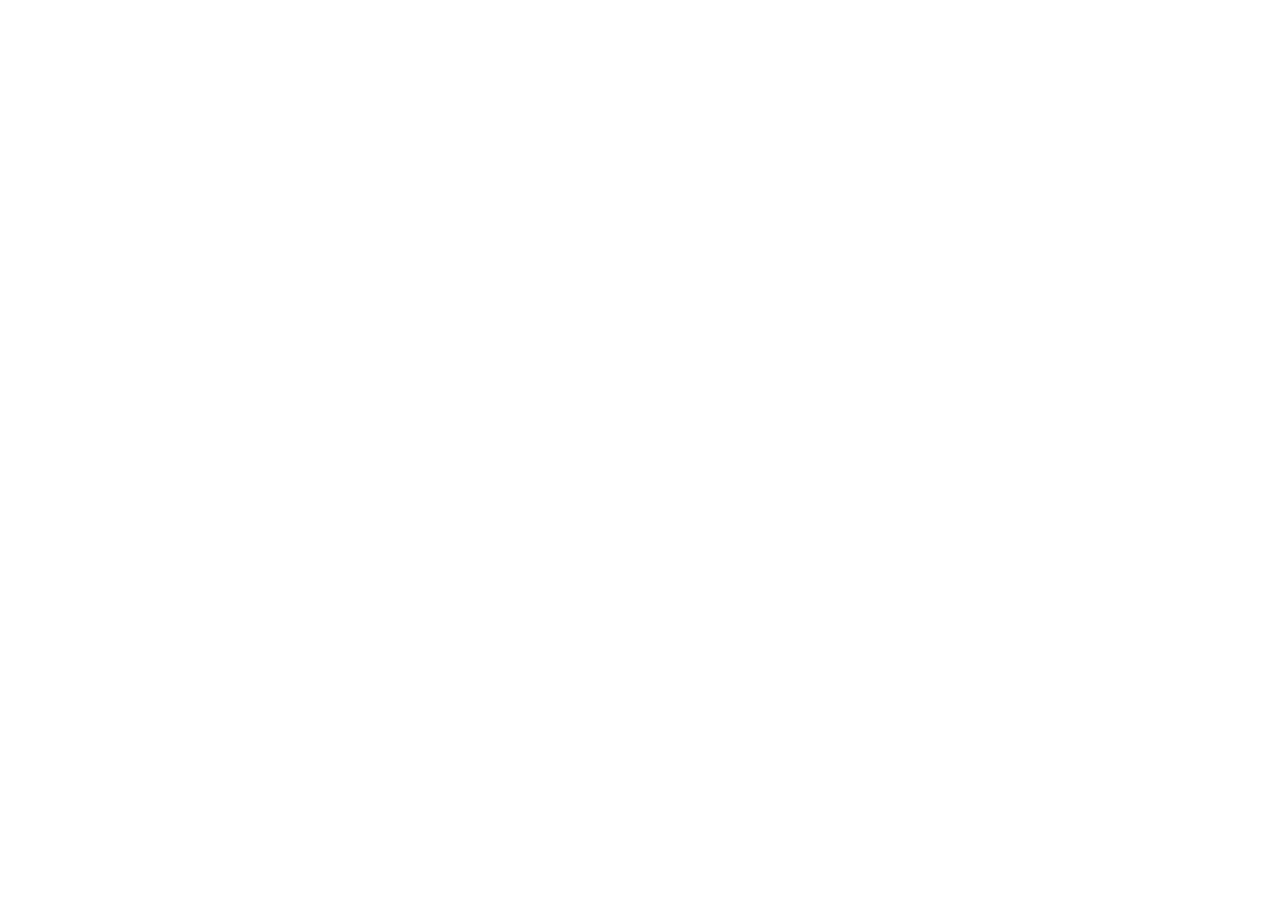
==== Case-DoSomething.dc.html @ f13b4d44 "Initial portfolio" ====
<!DOCTYPE html>
<html>
<head>
<meta charset="utf-8">
<meta name="viewport" content="width=device-width, initial-scale=1">
<script src="./support.js"></script>
</head>
<body>
<x-dc>
<helmet>
  <link rel="stylesheet" href="_ds/expressive-portfolio-design-system-b149b9b0-cdc0-4408-b552-d9aa732be2a7/tokens/fonts.css">
  <link rel="stylesheet" href="_ds/expressive-portfolio-design-system-b149b9b0-cdc0-4408-b552-d9aa732be2a7/tokens/colors.css">
  <link rel="stylesheet" href="_ds/expressive-portfolio-design-system-b149b9b0-cdc0-4408-b552-d9aa732be2a7/tokens/typography.css">
  <link rel="stylesheet" href="_ds/expressive-portfolio-design-system-b149b9b0-cdc0-4408-b552-d9aa732be2a7/tokens/spacing.css">
  <link rel="stylesheet" href="_ds/expressive-portfolio-design-system-b149b9b0-cdc0-4408-b552-d9aa732be2a7/tokens/base.css">
  <link rel="stylesheet" href="_ds/expressive-portfolio-design-system-b149b9b0-cdc0-4408-b552-d9aa732be2a7/styles.css">
  <script src="_ds/expressive-portfolio-design-system-b149b9b0-cdc0-4408-b552-d9aa732be2a7/_ds_bundle.js"></script>
  <script src="./image-slot.js"></script>
  <link rel="preconnect" href="https://fonts.googleapis.com">
  <link rel="preconnect" href="https://fonts.gstatic.com" crossorigin="">
  <link href="https://fonts.googleapis.com/css2?family=IBM+Plex+Sans:wght@300;400;500;600;700&amp;family=IBM+Plex+Mono:wght@400;500&amp;display=swap" rel="stylesheet">
  <style>
    :root{
      --bg:#FFFFFF; --band:#FCE8ED; --band-2:#F9DDE4;
      --ink:#1F1F1F; --ink-2:#5A5A5A; --ink-3:#8E8E8E;
      --rose:#D63F7D; --border:#EAEAEA;
    }
    html,body{ background:var(--bg); }
    body{ margin:0; font-family:"IBM Plex Sans", ui-sans-serif, system-ui, sans-serif; color:var(--ink); -webkit-font-smoothing:antialiased; text-rendering:optimizeLegibility; }
    a{ color:var(--ink); text-decoration:none; transition:color 160ms; }
    a:hover{ color:var(--rose); }
    ::selection{ background:var(--rose); color:#FFF; }

    .nav{ position:sticky; top:0; z-index:30; display:grid; grid-template-columns:1fr auto 1fr; align-items:center; padding:20px 44px; background:rgba(255,255,255,.92); backdrop-filter:blur(8px); border-bottom:1px solid var(--border); }
    .brand{ font-weight:700; font-size:17px; letter-spacing:-0.005em; color:var(--ink); }
    .brand .flourish{ color:var(--rose); margin:0 4px; }
    .brand em{ font-style:normal; color:var(--rose); font-weight:600; }
    .navlinks{ display:flex; gap:32px; justify-content:center; }
    .navlinks a{ font-size:13px; font-weight:500; letter-spacing:.06em; text-transform:uppercase; padding:6px 0; position:relative; color:var(--ink-2); transition:color 160ms ease; }
    .navlinks a.on{ color:var(--ink); }
    .navlinks a.on::after{ content:""; position:absolute; left:50%; bottom:-3px; width:16px; height:2px; background:var(--rose); transform:translateX(-50%); border-radius:99px; }
    .navlinks a:hover{ color:var(--rose); }
    .navright{ display:flex; gap:14px; justify-content:flex-end; align-items:center; font-size:13px; color:var(--ink-2); }

    .band.hero-band{ background:var(--band); padding:28px 44px 40px; margin:0; border-radius:0; max-width:none; }
    .hero-strip{ max-width:1200px; margin:0 auto; display:flex; justify-content:space-between; align-items:center; font-family:"IBM Plex Mono", monospace; font-size:12px; letter-spacing:.06em; text-transform:uppercase; color:var(--ink-2); }
    .hero-strip a:hover{ color:var(--rose); }
    .hero-band .hero-media{ max-width:900px; margin:24px auto 0; }
    .hero-band .hero-single{ background:transparent; border-radius:0; overflow:hidden; aspect-ratio:16/10; display:flex; align-items:center; justify-content:center; }
    .hero-band .hero-single img{ max-width:100%; max-height:100%; object-fit:contain; }

    .title-block{ max-width:660px; margin:56px auto 0; padding:0 32px; }
    .title-block h1{ font-size:32px; font-weight:700; letter-spacing:-0.01em; margin:0; line-height:1.15; }
    .title-block .date{ color:var(--ink-3); margin-top:8px; font-size:15px; }

    .reading{ max-width:660px; margin:0 auto; padding:32px 32px 8px; }
    .reading h2{ font-size:22px; font-weight:700; letter-spacing:-0.005em; margin:48px 0 14px; line-height:1.3; }
    .reading h2:first-child{ margin-top:0; }
    .reading h3{ font-size:15.5px; font-weight:700; margin:24px 0 6px; }
    .reading p{ font-size:15px; line-height:1.7; color:var(--ink); margin:0 0 14px; text-wrap:pretty; }
    .reading ul{ margin:8px 0 20px; padding-left:22px; }
    .reading ul li{ font-size:15px; line-height:1.7; margin-bottom:6px; }
    .reading ul li::marker{ color:var(--rose); }
    .reading .rose{ color:var(--rose); }
    .reading blockquote{ margin:24px 0; padding:16px 22px; border-left:3px solid var(--rose); background:var(--band); border-radius:0 6px 6px 0; font-size:16px; line-height:1.55; font-weight:500; color:var(--ink); }

    .meta-grid{ max-width:660px; margin:32px auto 8px; padding:24px 32px; display:grid; grid-template-columns:repeat(2,1fr); gap:24px 40px; border-top:1px solid var(--border); border-bottom:1px solid var(--border); }
    .meta-grid .cell .k{ font-family:"IBM Plex Mono", monospace; font-size:11px; letter-spacing:.08em; text-transform:uppercase; color:var(--ink-3); margin-bottom:6px; }
    .meta-grid .cell .v{ font-size:15px; color:var(--ink); line-height:1.4; font-weight:500; }
    .meta-grid .cell.tools .pills{ display:flex; flex-wrap:wrap; gap:6px; }
    .tool-pill{ padding:5px 10px; border-radius:99px; font-family:"IBM Plex Mono", monospace; font-size:10.5px; letter-spacing:.05em; font-weight:500; background:#111; color:#FFF; border:none; text-transform:uppercase; }
    .tool-pill.alt{ background:#fff; color:#111; border:1px solid var(--border); }

    .nda{ max-width:660px; margin:20px auto 0; padding:14px 20px; background:var(--band); border-left:3px solid var(--rose); border-radius:0 6px 6px 0; font-size:14.5px; line-height:1.55; color:var(--ink); }
    .nda .label{ font-family:"IBM Plex Mono", monospace; font-size:10.5px; letter-spacing:.08em; text-transform:uppercase; color:var(--rose); margin-right:8px; font-weight:600; }
    .nda a{ border-bottom:1px solid var(--ink); }

    .band{ max-width:960px; margin:36px auto; padding:44px 56px; background:var(--band); border-radius:2px; }
    .band .media{ background:#fff; border-radius:6px; overflow:hidden; box-shadow:0 4px 20px rgba(0,0,0,.06); }
    .band .media img{ display:block; width:100%; height:100%; object-fit:contain; background:#fff; }
    .band .media.cover img{ object-fit:cover; }
    .band .media.wide{ aspect-ratio:16/10; }
    .band .media.tall{ aspect-ratio:3/4; }
    .band .media.square{ aspect-ratio:1/1; }
    .band .caption{ text-align:center; font-style:italic; color:var(--ink-3); margin-top:20px; font-size:13.5px; }
    .band .single{ max-width:560px; margin:0 auto; }
    .band .single.wide{ max-width:820px; }
    .band .grid{ display:grid; gap:16px; align-items:start; }
    .band .grid.g2{ grid-template-columns:repeat(2,1fr); }

    .persona-row{ max-width:820px; margin:0 auto; display:grid; grid-template-columns:220px 1fr; gap:32px; align-items:start; }
    .persona-row .photo{ background:#fff; border-radius:6px; overflow:hidden; aspect-ratio:3/4; box-shadow:0 6px 20px rgba(0,0,0,.08); }
    .persona-row .photo img{ display:block; width:100%; height:100%; object-fit:cover; }
    .persona-row .info h3{ font-size:16px; font-weight:700; margin:0 0 6px; }
    .persona-row .info p, .persona-row .info li{ font-size:14.5px; line-height:1.6; color:var(--ink); }
    .persona-row .info .k{ font-family:"IBM Plex Mono", monospace; font-size:10.5px; letter-spacing:.08em; text-transform:uppercase; color:var(--rose); margin-top:12px; margin-bottom:4px; font-weight:600; }
    .persona-row .info .k:first-child{ margin-top:0; }
    .persona-row .info ul{ margin:4px 0 8px 18px; padding:0; }

    .figma-embed{ max-width:820px; margin:0 auto; aspect-ratio:16/9; background:#fff; border-radius:6px; overflow:hidden; box-shadow:0 4px 20px rgba(0,0,0,.06); }
    .figma-embed iframe{ display:block; width:100%; height:100%; border:0; }

    .themes-grid{ max-width:820px; margin:0 auto; display:grid; grid-template-columns:repeat(3,1fr); gap:20px; }
    .theme{ background:#fff; border:1px solid var(--border); border-radius:8px; padding:20px; }
    .theme .num{ font-family:"IBM Plex Mono", monospace; font-size:10.5px; letter-spacing:.08em; text-transform:uppercase; color:var(--rose); font-weight:600; margin-bottom:6px; }
    .theme h3{ font-size:15px; font-weight:700; margin:0 0 10px; line-height:1.35; }
    .theme ul{ margin:0; padding-left:18px; }
    .theme li{ font-size:13.5px; line-height:1.55; color:var(--ink-2); margin-bottom:6px; }

    .proposal{ max-width:820px; margin:36px auto 0; }
    .proposal .head{ display:flex; align-items:baseline; gap:14px; padding:0 32px; }
    .proposal .head .n{ font-family:"IBM Plex Mono", monospace; font-size:12px; letter-spacing:.08em; text-transform:uppercase; color:var(--rose); font-weight:600; flex:none; }
    .proposal .head h3{ font-size:18px; font-weight:700; margin:0; letter-spacing:-0.005em; }

    .presentation-card{ max-width:660px; margin:0 auto; padding:0 32px; }
    .presentation-card .card{ background:var(--band); border-radius:8px; padding:28px 30px; display:flex; align-items:center; justify-content:space-between; gap:20px; text-decoration:none; color:inherit; transition:transform 200ms, box-shadow 200ms; }
    .presentation-card .card:hover{ transform:translateY(-2px); box-shadow:0 12px 30px -18px rgba(214,63,125,.6); color:inherit; }
    .presentation-card .card .k{ font-family:"IBM Plex Mono", monospace; font-size:10.5px; letter-spacing:.08em; text-transform:uppercase; color:var(--rose); font-weight:600; margin-bottom:6px; }
    .presentation-card .card .t{ font-size:17px; font-weight:700; letter-spacing:-0.005em; }
    .presentation-card .card .arrow{ width:44px; height:44px; border-radius:99px; border:1.5px solid var(--ink); display:inline-flex; align-items:center; justify-content:center; flex:none; transition:background 200ms,color 200ms,border-color 200ms; }
    .presentation-card .card:hover .arrow{ background:var(--rose); border-color:var(--rose); color:#fff; }

    .back-link{ max-width:660px; margin:32px auto 0; padding:0 32px; }
    .back-link a{ font-size:14px; color:var(--ink-2); border-bottom:1px solid var(--border); padding-bottom:2px; }
    .back-link a:hover{ color:var(--rose); border-color:var(--rose); }

    .next-project{ max-width:1100px; margin:80px auto 0; padding:36px 44px; border-top:1px solid var(--border); display:flex; justify-content:space-between; align-items:center; gap:24px; flex-wrap:wrap; }
    .next-project .side{ font-family:"IBM Plex Mono", monospace; font-size:11px; letter-spacing:.08em; text-transform:uppercase; color:var(--ink-3); }
    .next-project .link{ display:flex; align-items:center; gap:20px; transition:color 200ms; }
    .next-project .link:hover{ color:var(--rose); }
    .next-project .link .no{ font-family:"IBM Plex Mono", monospace; font-size:11px; letter-spacing:.08em; text-transform:uppercase; color:var(--ink-3); }
    .next-project .link .title{ font-size:24px; font-weight:700; letter-spacing:-0.005em; line-height:1.15; color:inherit; }
    .next-project .arrow{ width:44px; height:44px; border-radius:99px; border:1.5px solid var(--ink); display:inline-flex; align-items:center; justify-content:center; transition:background 200ms,color 200ms,border-color 200ms,transform 200ms; color:var(--ink); flex:none; }
    .next-project .link:hover .arrow{ background:var(--rose); border-color:var(--rose); color:#fff; transform:translateX(3px); }

    .foot-strip{ margin-top:40px; padding:22px 44px; border-top:1px solid var(--border); display:flex; justify-content:space-between; align-items:center; gap:20px; flex-wrap:wrap; color:var(--ink-3); font-family:"IBM Plex Mono", monospace; font-size:11px; letter-spacing:.08em; text-transform:uppercase; }
    .foot-strip .heart{ color:var(--rose); }
    .foot-strip a:hover{ color:var(--rose); }

    .pdf-card{ display:flex; align-items:center; gap:20px; background:#fff; border:1px solid var(--border); border-radius:10px; padding:20px 24px; text-decoration:none; color:var(--ink); transition:transform 200ms, box-shadow 200ms, border-color 200ms; }
    .pdf-card:hover{ transform:translateY(-2px); border-color:var(--rose); box-shadow:0 12px 30px -18px rgba(214,63,125,.5); color:inherit; }
    .pdf-card .pdf-thumb{ flex:none; width:64px; height:80px; border-radius:6px; background:var(--band); display:flex; align-items:center; justify-content:center; color:var(--rose); }
    .pdf-card .pdf-meta{ flex:1; min-width:0; }
    .pdf-card .pdf-meta .k{ font-family:"IBM Plex Mono", monospace; font-size:10.5px; letter-spacing:.08em; text-transform:uppercase; color:var(--ink-3); font-weight:600; margin-bottom:4px; }
    .pdf-card .pdf-meta .t{ font-size:16px; font-weight:700; letter-spacing:-0.005em; }
    .pdf-card .arrow{ width:44px; height:44px; border-radius:99px; border:1.5px solid var(--ink); display:inline-flex; align-items:center; justify-content:center; flex:none; transition:background 200ms,color 200ms,border-color 200ms; }
    .pdf-card:hover .arrow{ background:var(--rose); border-color:var(--rose); color:#fff; }

    @media (max-width: 720px){
      .themes-grid{ grid-template-columns:1fr; }
      .persona-row{ grid-template-columns:1fr; }
      .band{ padding:28px 24px; }
    }
  </style>
</helmet>

<nav class="nav">
  <a href="Portfolio.dc.html" class="brand">Rica <span class="flourish">✿</span> <em>Craig</em></a>
  <div class="navlinks">
    <a href="Portfolio.dc.html#work" class="on">Work</a>
    <a href="About.dc.html">About</a>
    <a href="Portfolio.dc.html#toolkit">Toolkit</a>
    <a href="Portfolio.dc.html#contact">Contact</a>
  </div>
  <div class="navright">Case Study 02, 2023</div>
</nav>

<section class="band hero-band">
  <div class="hero-strip">
    <span>Rica Craig</span>
    <a href="Portfolio.dc.html#work">Back to work →</a>
  </div>
  <div class="hero-media">
    <div class="hero-single">
      <img src="uploads/Product%20and%20Engineering%20Intern%20at%20DoSomething/screen-shot-2012-03-19-at-121845-am-1638456683441.webp" alt="DoSomething.org Yasss, Green! landing on an iMac">
    </div>
  </div>
</section>

<section class="title-block">
  <h1>Product and Engineering Intern at DoSomething</h1>
  <div class="date">Summer 2023 · 10-week internship</div>
</section>

<div class="meta-grid">
  <div class="cell">
    <div class="k">Roles</div>
    <div class="v">UX Designer · UX Researcher · Prototyper</div>
  </div>
  <div class="cell">
    <div class="k">Timeline</div>
    <div class="v">Summer 2023 · 10 weeks</div>
  </div>
  <div class="cell tools">
    <div class="k">Tools Used</div>
    <div class="pills">
      <span class="tool-pill">Figma</span>
      <span class="tool-pill alt">Zoom</span>
      <span class="tool-pill">Google Forms</span>
    </div>
  </div>
  <div class="cell">
    <div class="k">The Objective</div>
    <div class="v">Redesign the sign-in / sign-up flow so more participants complete "A Renewed Lewk."</div>
  </div>
</div>

<div class="nda"><span class="label">Note</span>Due to NDA restrictions, I am unable to share some of the progress or intricacies of the project beyond the content presented in the final presentation deck I delivered to the Product and Engineering Team. Please contact me at <a href="mailto:rica.craig@ibm.com">rica.craig@ibm.com</a> if you would like to learn more.</div>

<article class="reading">
  <h2>Overview</h2>
  <p>As the organization looks to enter a new chapter in its 30th year, the Product and Engineering Team seeks to establish a website that will engage more young people across the world to make a meaningful impact in their communities. I was fortunate to be a part of the transformative change at the organization.</p>
  <p>I was tasked with independently defining the scope of the project, and I had the opportunity to conduct user research on potential visitors to the organization's site and contribute to creating designs for the program flow for one of the organization's key campaigns. <strong>In the program "A Renewed Lewk," as part of the "Yasss, Green!" campaign, users are encouraged to learn about the importance of clothing swaps for the environment and host their own clothing swaps.</strong></p>

  <blockquote>How can we redesign the program experience, starting from either the sign-in or sign-up process, so that we can increase the program completion?</blockquote>

  <h2>Goals</h2>
  <ul>
    <li>A participant is able to get started on "A Renewed Lewk" program.</li>
    <li>A participant is able to make an account within the program flow.</li>
    <li>A participant is able to find information about the environmental impact of clothing swaps and how they can host one.</li>
    <li>A participant is able to make a submission of proof for "A Renewed Lewk" by going back to their previous point in the prototype via a pop-up message.</li>
  </ul>

  <h2>Main Themes</h2>
  <p>I gathered these main themes below based on user interviews.</p>
</article>

<section class="band">
  <div class="themes-grid">
    <div class="theme">
      <div class="num">Theme 01</div>
      <h3>Making an account</h3>
      <ul>
        <li>The account-making process should be simple and quick.</li>
        <li>It feels normal to answer demographic questions when signing up.</li>
        <li>Sign up with an email address or via Google SSO aligns with expectations.</li>
      </ul>
    </div>
    <div class="theme">
      <div class="num">Theme 02</div>
      <h3>Navigation</h3>
      <ul>
        <li>The inclusion of an account sign-up step in the program flow could be unanticipated.</li>
        <li>The purpose of the pop-up message seems unclear.</li>
      </ul>
    </div>
    <div class="theme">
      <div class="num">Theme 03</div>
      <h3>Learning about clothing swaps</h3>
      <ul>
        <li>Information about hosting clothing swaps should be comprehensive.</li>
        <li>The information should be easily digestible.</li>
      </ul>
    </div>
  </div>
</section>

<article class="reading">
  <p>I also used an <strong>affinity diagram</strong> to better organize the thoughts of my supervisor and I, find common patterns in our research and discover opportunities to improve the program experience. I noticed and pointed out that most people became stuck during the third task, which was when participants were asked to imagine hosting a clothing swap for a week outside and coming back to the website to submit their proof.</p>
  <p>I focused on addressing the following <strong>pain points:</strong></p>
  <ul>
    <li>User's confusion regarding the pop-up message that should have directed them back immediately to the program flow.</li>
    <li>Users lack clarity as to why they need to provide demographic information when they are making an account on DoSomething.org.</li>
    <li>User's confusion about the layout of the Act Section on the landing page.</li>
  </ul>
</article>

<section class="band">
  <div class="figma-embed">
    <iframe src="https://embed.figma.com/board/ayr1RKkMWs9fYxrKvHM3Gk/Affinity-Diagram-from-DoSomething-Internship?node-id=0-1&amp;embed-host=share" allowfullscreen=""></iframe>
  </div>
  <div class="caption">Affinity diagram built with my supervisor to cluster interview insights and spot patterns.</div>
</section>

<article class="reading">
  <h2>Persona</h2>
</article>

<section class="band">
  <div class="persona-row">
    <div class="photo"><img src="uploads/pasted-1786599796389-0.jpeg" alt="Charlie Johnson persona portrait"></div>
    <div class="info">
      <div class="k">Name</div>
      <p><strong>Charlie Johnson</strong> · 20 years old · Lives in the United States</p>
      <div class="k">Description</div>
      <ul>
        <li>A college student already engaged in social causes, such as volunteering, donating, and voting.</li>
        <li>Interested in social causes, in particular, environment and sustainability.</li>
      </ul>
      <div class="k">Goals</div>
      <ul>
        <li>Seeks to make more societal impact in the social cause of environment and sustainability by participating in clothing swaps, but in a hassle-free process.</li>
        <li>Become involved in the social causes of choosing for a long-term, not short-term.</li>
      </ul>
    </div>
  </div>
</section>

<article class="reading">
  <h2>Prototyping, Testing &amp; Iterating</h2>
  <p>My goal was to create a sign-up and sign-in flow that could integrate seamlessly with completing the "A Renewed Lewk" program. If the person is visiting DoSomething.org for the first time, I wanted them to sign up and continue with the program flow. If the person is not a first-time visitor, I wanted them to be able to sign in and continue with the program flow.</p>
  <p>I started with concept testing with our users, which turned into a higher fidelity prototype, and constantly involved our users for feedback through continued testing and interviews.</p>

  <h3>Sketching</h3>
  <p>Based on our user research, I began sketches to prototype our designs.</p>
</article>

<section class="band">
  <div class="single wide">
    <div class="media wide"><img src="uploads/DoSomething%20Sketches%20%281%29.png" alt="Hand-drawn sign-in and sign-up sketches"></div>
  </div>
  <div class="caption">Paper sketches — Let's do this! sign-in, forgot-password flow, and Welcome sign-up.</div>
</section>

<article class="reading">
  <h3>Mid-Fidelity Prototypes</h3>
  <p>For our mid-fidelity prototype, I focused on bringing together different components from the sketches into one coherent flow.</p>
</article>

<section class="band">
  <div class="single wide">
    <img src="./mid-fi-msr3lz5i-6agr.png" alt="Mid-fidelity prototype: six sign-in and sign-up frames" style="display:block;width:100%;height:auto;">
  </div>
  <div class="caption">Mid-fidelity — Sign-In / Sign-Up main pop-up, error state, Forgot Password, Sign-Up pop-up, and Sign-Up Form pages 1 &amp; 2.</div>
</section>

<article class="reading">
  <h3>High-Fidelity Prototypes — <em>After User Testing</em></h3>
  <p>My mentor and I collaborated to make improvements to the mid-fidelity prototype designs based on user feedback.</p>
</article>

<section class="band">
  <div class="single wide">
    <img src="uploads/Group_7.pdf.png" alt="High-fidelity prototype frames after user testing" style="display:block;width:100%;height:auto;">
  </div>
  <div class="caption">Refined frames — birthday explainer, New Here / Let's Do This flows, Tell Us More with privacy statement, and validated field states.</div>
</section>

<article class="reading">
  <h2>Design Proposals</h2>
  <p>I also came up with design proposals based on user feedback for other parts of the program flow:</p>
</article>

<div class="proposal">
  <div class="head"><span class="n">01</span><h3>Pop-Up Message</h3></div>
</div>
<section class="band" style="background-color: #FCE8ED">
  <div class="single wide">
    <img src="./copy-of-usability-testing-session-findin-msr4886f-vn66.png" alt="Pop-Up Message design proposal — before and after" width="960" height="540" style="width: 960px; height: auto; aspect-ratio: 960 / 540">
  </div>
</section>
<article class="reading">
  <p>Based on observations during the usability testing sessions, I found that participants often dismissed the pop-up message. The dismissal of the pop-up message was problematic because the users were lost on how to get back to the program flow to report their experience of hosting a clothing swap, which is how they would complete the "A Renewed Lewk" program. The pop-up message is an important feature because it was meant to offer users a shortcut to the program flow.</p>
  <p>To address this issue, I presented my proposal of making the pop-up message larger and less dismissible by emphasizing being able to continue the program with the <span class="rose">"Continue"</span> button and de-emphasizing the ability to easily exit off the pop-up. This way, the user would have to read through the pop-up message from top to bottom before either clicking "Continue" to proceed with the program or "Close" to make the pop-up disappear and go back to the pre-program page.</p>
</article>

<div class="proposal">
  <div class="head"><span class="n">02</span><h3>Act Section</h3></div>
</div>
<section class="band">
  <div class="single wide">
    <img src="./copy-of-usability-testing-session-findin-msr4a7k0-2icd.png" alt="copy-of-usability-testing-session-findin" width="960" height="540" style="max-width: 100%; height: auto; display: block; object-fit: cover; width: 960px; aspect-ratio: 960 / 540">
  </div>
</section>
<article class="reading">
  <p>Also, based on observations during the usability testing sessions, it should be more clear how the Act section is organized. I proposed the addition of labels "Campaign" and "Member Submissions" so that users can quickly recognize the layout of this section and focus on understanding how other DoSomething members contributed to each campaign.</p>
</article>

<div class="proposal">
  <div class="head"><span class="n">03</span><h3>Creating an Account</h3></div>
</div>
<section class="band">
  <div class="single wide">
    <img src="uploads/Copy%20of%20Usability%20Testing%20Session%20Findings%20from%20DoSomething%20Internship%20%282%29.pdf.png" alt="Creating an Account — proposal frames" style="display:block;width:100%;height:auto;">
  </div>
</section>
<article class="reading">
  <p>In addition, based on feedback from the participants, there were some changes proposed to the current sign-up process. First, <strong>make the sign-up its own step</strong>, as step 2 out of step 4. Before, these sign-up frames did not have a step attached to them. Adding a step number might reassure a few participants who expressed that they did something wrong when the sign-up opened up or felt like losing their place within the flow.</p>
  <p>Also, it might be better <strong>not to make the sign-up page pop up like it does currently and just open like other frames within the flow</strong> in response to a few participants who did not anticipate the page to come up that way. Now, the user will be able to read through the "Learn More About Impact" frame and get more familiar with the campaign before being encouraged to sign up. If the sign-up within the flow is still unexpected or feels out of place, Sophie and I discussed possibly outlining the steps clearly on the cover page so that the user can anticipate what is coming.</p>
  <p>Currently, the Single Sign-On (SSO) options are Google and Facebook. In response to some participants saying that they do not use Facebook and that they frequently encounter Apple as an option for SSO, I proposed a switch from Facebook SSO to Apple SSO.</p>
  <p>The Tell Us More frame now includes a <strong>privacy statement</strong> because 2 participants who did not answer or partially answered the fields on the frame expressed that they were more willing to answer them if they knew where the data was going and felt that those answers would support their goals on the website.</p>
</article>

<article class="reading">
  <h2>Final Presentation</h2>
  <p>Following multiple rounds of iteration, from paper prototypes with think-aloud testing to high-fidelity prototypes, I arrived at the final deliverable, which was the following presentation:</p>
</article>

<div class="presentation-card">
  <a class="card" href="uploads/Group%207%20%281%29.pdf" target="_blank" rel="noopener">
    <div>
      <div class="k">Final deliverable</div>
      <div class="t">Program Flow Usability Research — Rica Craig</div>
    </div>
    <span class="arrow"><svg width="18" height="18" viewBox="0 0 18 18" fill="none"><path d="M4 9h10m0 0L9.5 4.5M14 9l-4.5 4.5" stroke="currentColor" stroke-width="1.6" stroke-linecap="round" stroke-linejoin="round"></path></svg></span>
  </a>
</div>

<article class="reading">
  <h2>Reflection</h2>
  <p>In my capacity as a designer on this project, I assumed full ownership of most of the design aspects. This allowed me to gain a comprehensive understanding of the responsibilities associated with the role of a UX designer, particularly when collaborating with a team consisting of a UX designer, developers, product owner, and senior leadership. As an advocate for the user experience in the program flow, my role entailed striking a delicate balance between user preferences and the demands of the business and product, all in the pursuit of crafting an easy, seamless experience for the users. This internship provided a valuable opportunity to enhance my design thinking. My supervisor and mentor consistently pushed me to broaden and deepen my design explorations, urging me to consistently evaluate whether the user experience could be further improved.</p>
  <p>I would like to thank DoSomething's Product and Engineering team, especially my supervisor, Sophie, for constant support and mentorship throughout my internship experience. I am also grateful to have interacted and conversed with other members of the team, and I look forward to applying my newly gained knowledge and skills this summer to my future work.</p>

  <h2>Takeaways</h2>

  <h3>Embrace the Unexpected</h3>
  <p>During my engagement in user research, I encountered a range of unexpected insights and perspectives from the participants. It was truly eye-opening to explore their unique viewpoints, shedding fresh light on the program flow in ways I had not previously considered. The invaluable feedback from these participants enriched my comprehension of how the program flow could better cater to users like them. It reinforced the significance of incorporating diverse perspectives in the design process, reminding me that surprises often lead to innovative solutions.</p>

  <h3>Question Continuously and Capture Every Idea</h3>
  <p>Upon delving into user interviews and transitioning to the design phase, my mind brimmed with a multitude of ideas. I made it a habit to promptly document these thoughts, either through notes or sketches, to prevent them from slipping away. As I ventured into wireframe creation, these ideas proved to be valuable allies. I recognized that settling for the initial iterations of my wireframes and prototypes would be a missed opportunity. Consequently, I continuously challenged myself, constantly pondering, <span class="rose">"Is there a way to further enhance the user experience?"</span> Moreover, I revisited my analysis of user research and actively sought input from my team members. This iterative approach allowed me to refine the design multiple times before arriving at the final version.</p>
</article>

<div class="back-link">
  <a href="Portfolio.dc.html#work">← Back to all projects</a>
</div>

<section class="next-project">
  <div class="side">Continue reading</div>
  <a class="link" href="Case-LessThanThree.dc.html">
    <div>
      <div class="no">Next · Case Study 03</div>
      <div class="title">Less Than Three A Cappella</div>
    </div>
    <span class="arrow"><svg width="18" height="18" viewBox="0 0 18 18" fill="none"><path d="M4 9h10m0 0L9.5 4.5M14 9l-4.5 4.5" stroke="currentColor" stroke-width="1.6" stroke-linecap="round" stroke-linejoin="round"></path></svg></span>
  </a>
</section>

<footer class="foot-strip">
  <div>© 2026 Rica Craig — Design Engineer &amp; Product Strategist</div>
  <div>Made with <span class="heart">✿</span> in New York</div>
</footer>

</x-dc>
</body>
</html>
---- _ds/expressive-portfolio-design-system-b149b9b0-cdc0-4408-b552-d9aa732be2a7/tokens/fonts.css ----
/* Webfonts — Clash Display via Fontshare, Inter via Google Fonts */
@import url("https://api.fontshare.com/v2/css?f[]=clash-display@500,600,700&display=swap");
@import url("https://fonts.googleapis.com/css2?family=Inter:wght@400;500;600;700&display=swap");
---- _ds/expressive-portfolio-design-system-b149b9b0-cdc0-4408-b552-d9aa732be2a7/tokens/colors.css ----
/* Expressive Portfolio — Color tokens */
:root{
  /* Base */
  --canvas: #FFFDF6;           /* warm cream background */
  --surface-card: #FFFFFF;     /* card / container lift */
  --ink-1: #111111;            /* primary text, buttons */
  --ink-2: #595959;            /* secondary text, metadata */
  --ink-3: #8A8A85;            /* tertiary / disabled */
  --border-soft: #E5E2D9;      /* warm hairline */
  --border-strong: #111111;    /* used on outlined pills */

  /* Accent tints (project card backgrounds) */
  --tint-purple: #A8B2FF;
  --tint-yellow: #FFD166;
  --tint-green:  #06D6A0;
  --tint-orange: #FF6B2C;
  --tint-lilac:  #C9B8FF;
  --tint-blue:   #B9E3FF;

  /* Semantic */
  --text-primary: var(--ink-1);
  --text-secondary: var(--ink-2);
  --text-inverse: var(--canvas);
  --surface-page: var(--canvas);
  --surface-elevated: var(--surface-card);
  --divider: var(--border-soft);
  --focus-ring: color-mix(in oklch, var(--ink-1) 40%, transparent);
}
---- _ds/expressive-portfolio-design-system-b149b9b0-cdc0-4408-b552-d9aa732be2a7/tokens/typography.css ----
/* Expressive Portfolio — Typography tokens */
:root{
  --font-display: "Clash Display", "Bricolage Grotesque", "Syne", ui-sans-serif, system-ui, sans-serif;
  --font-sans: "Inter", "DM Sans", ui-sans-serif, system-ui, sans-serif;
  --font-mono: ui-monospace, "SF Mono", Menlo, monospace;

  /* Scale */
  --fs-display: clamp(3.5rem, 8vw, 5.5rem);   /* @kind font */
  --fs-h1: clamp(2.25rem, 4vw, 3.5rem);        /* @kind font */
  --fs-h2: 2rem;                               /* @kind font */
  --fs-h3: 1.5rem;                             /* @kind font */
  --fs-body-lg: 1.25rem;                       /* @kind font */
  --fs-body: 1.125rem;                         /* @kind font */
  --fs-body-sm: 1rem;                          /* @kind font */
  --fs-micro: 0.875rem;                        /* @kind font */

  /* Weights */
  --fw-regular: 400;                           /* @kind font */
  --fw-medium: 500;                            /* @kind font */
  --fw-semibold: 600;                          /* @kind font */
  --fw-bold: 700;                              /* @kind font */
  --fw-black: 800;                             /* @kind font */

  /* Line heights */
  --lh-tight: 1.05;                            /* @kind font */
  --lh-snug: 1.15;                             /* @kind font */
  --lh-normal: 1.5;                            /* @kind font */
  --lh-loose: 1.7;                             /* @kind font */

  /* Tracking */
  --tr-tightest: -0.04em;                      /* @kind font */
  --tr-tight: -0.02em;                         /* @kind font */
  --tr-normal: 0;                              /* @kind font */
  --tr-wide: 0.02em;                           /* @kind font */
}
---- _ds/expressive-portfolio-design-system-b149b9b0-cdc0-4408-b552-d9aa732be2a7/tokens/spacing.css ----
/* Expressive Portfolio — Spacing, radius, shadow */
:root{
  --s-1: 4px;
  --s-2: 8px;
  --s-3: 12px;
  --s-4: 16px;
  --s-5: 24px;
  --s-6: 32px;
  --s-7: 48px;
  --s-8: 64px;
  --s-9: 96px;
  --s-10: 128px;

  --r-sm: 8px;    /* media inside body */
  --r-md: 12px;   /* small images / gallery */
  --r-lg: 16px;   /* portrait, section imagery */
  --r-xl: 24px;   /* project cards */
  --r-pill: 999px;

  /* Shadows — restrained, warm, low */
  --shadow-sm: 0 1px 2px rgba(17,17,17,0.04);
  --shadow-md: 0 4px 20px rgba(17,17,17,0.05);
  --shadow-lift: 0 4px 12px rgba(17,17,17,0.15);

  /* Content widths */
  --w-reading: 720px;    /* case-study text column */
  --w-media: 1100px;     /* case-study image breakout */
  --w-page: 1240px;      /* home / about container */
  --gutter: 32px;

  /* Motion */
  --ease-out: cubic-bezier(.2,.7,.2,1); /* @kind other */
  --dur-fast: 140ms;                     /* @kind other */
  --dur-med: 240ms;                      /* @kind other */
}
---- _ds/expressive-portfolio-design-system-b149b9b0-cdc0-4408-b552-d9aa732be2a7/tokens/base.css ----
/* Minimal element defaults using the tokens */
html,body{background:var(--canvas);color:var(--text-primary);font-family:var(--font-sans);font-size:var(--fs-body);line-height:var(--lh-normal);-webkit-font-smoothing:antialiased;text-rendering:optimizeLegibility}
body{margin:0}
h1,h2,h3,h4{font-family:var(--font-display);font-weight:var(--fw-bold);letter-spacing:var(--tr-tight);line-height:var(--lh-tight);margin:0}
h1{font-size:var(--fs-h1)}
h2{font-size:var(--fs-h2);letter-spacing:var(--tr-tight)}
h3{font-size:var(--fs-h3);letter-spacing:var(--tr-tight)}
p{margin:0}
a{color:var(--ink-1);text-decoration:none;text-underline-offset:3px}
a:hover{text-decoration:underline}
img{max-width:100%;display:block}
::selection{background:var(--ink-1);color:var(--canvas)}
---- _ds/expressive-portfolio-design-system-b149b9b0-cdc0-4408-b552-d9aa732be2a7/styles.css ----
@import "./tokens/fonts.css";
@import "./tokens/colors.css";
@import "./tokens/typography.css";
@import "./tokens/spacing.css";
@import "./tokens/base.css";
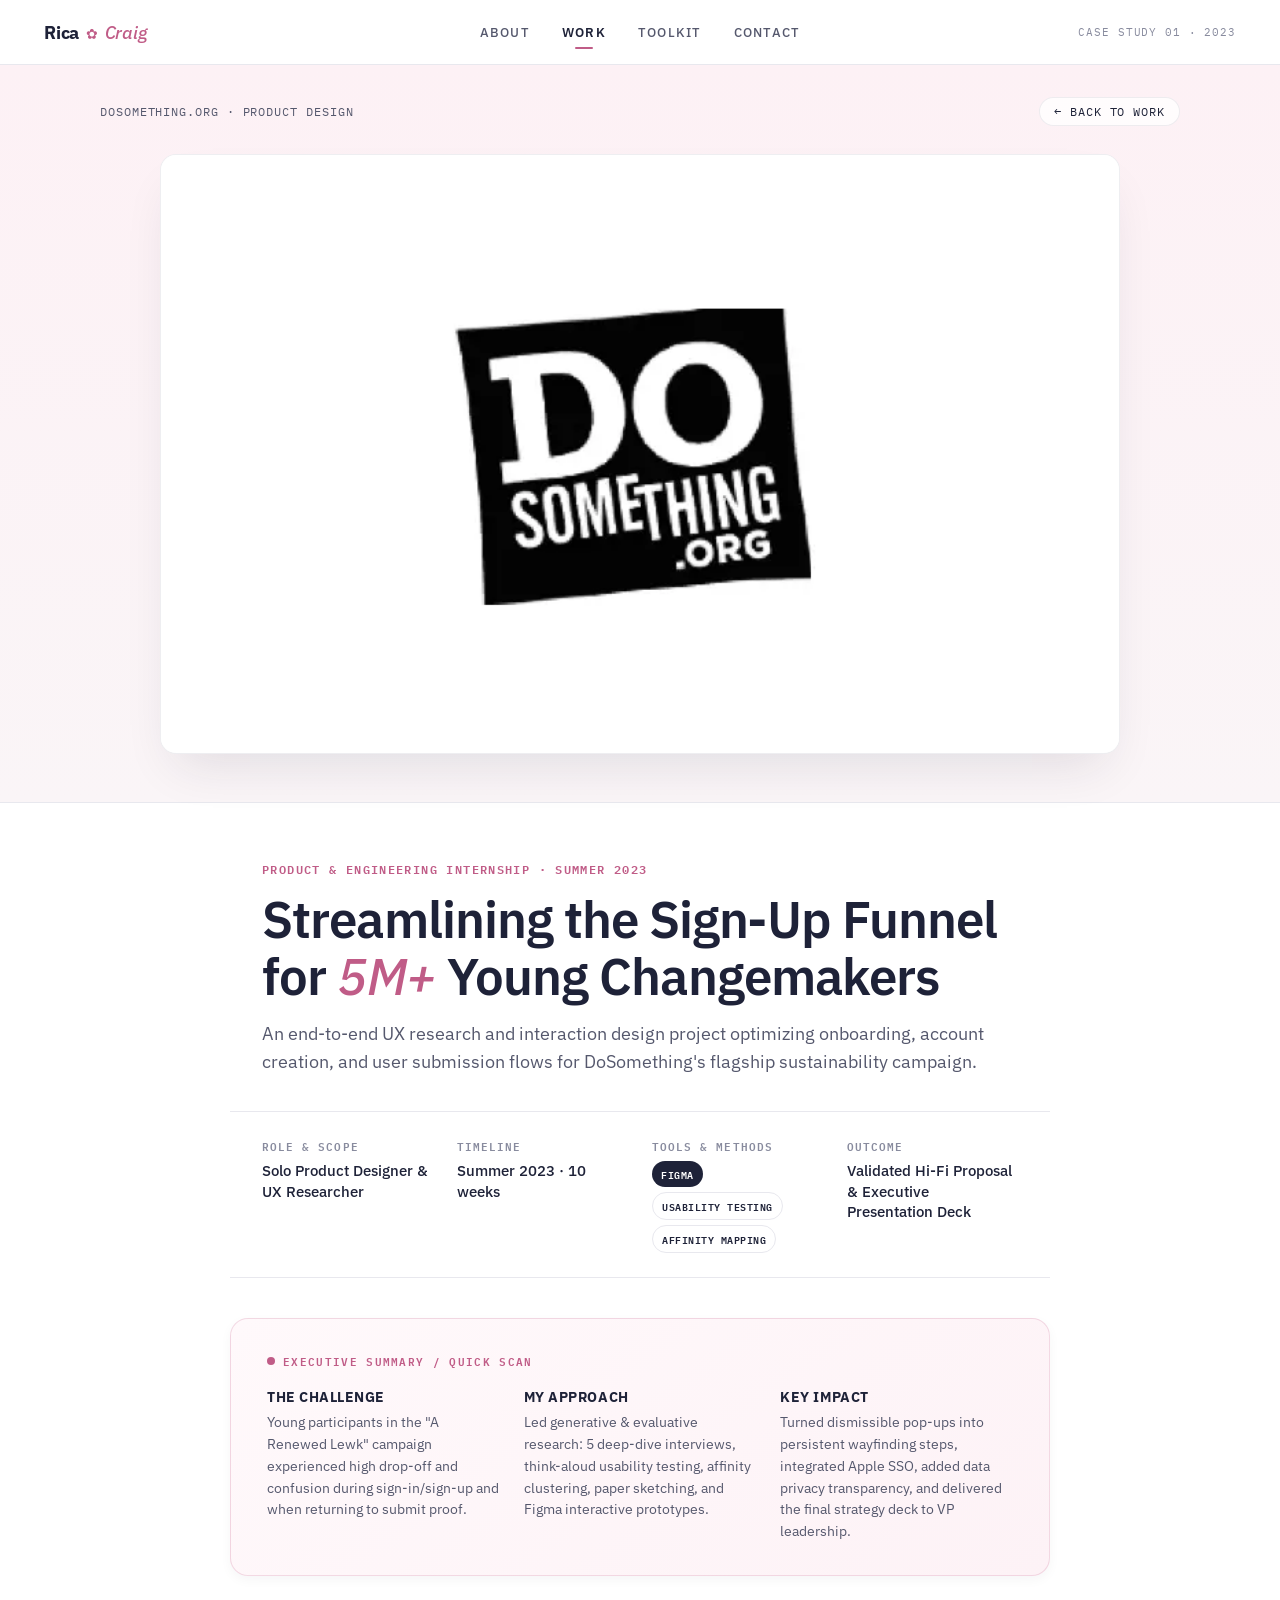
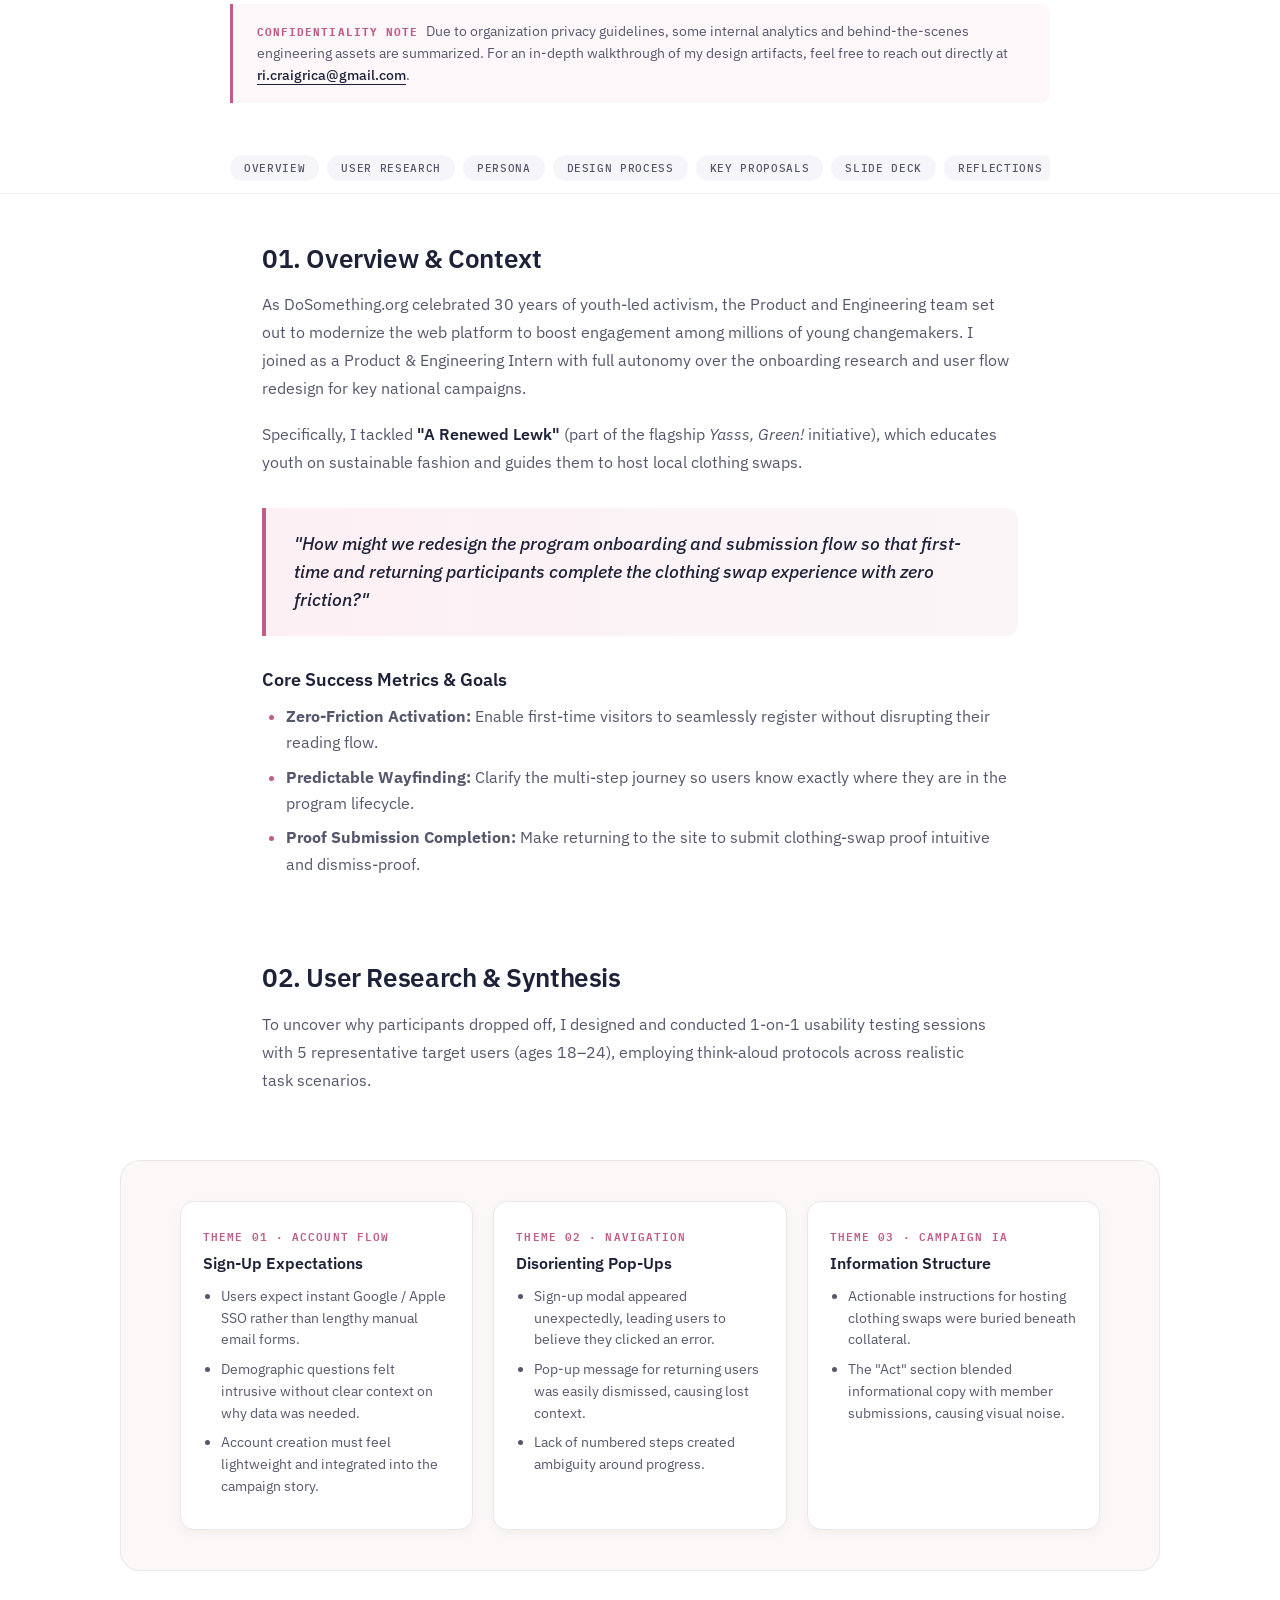
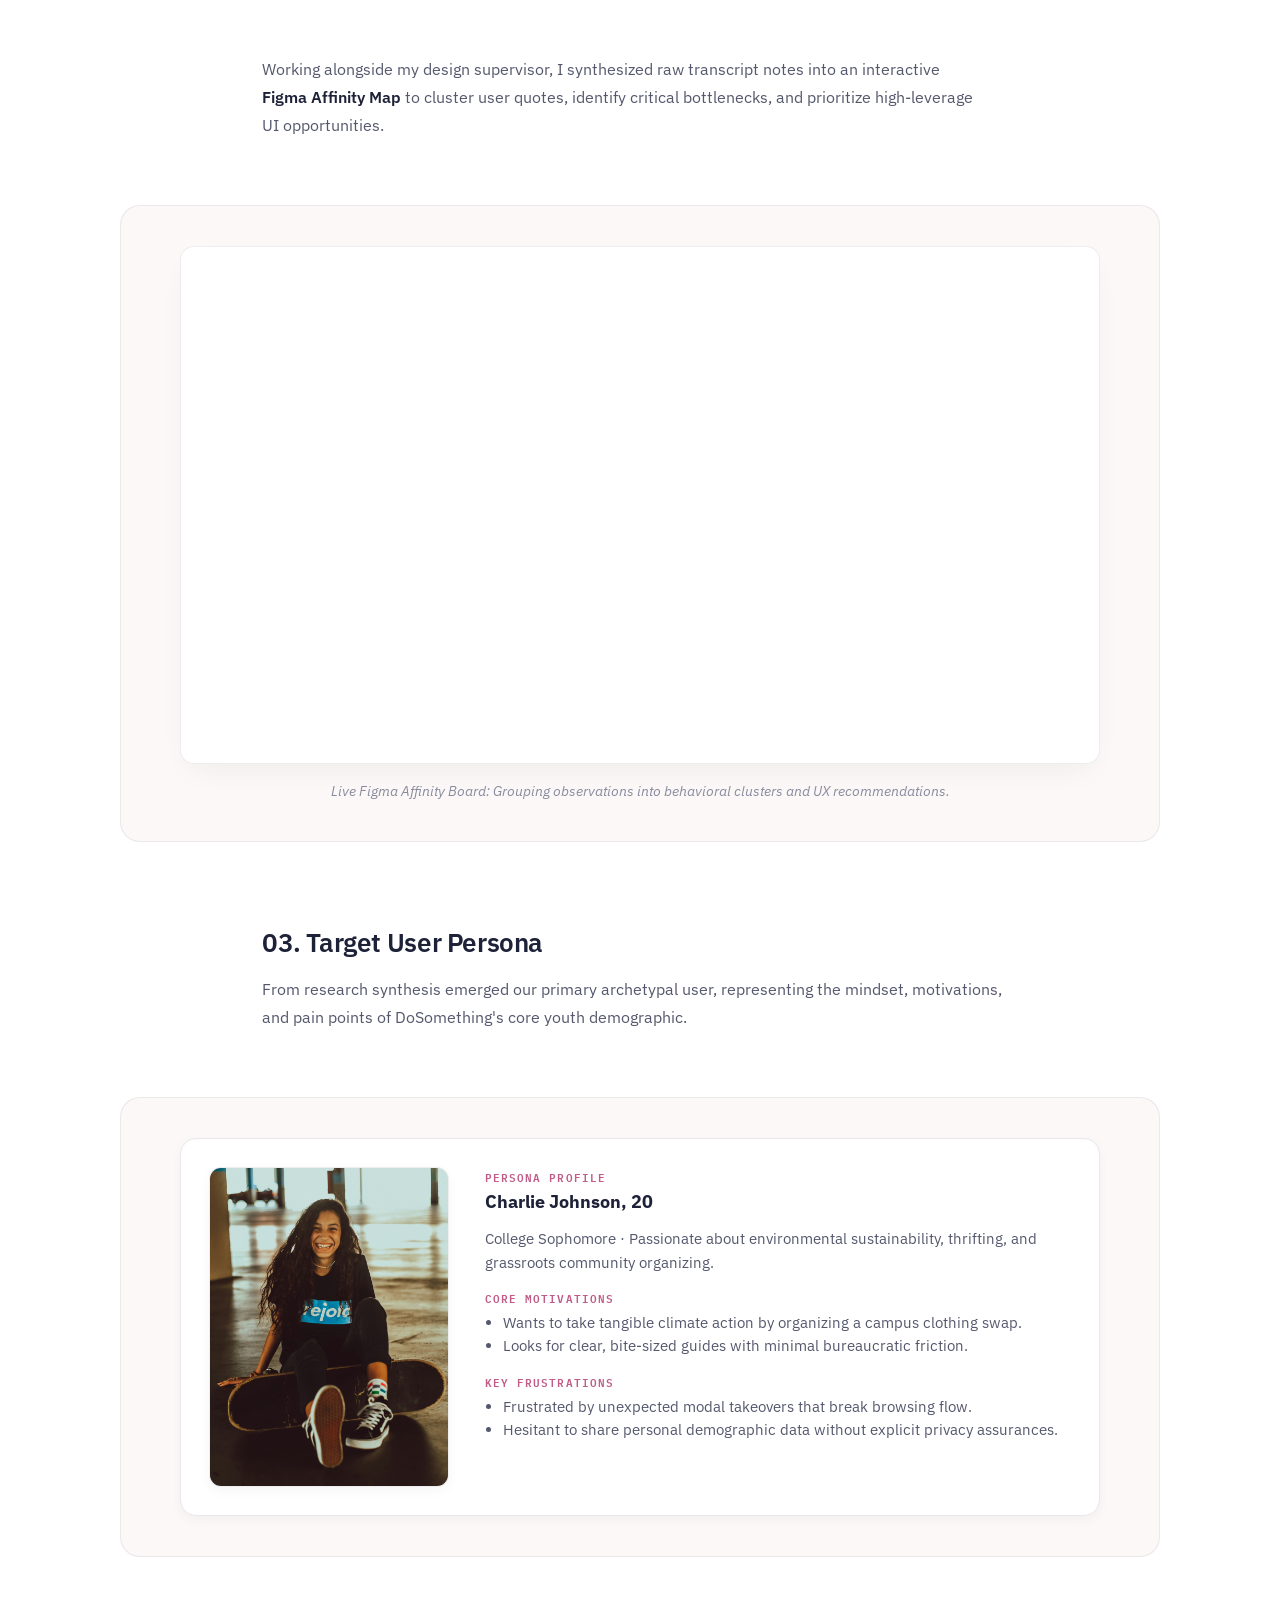
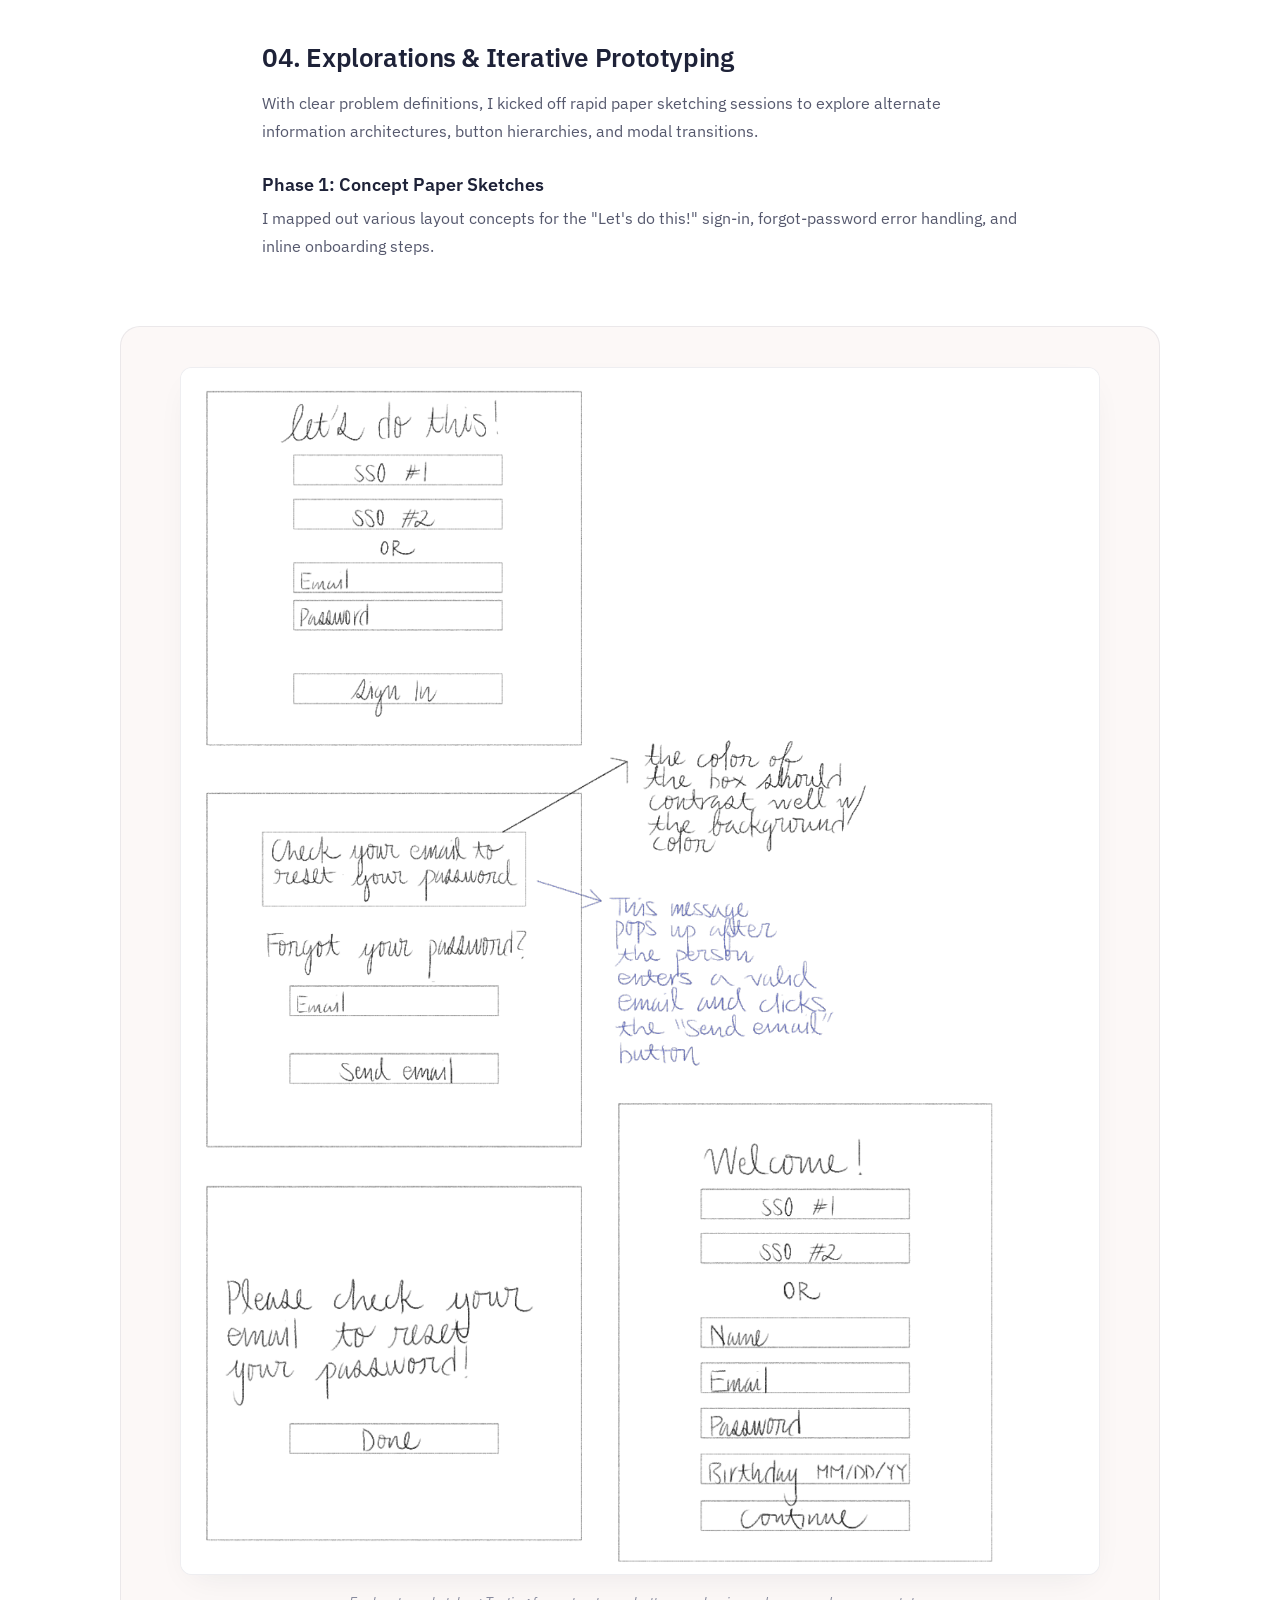
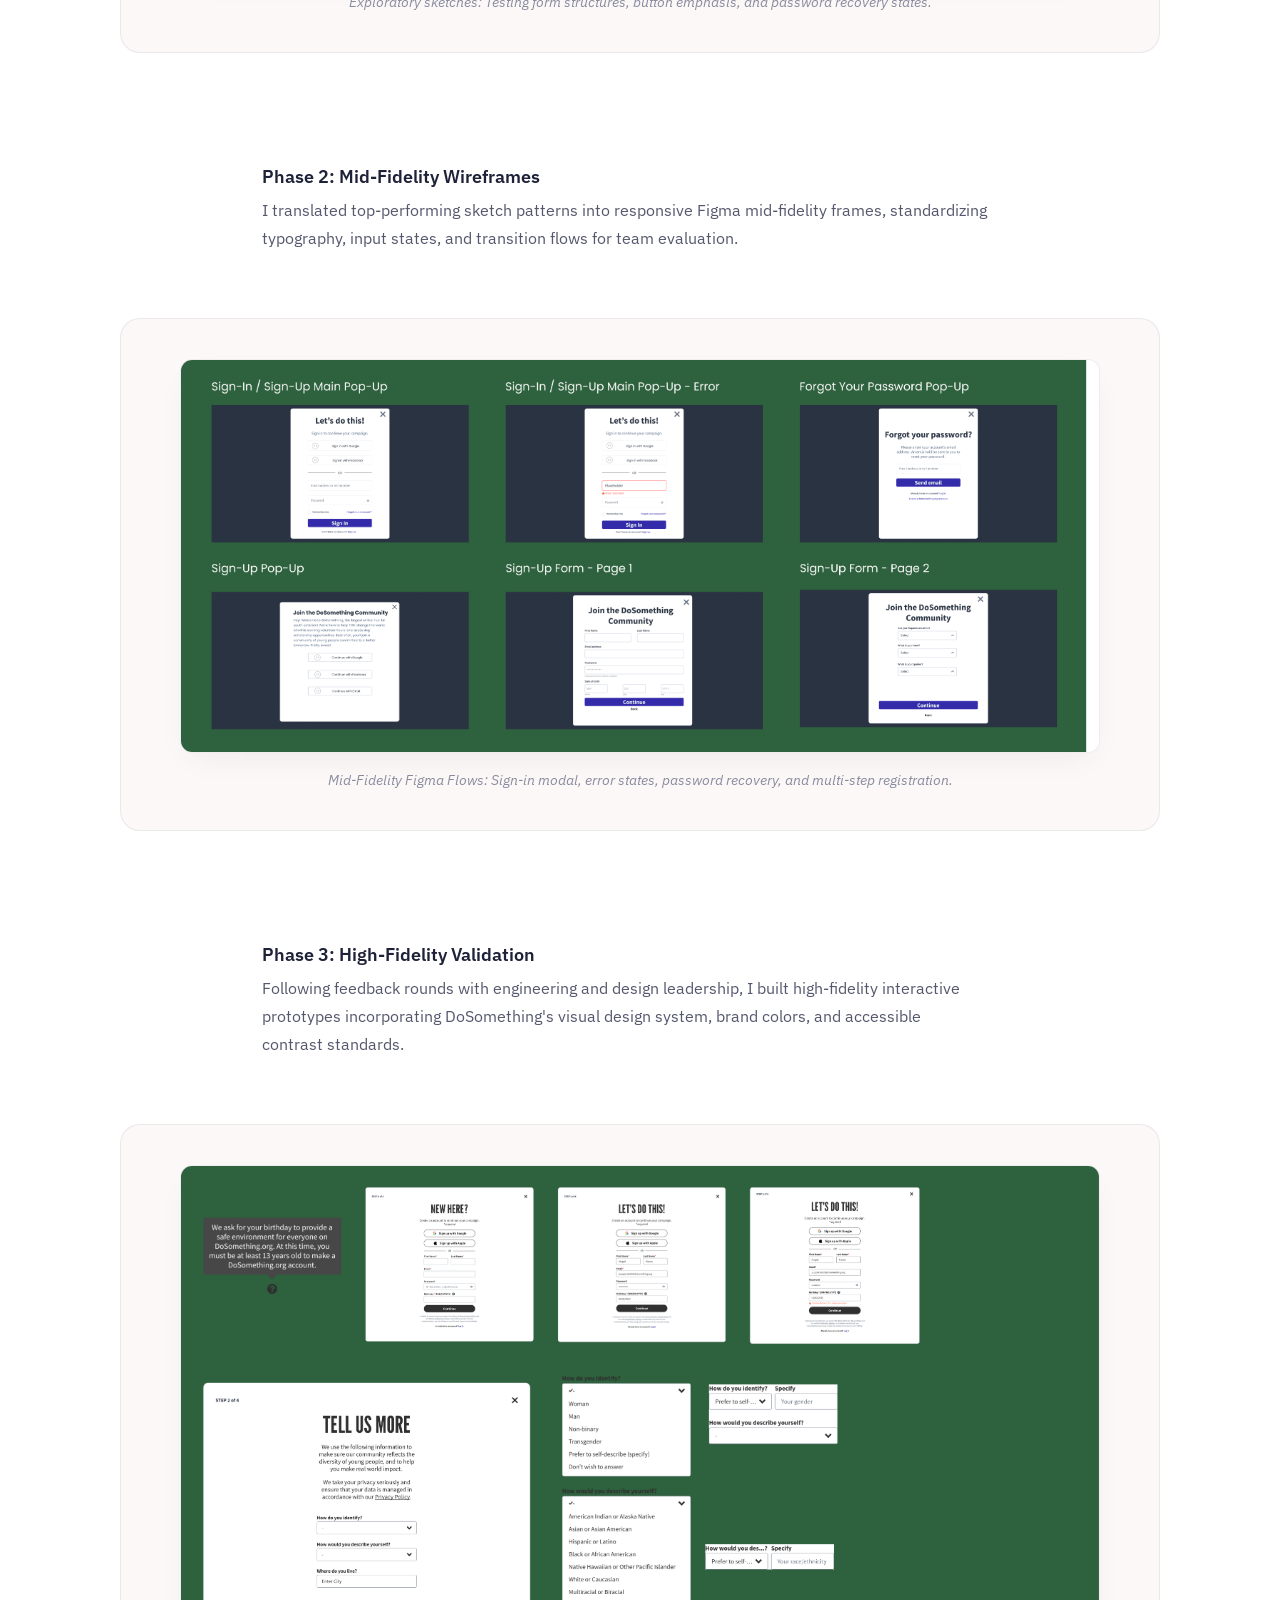
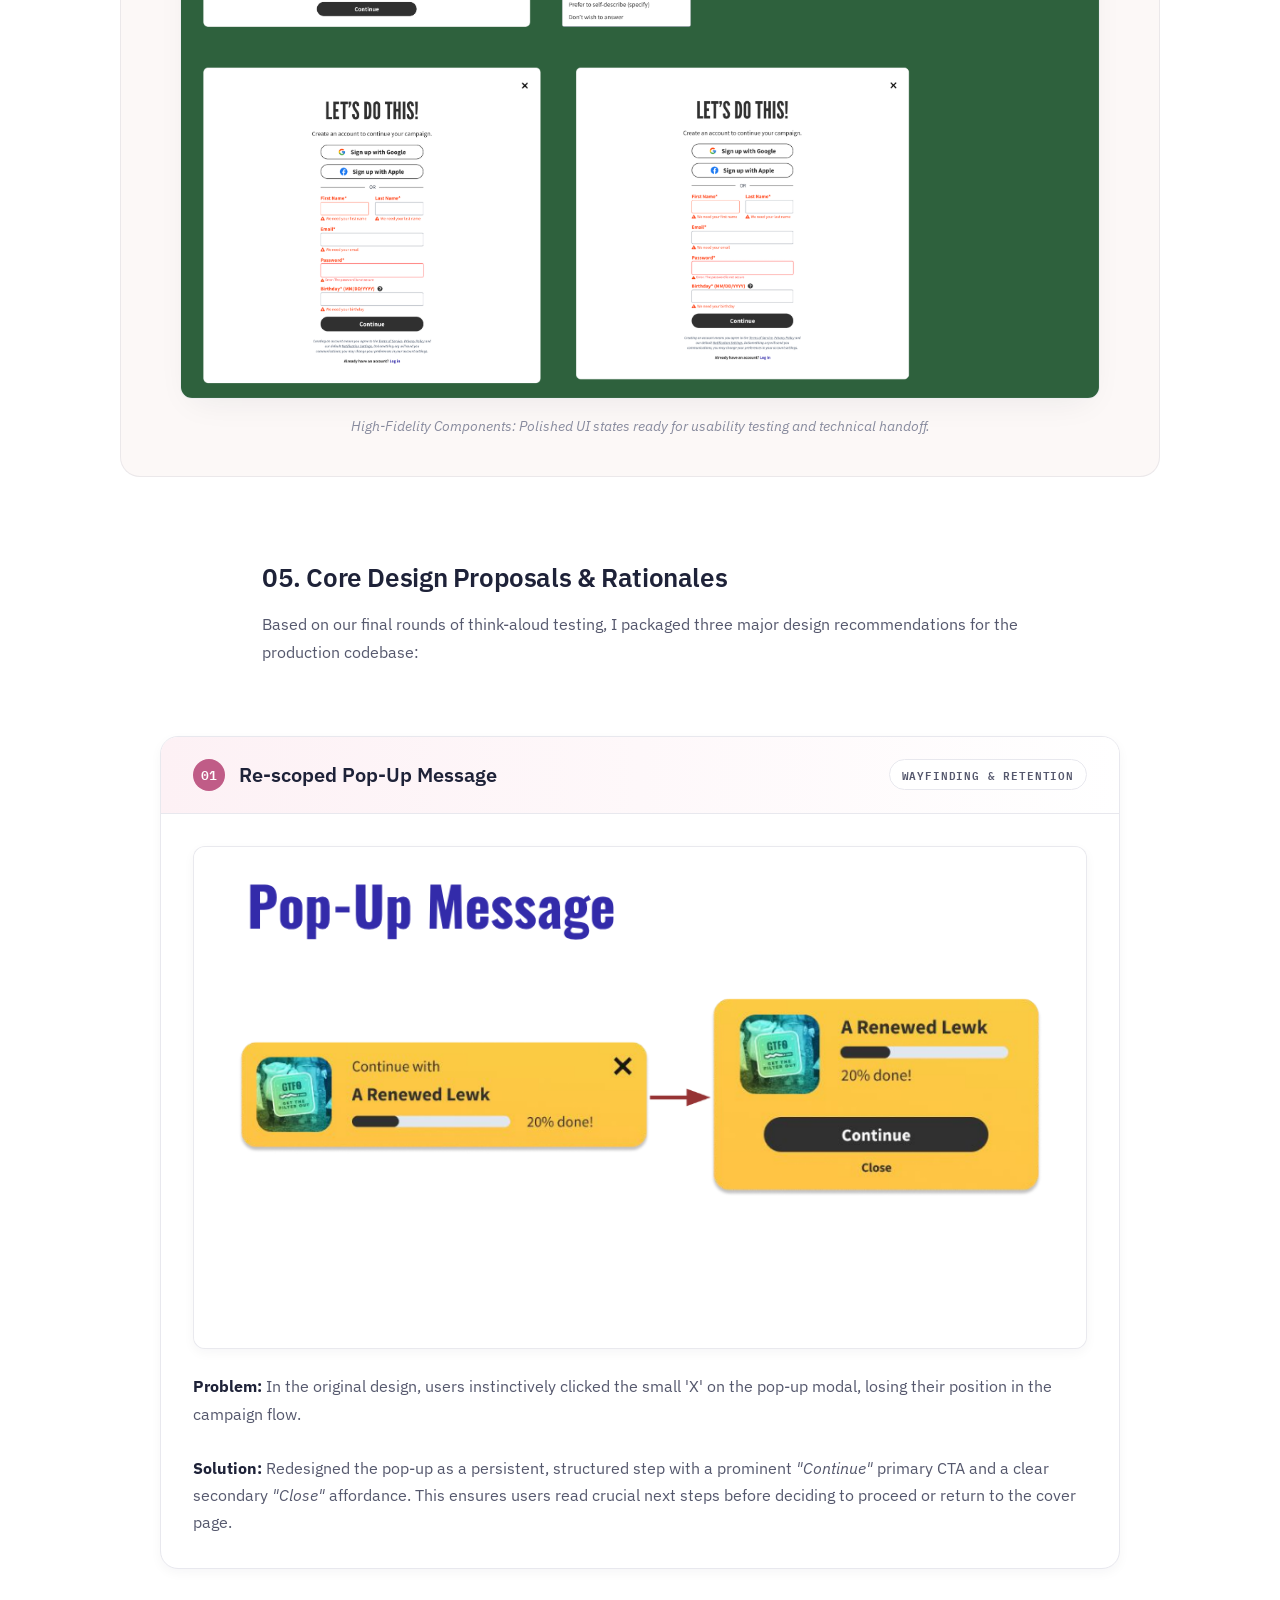
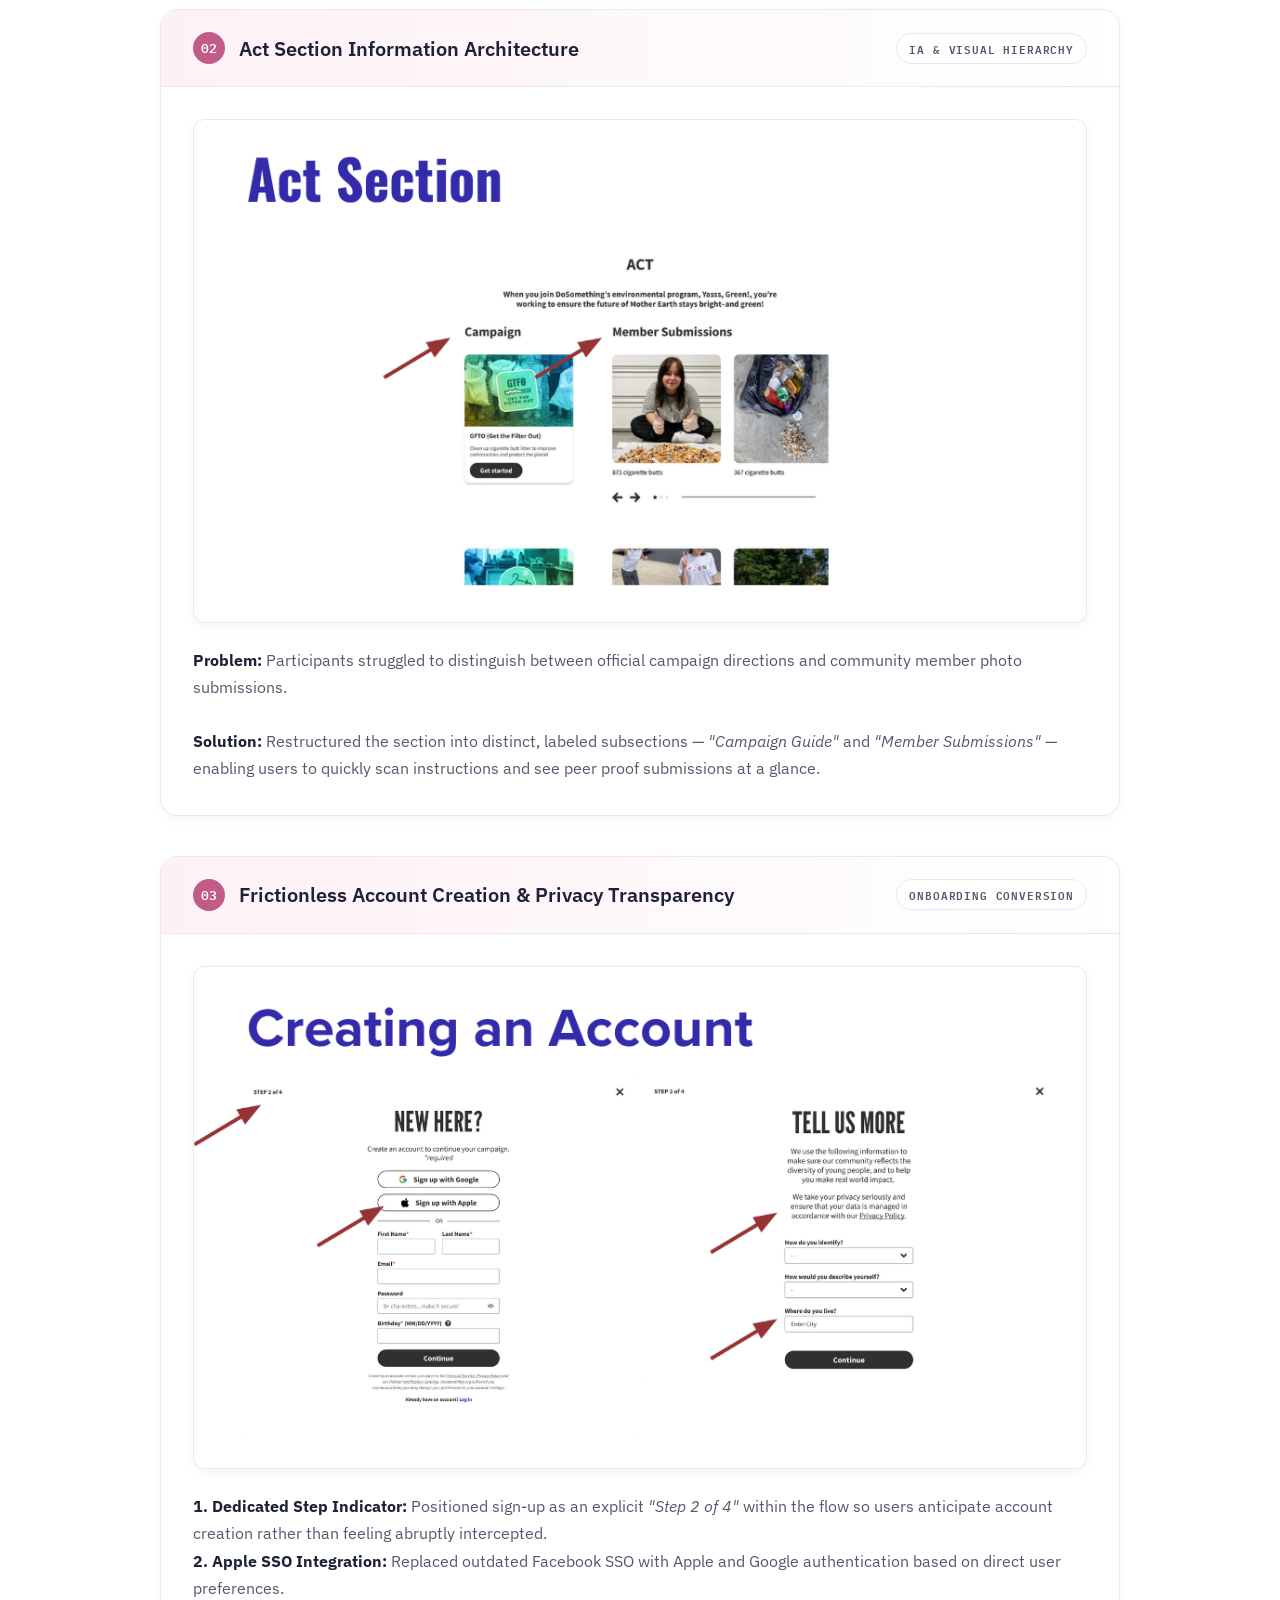
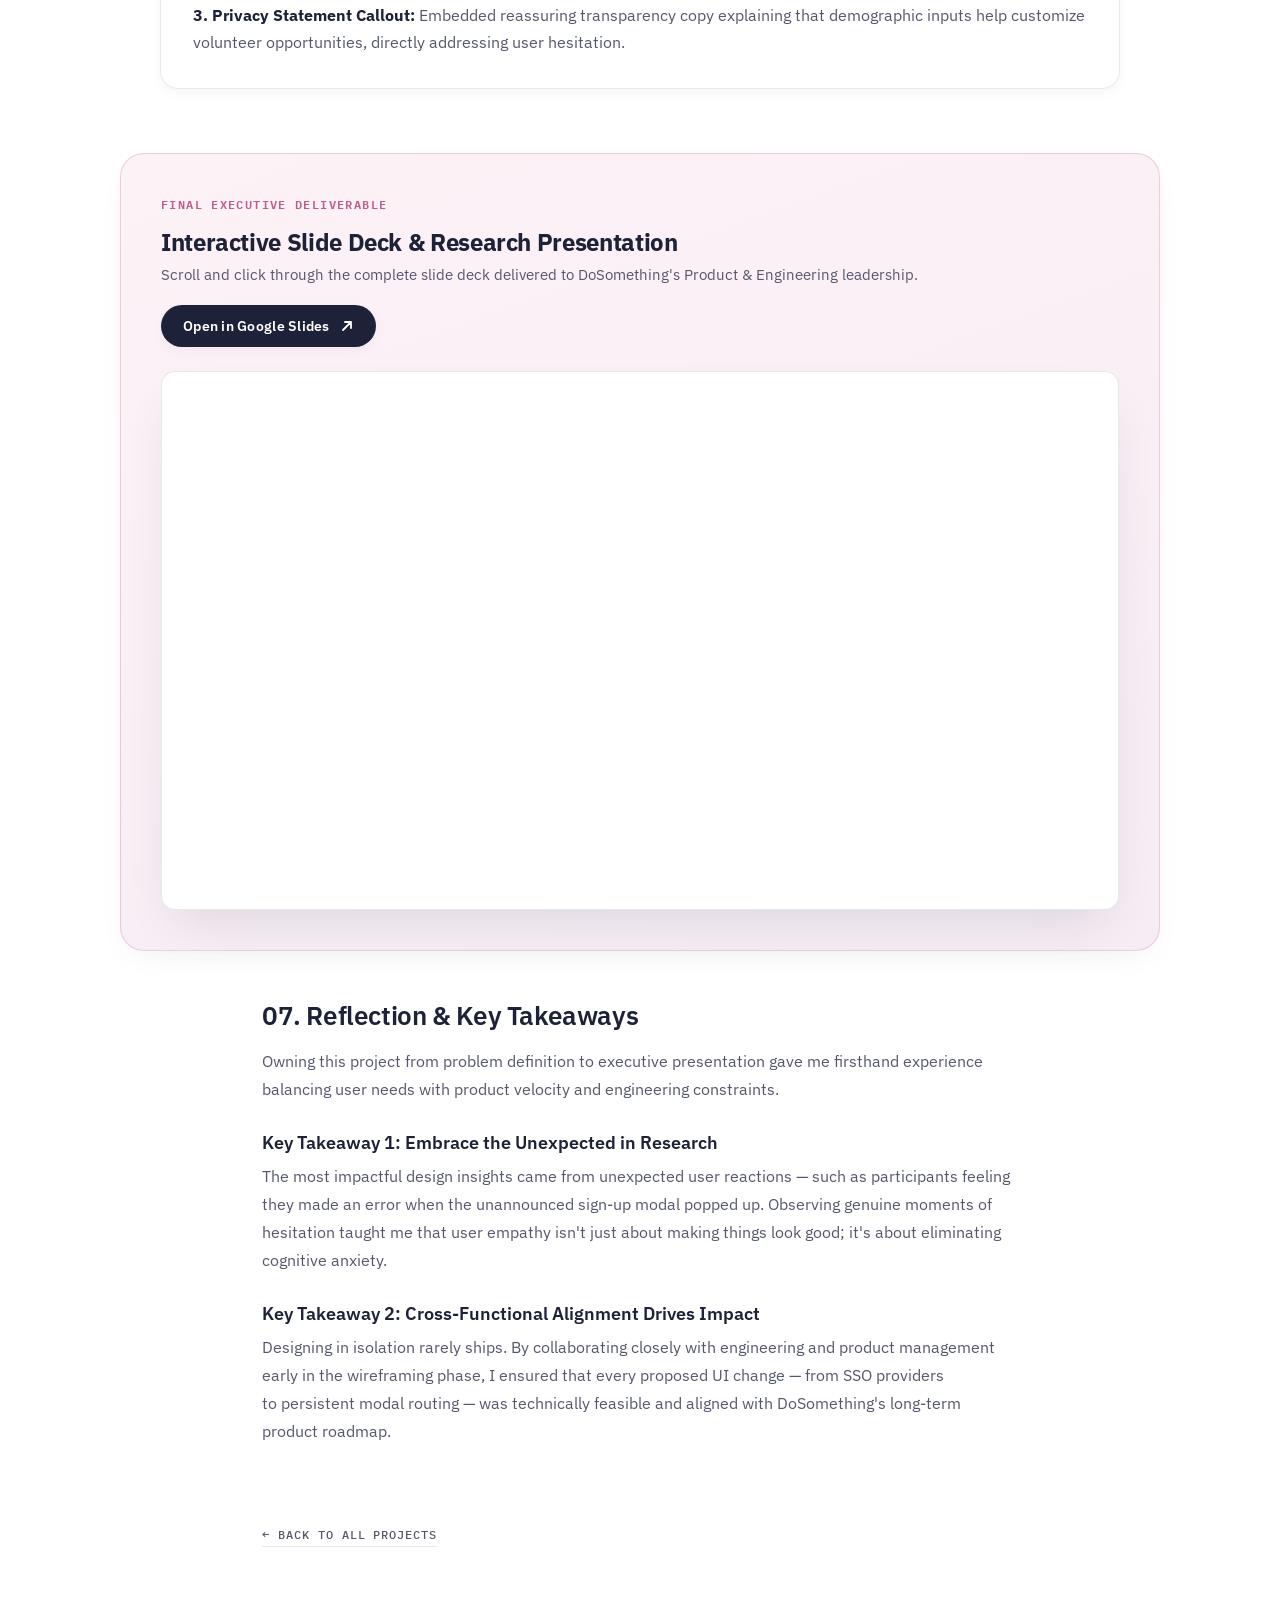
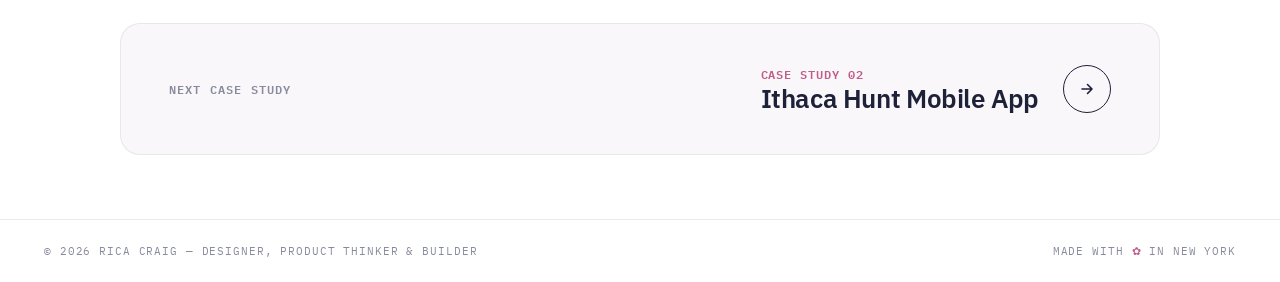
==== commit 547432df: "Update portfolio: new profile photo, standalone HTML, refined bio/toolkit, and interactive DoSomethi" ====
--- a/Case-DoSomething.dc.html
+++ b/Case-DoSomething.dc.html
@@ -1,174 +1,406 @@
 <!DOCTYPE html>
-<html>
+<html lang="en">
 <head>
-<meta charset="utf-8">
-<meta name="viewport" content="width=device-width, initial-scale=1">
-<script src="./support.js"></script>
+  <meta charset="utf-8">
+  <meta name="viewport" content="width=device-width, initial-scale=1">
+  <title>DoSomething.org Case Study — Rica Craig</title>
+  <link rel="preconnect" href="https://fonts.googleapis.com">
+  <link rel="preconnect" href="https://fonts.gstatic.com" crossorigin="">
+  <link href="https://fonts.googleapis.com/css2?family=IBM+Plex+Sans:ital,wght@0,300;0,400;0,500;0,600;0,700;1,400;1,500&family=IBM+Plex+Mono:wght@400;500;600&display=swap" rel="stylesheet">
+  <style>
+    :root{
+      --bg: #FFFFFF;
+      --canvas: #FCF8F7;
+      --band: #FDF0F4;
+      --band-2: #F8E2E9;
+      --ink: #1E2238;
+      --ink-2: #55586D;
+      --ink-3: #888B9E;
+      --rose: #C05C87;
+      --rose-dark: #A33E6A;
+      --rose-light: #FCE4EC;
+      --emerald: #4E8F6C;
+      --marigold: #D19E2F;
+      --border: #E8E8EE;
+      --border-soft: rgba(42,47,74,.08);
+      --shadow-sm: 0 4px 12px rgba(30,34,56,.04);
+      --shadow-md: 0 12px 32px -12px rgba(30,34,56,.08);
+      --shadow-lg: 0 24px 48px -16px rgba(30,34,56,.12);
+    }
+    
+    *{ box-sizing: border-box; }
+    html{ scroll-behavior: smooth; }
+    body{
+      margin: 0;
+      background: var(--bg);
+      font-family: "IBM Plex Sans", ui-sans-serif, system-ui, sans-serif;
+      color: var(--ink);
+      -webkit-font-smoothing: antialiased;
+      text-rendering: optimizeLegibility;
+    }
+    a{ color: var(--ink); text-decoration: none; transition: color 160ms ease; }
+    a:hover{ color: var(--rose); }
+    ::selection{ background: var(--rose); color: #FFF; }
+
+    /* ============ NAV ============ */
+    .nav{
+      position: sticky; top: 0; z-index: 40;
+      display: grid; grid-template-columns: 1fr auto 1fr; align-items: center;
+      padding: 18px 44px;
+      background: rgba(255,255,255,.94);
+      backdrop-filter: blur(12px);
+      border-bottom: 1px solid var(--border);
+    }
+    .brand{ font-weight: 700; font-size: 18px; letter-spacing: -0.01em; color: var(--ink); }
+    .brand .flourish{ color: var(--rose); margin: 0 3px; font-size: 14px; }
+    .brand em{ font-style: italic; color: var(--rose); font-weight: 500; }
+    .navlinks{ display: flex; gap: 32px; justify-content: center; }
+    .navlinks a{
+      font-size: 12.5px; font-weight: 500; letter-spacing: .1em; text-transform: uppercase;
+      padding: 6px 0; position: relative; color: var(--ink-2); transition: color 160ms ease;
+    }
+    .navlinks a.on{ color: var(--ink); font-weight: 600; }
+    .navlinks a.on::after{
+      content: ""; position: absolute; left: 50%; bottom: -3px; width: 18px; height: 2.5px;
+      background: var(--rose); transform: translateX(-50%); border-radius: 99px;
+    }
+    .navlinks a:hover{ color: var(--rose); }
+    .navright{
+      display: flex; gap: 14px; justify-content: flex-end; align-items: center;
+      font-family: "IBM Plex Mono", monospace; font-size: 11px; letter-spacing: .08em;
+      text-transform: uppercase; color: var(--ink-3);
+    }
+
+    /* ============ HERO BANNER ============ */
+    .hero-band{
+      background: linear-gradient(180deg, #FDF1F5 0%, #FAF5F7 100%);
+      padding: 32px 44px 48px;
+      border-bottom: 1px solid var(--border);
+    }
+    .hero-strip{
+      max-width: 1080px; margin: 0 auto;
+      display: flex; justify-content: space-between; align-items: center;
+      font-family: "IBM Plex Mono", monospace; font-size: 11.5px; letter-spacing: .08em;
+      text-transform: uppercase; color: var(--ink-2);
+    }
+    .hero-strip a{
+      display: inline-flex; align-items: center; gap: 6px;
+      padding: 6px 14px; border-radius: 99px; background: rgba(255,255,255,.8);
+      border: 1px solid var(--border-soft); transition: all 160ms ease;
+    }
+    .hero-strip a:hover{ background: #FFF; color: var(--rose); transform: translateX(-2px); }
+    .hero-media{ max-width: 960px; margin: 28px auto 0; }
+    .hero-single{
+      background: #FFF; border-radius: 16px; overflow: hidden;
+      box-shadow: var(--shadow-lg); border: 1px solid var(--border-soft);
+      aspect-ratio: 16 / 10; display: flex; align-items: center; justify-content: center;
+    }
+    .hero-single img{ width: 100%; height: 100%; object-fit: cover; display: block; }
+
+    /* ============ TITLE & META ============ */
+    .title-block{ max-width: 820px; margin: 56px auto 0; padding: 0 32px; }
+    .kicker{
+      font-family: "IBM Plex Mono", monospace; font-size: 11.5px; letter-spacing: .12em;
+      text-transform: uppercase; color: var(--rose); font-weight: 600; margin-bottom: 12px;
+    }
+    .title-block h1{
+      font-size: clamp(2.2rem, 4vw, 3.4rem); font-weight: 600;
+      letter-spacing: -0.02em; margin: 0; line-height: 1.12; color: var(--ink);
+    }
+    .title-block h1 em{ font-style: italic; color: var(--rose); font-weight: 500; }
+    .title-block .subtitle{
+      font-size: 18px; line-height: 1.55; color: var(--ink-2); margin-top: 14px;
+    }
+
+    .meta-grid{
+      max-width: 820px; margin: 36px auto 0; padding: 24px 32px;
+      display: grid; grid-template-columns: repeat(4, 1fr); gap: 24px;
+      border-top: 1px solid var(--border); border-bottom: 1px solid var(--border);
+    }
+    .meta-grid .cell .k{
+      font-family: "IBM Plex Mono", monospace; font-size: 10.5px; letter-spacing: .1em;
+      text-transform: uppercase; color: var(--ink-3); margin-bottom: 6px; font-weight: 600;
+    }
+    .meta-grid .cell .v{ font-size: 14.5px; color: var(--ink); line-height: 1.4; font-weight: 500; }
+    .meta-grid .cell.tools .pills{ display: flex; flex-wrap: wrap; gap: 5px; }
+    .tool-pill{
+      padding: 4px 9px; border-radius: 99px; font-family: "IBM Plex Mono", monospace;
+      font-size: 10px; letter-spacing: .05em; font-weight: 600; background: var(--ink);
+      color: #FFF; text-transform: uppercase;
+    }
+    .tool-pill.alt{ background: #FFF; color: var(--ink); border: 1px solid var(--border); }
+
+    /* ============ EXECUTIVE SUMMARY / RECRUITER TL;DR ============ */
+    .tldr-card{
+      max-width: 820px; margin: 40px auto 0; padding: 32px 36px;
+      background: linear-gradient(145deg, #FFF9FB 0%, #FDF2F6 100%);
+      border-radius: 18px; border: 1px solid rgba(192, 92, 135, .2);
+      box-shadow: var(--shadow-sm);
+    }
+    .tldr-head{
+      display: flex; align-items: center; gap: 8px; font-family: "IBM Plex Mono", monospace;
+      font-size: 11px; letter-spacing: .12em; text-transform: uppercase; color: var(--rose);
+      font-weight: 600; margin-bottom: 18px;
+    }
+    .tldr-head .dot{ width: 8px; height: 8px; border-radius: 99px; background: var(--rose); }
+    .tldr-grid{
+      display: grid; grid-template-columns: repeat(3, 1fr); gap: 24px;
+    }
+    .tldr-col h4{ font-size: 13.5px; font-weight: 700; margin: 0 0 6px; color: var(--ink); text-transform: uppercase; letter-spacing: .04em; }
+    .tldr-col p{ font-size: 14px; line-height: 1.55; color: var(--ink-2); margin: 0; }
+
+    /* ============ NDA NOTICE ============ */
+    .nda{
+      max-width: 820px; margin: 28px auto 0; padding: 16px 24px;
+      background: #FDF7FA; border-left: 3.5px solid var(--rose);
+      border-radius: 0 10px 10px 0; font-size: 14px; line-height: 1.6; color: var(--ink-2);
+    }
+    .nda .label{
+      font-family: "IBM Plex Mono", monospace; font-size: 10.5px; letter-spacing: .1em;
+      text-transform: uppercase; color: var(--rose); margin-right: 8px; font-weight: 700;
+    }
+    .nda a{ color: var(--ink); border-bottom: 1px solid var(--ink); font-weight: 500; }
+    .nda a:hover{ color: var(--rose); border-color: var(--rose); }
+
+    /* ============ SECTION TOC BAR ============ */
+    .toc-bar{
+      position: sticky; top: 61px; z-index: 30;
+      background: rgba(255,255,255,.92); backdrop-filter: blur(10px);
+      border-bottom: 1px solid var(--border-soft); padding: 12px 32px;
+      margin: 40px auto 0;
+    }
+    .toc-inner{
+      max-width: 820px; margin: 0 auto;
+      display: flex; gap: 8px; overflow-x: auto; scrollbar-width: none;
+    }
+    .toc-inner::-webkit-scrollbar{ display: none; }
+    .toc-link{
+      flex: none; padding: 6px 14px; border-radius: 99px; background: #F6F6FA;
+      font-family: "IBM Plex Mono", monospace; font-size: 11px; letter-spacing: .06em;
+      text-transform: uppercase; color: var(--ink-2); font-weight: 500; transition: all 160ms ease;
+    }
+    .toc-link:hover{ background: var(--rose); color: #FFF; }
+
+    /* ============ EDITORIAL READING SECTION ============ */
+    .reading{ max-width: 820px; margin: 0 auto; padding: 48px 32px 12px; }
+    .reading h2{
+      font-size: 26px; font-weight: 600; letter-spacing: -0.015em; margin: 48px 0 16px;
+      line-height: 1.25; color: var(--ink);
+    }
+    .reading h2:first-child{ margin-top: 0; }
+    .reading h3{ font-size: 18px; font-weight: 600; margin: 28px 0 8px; color: var(--ink); }
+    .reading p{
+      font-size: 16px; line-height: 1.75; color: var(--ink-2); margin: 0 0 18px; text-wrap: pretty;
+    }
+    .reading p strong{ color: var(--ink); font-weight: 600; }
+    .reading ul{ margin: 12px 0 24px; padding-left: 24px; }
+    .reading ul li{ font-size: 15.5px; line-height: 1.7; color: var(--ink-2); margin-bottom: 8px; }
+    .reading ul li::marker{ color: var(--rose); }
+    .reading .rose{ color: var(--rose); font-weight: 500; }
+    .reading blockquote{
+      margin: 32px 0; padding: 22px 28px; border-left: 4px solid var(--rose);
+      background: linear-gradient(90deg, #FDF0F4 0%, #FAF5F7 100%);
+      border-radius: 0 12px 12px 0; font-size: 18px; line-height: 1.55;
+      font-style: italic; font-weight: 500; color: var(--ink);
+    }
+
+    /* ============ VISUAL MEDIA BANDS ============ */
+    .band{
+      max-width: 1040px; margin: 36px auto; padding: 40px 48px;
+      background: var(--canvas); border-radius: 20px; border: 1px solid var(--border-soft);
+    }
+    .band .media{
+      background: #FFF; border-radius: 12px; overflow: hidden;
+      box-shadow: var(--shadow-md); border: 1px solid var(--border-soft);
+    }
+    .band .media img{ display: block; width: 100%; height: auto; object-fit: contain; }
+    .band .caption{
+      text-align: center; font-style: italic; color: var(--ink-3); margin-top: 18px;
+      font-size: 14px; line-height: 1.4;
+    }
+    .band .single.wide{ max-width: 920px; margin: 0 auto; }
+
+    /* ============ THEMES GRID ============ */
+    .themes-grid{
+      max-width: 920px; margin: 0 auto; display: grid; grid-template-columns: repeat(3, 1fr); gap: 20px;
+    }
+    .theme{
+      background: #FFF; border: 1px solid var(--border); border-radius: 14px;
+      padding: 24px 22px; box-shadow: var(--shadow-sm);
+    }
+    .theme .num{
+      font-family: "IBM Plex Mono", monospace; font-size: 11px; letter-spacing: .1em;
+      text-transform: uppercase; color: var(--rose); font-weight: 600; margin-bottom: 8px;
+    }
+    .theme h3{ font-size: 16px; font-weight: 600; margin: 0 0 12px; line-height: 1.35; color: var(--ink); }
+    .theme ul{ margin: 0; padding-left: 18px; }
+    .theme li{ font-size: 14px; line-height: 1.55; color: var(--ink-2); margin-bottom: 8px; }
+
+    /* ============ FIGMA EMBED ============ */
+    .figma-embed{
+      max-width: 920px; margin: 0 auto; aspect-ratio: 16 / 9; background: #FFF;
+      border-radius: 14px; overflow: hidden; box-shadow: var(--shadow-md); border: 1px solid var(--border-soft);
+    }
+    .figma-embed iframe{ display: block; width: 100%; height: 100%; border: 0; }
+
+    /* ============ PERSONA CARD ============ */
+    .persona-row{
+      max-width: 920px; margin: 0 auto; display: grid; grid-template-columns: 240px 1fr;
+      gap: 36px; align-items: start; background: #FFF; border-radius: 16px;
+      padding: 28px; box-shadow: var(--shadow-sm); border: 1px solid var(--border);
+    }
+    .persona-row .photo{
+      background: #FFF; border-radius: 12px; overflow: hidden; aspect-ratio: 3 / 4;
+      box-shadow: var(--shadow-sm); border: 1px solid var(--border-soft);
+    }
+    .persona-row .photo img{ display: block; width: 100%; height: 100%; object-fit: cover; }
+    .persona-row .info h3{ font-size: 18px; font-weight: 700; margin: 0 0 6px; color: var(--ink); }
+    .persona-row .info p, .persona-row .info li{ font-size: 14.5px; line-height: 1.6; color: var(--ink-2); }
+    .persona-row .info .k{
+      font-family: "IBM Plex Mono", monospace; font-size: 10.5px; letter-spacing: .1em;
+      text-transform: uppercase; color: var(--rose); margin-top: 14px; margin-bottom: 4px; font-weight: 600;
+    }
+    .persona-row .info .k:first-child{ margin-top: 0; }
+    .persona-row .info ul{ margin: 4px 0 8px 18px; padding: 0; }
+
+    /* ============ PROPOSAL BLOCKS (BEFORE / AFTER ANCHORS) ============ */
+    .proposal-card{
+      max-width: 960px; margin: 40px auto 0;
+      background: #FFF; border: 1px solid var(--border); border-radius: 18px;
+      box-shadow: var(--shadow-sm); overflow: hidden;
+    }
+    .proposal-head{
+      padding: 22px 32px; background: linear-gradient(90deg, #FDF1F5 0%, #FFF 100%);
+      border-bottom: 1px solid var(--border); display: flex; justify-content: space-between; align-items: center; flex-wrap: wrap; gap: 12px;
+    }
+    .proposal-title-wrap{ display: flex; align-items: center; gap: 14px; }
+    .proposal-num{
+      width: 32px; height: 32px; border-radius: 99px; background: var(--rose); color: #FFF;
+      display: inline-flex; align-items: center; justify-content: center; font-family: "IBM Plex Mono", monospace; font-size: 13px; font-weight: 600; flex: none;
+    }
+    .proposal-head h3{ font-size: 20px; font-weight: 600; margin: 0; color: var(--ink); }
+    .proposal-tag{
+      font-family: "IBM Plex Mono", monospace; font-size: 10.5px; letter-spacing: .08em;
+      text-transform: uppercase; padding: 5px 12px; border-radius: 99px; background: #FFF;
+      border: 1px solid var(--border); color: var(--ink-2); font-weight: 600;
+    }
+    .proposal-body{ padding: 32px; }
+    .proposal-media{
+      background: #FAFAFC; border-radius: 12px; overflow: hidden; border: 1px solid var(--border-soft);
+      box-shadow: var(--shadow-sm); margin-bottom: 24px;
+    }
+    .proposal-media img{ display: block; width: 100%; height: auto; object-fit: contain; }
+    .proposal-notes{ font-size: 15.5px; line-height: 1.75; color: var(--ink-2); margin: 0; }
+    .proposal-notes strong{ color: var(--ink); }
+
+    /* ============ INTERACTIVE SLIDE DECK (EMBEDDED) ============ */
+    .deck-section{
+      max-width: 1040px; margin: 64px auto 0; padding: 40px;
+      background: linear-gradient(160deg, #FDF2F6 0%, #F5ECF4 100%);
+      border-radius: 24px; border: 1px solid rgba(192, 92, 135, .25);
+      box-shadow: var(--shadow-md);
+    }
+    .deck-header{
+      display: flex; justify-content: space-between; align-items: flex-end;
+      margin-bottom: 24px; gap: 20px; flex-wrap: wrap;
+    }
+    .deck-title h2{
+      font-size: 24px; font-weight: 700; letter-spacing: -0.015em; margin: 0 0 6px; color: var(--ink);
+    }
+    .deck-title p{
+      font-size: 15px; color: var(--ink-2); margin: 0; line-height: 1.4;
+    }
+    .deck-btn{
+      display: inline-flex; align-items: center; gap: 10px; padding: 12px 22px;
+      border-radius: 99px; background: var(--ink); color: #FFF; font-size: 13.5px; font-weight: 600;
+      letter-spacing: .02em; transition: all 180ms ease; box-shadow: var(--shadow-sm);
+    }
+    .deck-btn:hover{ background: var(--rose); color: #FFF; transform: translateY(-2px); box-shadow: var(--shadow-md); }
+    .deck-btn svg{ transition: transform 160ms ease; }
+    .deck-btn:hover svg{ transform: translateX(3px) translateY(-3px); }
+    .deck-frame{
+      position: relative; width: 100%; aspect-ratio: 16 / 9;
+      background: #FFF; border-radius: 14px; overflow: hidden;
+      box-shadow: var(--shadow-lg); border: 1px solid rgba(30,34,56,.1);
+    }
+    .deck-frame iframe{
+      position: absolute; inset: 0; width: 100%; height: 100%; border: 0;
+    }
+
+    /* ============ FOOTER & NEXT PROJECT ============ */
+    .back-link{ max-width: 820px; margin: 48px auto 0; padding: 0 32px; }
+    .back-link a{
+      font-family: "IBM Plex Mono", monospace; font-size: 12px; letter-spacing: .08em;
+      text-transform: uppercase; color: var(--ink-2); border-bottom: 1.5px solid var(--border);
+      padding-bottom: 4px; font-weight: 500;
+    }
+    .back-link a:hover{ color: var(--rose); border-color: var(--rose); }
+
+    .next-project{
+      max-width: 1040px; margin: 80px auto 0; padding: 40px 48px;
+      background: #FAF7FA; border-radius: 20px; border: 1px solid var(--border-soft);
+      display: flex; justify-content: space-between; align-items: center; gap: 24px; flex-wrap: wrap;
+    }
+    .next-project .side{
+      font-family: "IBM Plex Mono", monospace; font-size: 11.5px; letter-spacing: .1em;
+      text-transform: uppercase; color: var(--ink-3); font-weight: 600;
+    }
+    .next-project .link{ display: flex; align-items: center; gap: 24px; }
+    .next-project .link .no{
+      font-family: "IBM Plex Mono", monospace; font-size: 11.5px; letter-spacing: .08em;
+      text-transform: uppercase; color: var(--rose); font-weight: 600;
+    }
+    .next-project .link .title{
+      font-size: 26px; font-weight: 600; letter-spacing: -0.015em; line-height: 1.15; color: var(--ink);
+    }
+    .next-project .arrow{
+      width: 48px; height: 48px; border-radius: 99px; border: 1.5px solid var(--ink);
+      display: inline-flex; align-items: center; justify-content: center;
+      transition: all 200ms ease; color: var(--ink); flex: none;
+    }
+    .next-project .link:hover .arrow{
+      background: var(--rose); border-color: var(--rose); color: #FFF; transform: translateX(4px);
+    }
+
+    .foot-strip{
+      margin-top: 64px; padding: 24px 44px; border-top: 1px solid var(--border);
+      display: flex; justify-content: space-between; align-items: center; gap: 20px; flex-wrap: wrap;
+      color: var(--ink-3); font-family: "IBM Plex Mono", monospace; font-size: 11px; letter-spacing: .08em; text-transform: uppercase;
+    }
+    .foot-strip .heart{ color: var(--rose); }
+
+    @media (max-width: 860px){
+      .meta-grid{ grid-template-columns: repeat(2, 1fr); }
+      .tldr-grid{ grid-template-columns: 1fr; }
+      .themes-grid{ grid-template-columns: 1fr; }
+      .persona-row{ grid-template-columns: 1fr; }
+      .band{ padding: 28px 20px; }
+      .proposal-body{ padding: 20px; }
+      .deck-section{ padding: 24px 20px; }
+      .nav{ padding: 16px 24px; }
+      .hero-band{ padding: 24px 20px 36px; }
+    }
+  </style>
 </head>
 <body>
-<x-dc>
-<helmet>
-  <link rel="stylesheet" href="_ds/expressive-portfolio-design-system-b149b9b0-cdc0-4408-b552-d9aa732be2a7/tokens/fonts.css">
-  <link rel="stylesheet" href="_ds/expressive-portfolio-design-system-b149b9b0-cdc0-4408-b552-d9aa732be2a7/tokens/colors.css">
-  <link rel="stylesheet" href="_ds/expressive-portfolio-design-system-b149b9b0-cdc0-4408-b552-d9aa732be2a7/tokens/typography.css">
-  <link rel="stylesheet" href="_ds/expressive-portfolio-design-system-b149b9b0-cdc0-4408-b552-d9aa732be2a7/tokens/spacing.css">
-  <link rel="stylesheet" href="_ds/expressive-portfolio-design-system-b149b9b0-cdc0-4408-b552-d9aa732be2a7/tokens/base.css">
-  <link rel="stylesheet" href="_ds/expressive-portfolio-design-system-b149b9b0-cdc0-4408-b552-d9aa732be2a7/styles.css">
-  <script src="_ds/expressive-portfolio-design-system-b149b9b0-cdc0-4408-b552-d9aa732be2a7/_ds_bundle.js"></script>
-  <script src="./image-slot.js"></script>
-  <link rel="preconnect" href="https://fonts.googleapis.com">
-  <link rel="preconnect" href="https://fonts.gstatic.com" crossorigin="">
-  <link href="https://fonts.googleapis.com/css2?family=IBM+Plex+Sans:wght@300;400;500;600;700&amp;family=IBM+Plex+Mono:wght@400;500&amp;display=swap" rel="stylesheet">
-  <style>
-    :root{
-      --bg:#FFFFFF; --band:#FCE8ED; --band-2:#F9DDE4;
-      --ink:#1F1F1F; --ink-2:#5A5A5A; --ink-3:#8E8E8E;
-      --rose:#D63F7D; --border:#EAEAEA;
-    }
-    html,body{ background:var(--bg); }
-    body{ margin:0; font-family:"IBM Plex Sans", ui-sans-serif, system-ui, sans-serif; color:var(--ink); -webkit-font-smoothing:antialiased; text-rendering:optimizeLegibility; }
-    a{ color:var(--ink); text-decoration:none; transition:color 160ms; }
-    a:hover{ color:var(--rose); }
-    ::selection{ background:var(--rose); color:#FFF; }
-
-    .nav{ position:sticky; top:0; z-index:30; display:grid; grid-template-columns:1fr auto 1fr; align-items:center; padding:20px 44px; background:rgba(255,255,255,.92); backdrop-filter:blur(8px); border-bottom:1px solid var(--border); }
-    .brand{ font-weight:700; font-size:17px; letter-spacing:-0.005em; color:var(--ink); }
-    .brand .flourish{ color:var(--rose); margin:0 4px; }
-    .brand em{ font-style:normal; color:var(--rose); font-weight:600; }
-    .navlinks{ display:flex; gap:32px; justify-content:center; }
-    .navlinks a{ font-size:13px; font-weight:500; letter-spacing:.06em; text-transform:uppercase; padding:6px 0; position:relative; color:var(--ink-2); transition:color 160ms ease; }
-    .navlinks a.on{ color:var(--ink); }
-    .navlinks a.on::after{ content:""; position:absolute; left:50%; bottom:-3px; width:16px; height:2px; background:var(--rose); transform:translateX(-50%); border-radius:99px; }
-    .navlinks a:hover{ color:var(--rose); }
-    .navright{ display:flex; gap:14px; justify-content:flex-end; align-items:center; font-size:13px; color:var(--ink-2); }
-
-    .band.hero-band{ background:var(--band); padding:28px 44px 40px; margin:0; border-radius:0; max-width:none; }
-    .hero-strip{ max-width:1200px; margin:0 auto; display:flex; justify-content:space-between; align-items:center; font-family:"IBM Plex Mono", monospace; font-size:12px; letter-spacing:.06em; text-transform:uppercase; color:var(--ink-2); }
-    .hero-strip a:hover{ color:var(--rose); }
-    .hero-band .hero-media{ max-width:900px; margin:24px auto 0; }
-    .hero-band .hero-single{ background:transparent; border-radius:0; overflow:hidden; aspect-ratio:16/10; display:flex; align-items:center; justify-content:center; }
-    .hero-band .hero-single img{ max-width:100%; max-height:100%; object-fit:contain; }
-
-    .title-block{ max-width:660px; margin:56px auto 0; padding:0 32px; }
-    .title-block h1{ font-size:32px; font-weight:700; letter-spacing:-0.01em; margin:0; line-height:1.15; }
-    .title-block .date{ color:var(--ink-3); margin-top:8px; font-size:15px; }
-
-    .reading{ max-width:660px; margin:0 auto; padding:32px 32px 8px; }
-    .reading h2{ font-size:22px; font-weight:700; letter-spacing:-0.005em; margin:48px 0 14px; line-height:1.3; }
-    .reading h2:first-child{ margin-top:0; }
-    .reading h3{ font-size:15.5px; font-weight:700; margin:24px 0 6px; }
-    .reading p{ font-size:15px; line-height:1.7; color:var(--ink); margin:0 0 14px; text-wrap:pretty; }
-    .reading ul{ margin:8px 0 20px; padding-left:22px; }
-    .reading ul li{ font-size:15px; line-height:1.7; margin-bottom:6px; }
-    .reading ul li::marker{ color:var(--rose); }
-    .reading .rose{ color:var(--rose); }
-    .reading blockquote{ margin:24px 0; padding:16px 22px; border-left:3px solid var(--rose); background:var(--band); border-radius:0 6px 6px 0; font-size:16px; line-height:1.55; font-weight:500; color:var(--ink); }
-
-    .meta-grid{ max-width:660px; margin:32px auto 8px; padding:24px 32px; display:grid; grid-template-columns:repeat(2,1fr); gap:24px 40px; border-top:1px solid var(--border); border-bottom:1px solid var(--border); }
-    .meta-grid .cell .k{ font-family:"IBM Plex Mono", monospace; font-size:11px; letter-spacing:.08em; text-transform:uppercase; color:var(--ink-3); margin-bottom:6px; }
-    .meta-grid .cell .v{ font-size:15px; color:var(--ink); line-height:1.4; font-weight:500; }
-    .meta-grid .cell.tools .pills{ display:flex; flex-wrap:wrap; gap:6px; }
-    .tool-pill{ padding:5px 10px; border-radius:99px; font-family:"IBM Plex Mono", monospace; font-size:10.5px; letter-spacing:.05em; font-weight:500; background:#111; color:#FFF; border:none; text-transform:uppercase; }
-    .tool-pill.alt{ background:#fff; color:#111; border:1px solid var(--border); }
-
-    .nda{ max-width:660px; margin:20px auto 0; padding:14px 20px; background:var(--band); border-left:3px solid var(--rose); border-radius:0 6px 6px 0; font-size:14.5px; line-height:1.55; color:var(--ink); }
-    .nda .label{ font-family:"IBM Plex Mono", monospace; font-size:10.5px; letter-spacing:.08em; text-transform:uppercase; color:var(--rose); margin-right:8px; font-weight:600; }
-    .nda a{ border-bottom:1px solid var(--ink); }
-
-    .band{ max-width:960px; margin:36px auto; padding:44px 56px; background:var(--band); border-radius:2px; }
-    .band .media{ background:#fff; border-radius:6px; overflow:hidden; box-shadow:0 4px 20px rgba(0,0,0,.06); }
-    .band .media img{ display:block; width:100%; height:100%; object-fit:contain; background:#fff; }
-    .band .media.cover img{ object-fit:cover; }
-    .band .media.wide{ aspect-ratio:16/10; }
-    .band .media.tall{ aspect-ratio:3/4; }
-    .band .media.square{ aspect-ratio:1/1; }
-    .band .caption{ text-align:center; font-style:italic; color:var(--ink-3); margin-top:20px; font-size:13.5px; }
-    .band .single{ max-width:560px; margin:0 auto; }
-    .band .single.wide{ max-width:820px; }
-    .band .grid{ display:grid; gap:16px; align-items:start; }
-    .band .grid.g2{ grid-template-columns:repeat(2,1fr); }
-
-    .persona-row{ max-width:820px; margin:0 auto; display:grid; grid-template-columns:220px 1fr; gap:32px; align-items:start; }
-    .persona-row .photo{ background:#fff; border-radius:6px; overflow:hidden; aspect-ratio:3/4; box-shadow:0 6px 20px rgba(0,0,0,.08); }
-    .persona-row .photo img{ display:block; width:100%; height:100%; object-fit:cover; }
-    .persona-row .info h3{ font-size:16px; font-weight:700; margin:0 0 6px; }
-    .persona-row .info p, .persona-row .info li{ font-size:14.5px; line-height:1.6; color:var(--ink); }
-    .persona-row .info .k{ font-family:"IBM Plex Mono", monospace; font-size:10.5px; letter-spacing:.08em; text-transform:uppercase; color:var(--rose); margin-top:12px; margin-bottom:4px; font-weight:600; }
-    .persona-row .info .k:first-child{ margin-top:0; }
-    .persona-row .info ul{ margin:4px 0 8px 18px; padding:0; }
-
-    .figma-embed{ max-width:820px; margin:0 auto; aspect-ratio:16/9; background:#fff; border-radius:6px; overflow:hidden; box-shadow:0 4px 20px rgba(0,0,0,.06); }
-    .figma-embed iframe{ display:block; width:100%; height:100%; border:0; }
-
-    .themes-grid{ max-width:820px; margin:0 auto; display:grid; grid-template-columns:repeat(3,1fr); gap:20px; }
-    .theme{ background:#fff; border:1px solid var(--border); border-radius:8px; padding:20px; }
-    .theme .num{ font-family:"IBM Plex Mono", monospace; font-size:10.5px; letter-spacing:.08em; text-transform:uppercase; color:var(--rose); font-weight:600; margin-bottom:6px; }
-    .theme h3{ font-size:15px; font-weight:700; margin:0 0 10px; line-height:1.35; }
-    .theme ul{ margin:0; padding-left:18px; }
-    .theme li{ font-size:13.5px; line-height:1.55; color:var(--ink-2); margin-bottom:6px; }
-
-    .proposal{ max-width:820px; margin:36px auto 0; }
-    .proposal .head{ display:flex; align-items:baseline; gap:14px; padding:0 32px; }
-    .proposal .head .n{ font-family:"IBM Plex Mono", monospace; font-size:12px; letter-spacing:.08em; text-transform:uppercase; color:var(--rose); font-weight:600; flex:none; }
-    .proposal .head h3{ font-size:18px; font-weight:700; margin:0; letter-spacing:-0.005em; }
-
-    .presentation-card{ max-width:660px; margin:0 auto; padding:0 32px; }
-    .presentation-card .card{ background:var(--band); border-radius:8px; padding:28px 30px; display:flex; align-items:center; justify-content:space-between; gap:20px; text-decoration:none; color:inherit; transition:transform 200ms, box-shadow 200ms; }
-    .presentation-card .card:hover{ transform:translateY(-2px); box-shadow:0 12px 30px -18px rgba(214,63,125,.6); color:inherit; }
-    .presentation-card .card .k{ font-family:"IBM Plex Mono", monospace; font-size:10.5px; letter-spacing:.08em; text-transform:uppercase; color:var(--rose); font-weight:600; margin-bottom:6px; }
-    .presentation-card .card .t{ font-size:17px; font-weight:700; letter-spacing:-0.005em; }
-    .presentation-card .card .arrow{ width:44px; height:44px; border-radius:99px; border:1.5px solid var(--ink); display:inline-flex; align-items:center; justify-content:center; flex:none; transition:background 200ms,color 200ms,border-color 200ms; }
-    .presentation-card .card:hover .arrow{ background:var(--rose); border-color:var(--rose); color:#fff; }
-
-    .back-link{ max-width:660px; margin:32px auto 0; padding:0 32px; }
-    .back-link a{ font-size:14px; color:var(--ink-2); border-bottom:1px solid var(--border); padding-bottom:2px; }
-    .back-link a:hover{ color:var(--rose); border-color:var(--rose); }
-
-    .next-project{ max-width:1100px; margin:80px auto 0; padding:36px 44px; border-top:1px solid var(--border); display:flex; justify-content:space-between; align-items:center; gap:24px; flex-wrap:wrap; }
-    .next-project .side{ font-family:"IBM Plex Mono", monospace; font-size:11px; letter-spacing:.08em; text-transform:uppercase; color:var(--ink-3); }
-    .next-project .link{ display:flex; align-items:center; gap:20px; transition:color 200ms; }
-    .next-project .link:hover{ color:var(--rose); }
-    .next-project .link .no{ font-family:"IBM Plex Mono", monospace; font-size:11px; letter-spacing:.08em; text-transform:uppercase; color:var(--ink-3); }
-    .next-project .link .title{ font-size:24px; font-weight:700; letter-spacing:-0.005em; line-height:1.15; color:inherit; }
-    .next-project .arrow{ width:44px; height:44px; border-radius:99px; border:1.5px solid var(--ink); display:inline-flex; align-items:center; justify-content:center; transition:background 200ms,color 200ms,border-color 200ms,transform 200ms; color:var(--ink); flex:none; }
-    .next-project .link:hover .arrow{ background:var(--rose); border-color:var(--rose); color:#fff; transform:translateX(3px); }
-
-    .foot-strip{ margin-top:40px; padding:22px 44px; border-top:1px solid var(--border); display:flex; justify-content:space-between; align-items:center; gap:20px; flex-wrap:wrap; color:var(--ink-3); font-family:"IBM Plex Mono", monospace; font-size:11px; letter-spacing:.08em; text-transform:uppercase; }
-    .foot-strip .heart{ color:var(--rose); }
-    .foot-strip a:hover{ color:var(--rose); }
-
-    .pdf-card{ display:flex; align-items:center; gap:20px; background:#fff; border:1px solid var(--border); border-radius:10px; padding:20px 24px; text-decoration:none; color:var(--ink); transition:transform 200ms, box-shadow 200ms, border-color 200ms; }
-    .pdf-card:hover{ transform:translateY(-2px); border-color:var(--rose); box-shadow:0 12px 30px -18px rgba(214,63,125,.5); color:inherit; }
-    .pdf-card .pdf-thumb{ flex:none; width:64px; height:80px; border-radius:6px; background:var(--band); display:flex; align-items:center; justify-content:center; color:var(--rose); }
-    .pdf-card .pdf-meta{ flex:1; min-width:0; }
-    .pdf-card .pdf-meta .k{ font-family:"IBM Plex Mono", monospace; font-size:10.5px; letter-spacing:.08em; text-transform:uppercase; color:var(--ink-3); font-weight:600; margin-bottom:4px; }
-    .pdf-card .pdf-meta .t{ font-size:16px; font-weight:700; letter-spacing:-0.005em; }
-    .pdf-card .arrow{ width:44px; height:44px; border-radius:99px; border:1.5px solid var(--ink); display:inline-flex; align-items:center; justify-content:center; flex:none; transition:background 200ms,color 200ms,border-color 200ms; }
-    .pdf-card:hover .arrow{ background:var(--rose); border-color:var(--rose); color:#fff; }
-
-    @media (max-width: 720px){
-      .themes-grid{ grid-template-columns:1fr; }
-      .persona-row{ grid-template-columns:1fr; }
-      .band{ padding:28px 24px; }
-    }
-  </style>
-</helmet>
-
+
+<!-- ================ TOP NAVIGATION ================ -->
 <nav class="nav">
-  <a href="Portfolio.dc.html" class="brand">Rica <span class="flourish">✿</span> <em>Craig</em></a>
+  <a href="index.html" class="brand">Rica <span class="flourish">✿</span> <em>Craig</em></a>
   <div class="navlinks">
-    <a href="Portfolio.dc.html#work" class="on">Work</a>
-    <a href="About.dc.html">About</a>
-    <a href="Portfolio.dc.html#toolkit">Toolkit</a>
-    <a href="Portfolio.dc.html#contact">Contact</a>
-  </div>
-  <div class="navright">Case Study 02, 2023</div>
+    <a href="index.html#about">About</a>
+    <a href="index.html#work" class="on">Work</a>
+    <a href="index.html#toolkit">Toolkit</a>
+    <a href="index.html#contact">Contact</a>
+  </div>
+  <div class="navright">Case Study 01 · 2023</div>
 </nav>
 
-<section class="band hero-band">
+<!-- ================ HERO MEDIA ================ -->
+<section class="hero-band">
   <div class="hero-strip">
-    <span>Rica Craig</span>
-    <a href="Portfolio.dc.html#work">Back to work →</a>
+    <span>DoSomething.org · Product Design</span>
+    <a href="index.html#work">← Back to work</a>
   </div>
   <div class="hero-media">
     <div class="hero-single">
@@ -177,260 +409,334 @@
   </div>
 </section>
 
+<!-- ================ TITLE & METADATA ================ -->
 <section class="title-block">
-  <h1>Product and Engineering Intern at DoSomething</h1>
-  <div class="date">Summer 2023 · 10-week internship</div>
+  <div class="kicker">Product &amp; Engineering Internship · Summer 2023</div>
+  <h1>Streamlining the Sign-Up Funnel for <em>5M+</em> Young Changemakers</h1>
+  <p class="subtitle">An end-to-end UX research and interaction design project optimizing onboarding, account creation, and user submission flows for DoSomething's flagship sustainability campaign.</p>
 </section>
 
 <div class="meta-grid">
   <div class="cell">
-    <div class="k">Roles</div>
-    <div class="v">UX Designer · UX Researcher · Prototyper</div>
+    <div class="k">Role &amp; Scope</div>
+    <div class="v">Solo Product Designer &amp; UX Researcher</div>
   </div>
   <div class="cell">
     <div class="k">Timeline</div>
     <div class="v">Summer 2023 · 10 weeks</div>
   </div>
   <div class="cell tools">
-    <div class="k">Tools Used</div>
+    <div class="k">Tools &amp; Methods</div>
     <div class="pills">
       <span class="tool-pill">Figma</span>
-      <span class="tool-pill alt">Zoom</span>
-      <span class="tool-pill">Google Forms</span>
+      <span class="tool-pill alt">Usability Testing</span>
+      <span class="tool-pill alt">Affinity Mapping</span>
     </div>
   </div>
   <div class="cell">
-    <div class="k">The Objective</div>
-    <div class="v">Redesign the sign-in / sign-up flow so more participants complete "A Renewed Lewk."</div>
+    <div class="k">Outcome</div>
+    <div class="v">Validated Hi-Fi Proposal &amp; Executive Presentation Deck</div>
   </div>
 </div>
 
-<div class="nda"><span class="label">Note</span>Due to NDA restrictions, I am unable to share some of the progress or intricacies of the project beyond the content presented in the final presentation deck I delivered to the Product and Engineering Team. Please contact me at <a href="mailto:rica.craig@ibm.com">rica.craig@ibm.com</a> if you would like to learn more.</div>
-
-<article class="reading">
-  <h2>Overview</h2>
-  <p>As the organization looks to enter a new chapter in its 30th year, the Product and Engineering Team seeks to establish a website that will engage more young people across the world to make a meaningful impact in their communities. I was fortunate to be a part of the transformative change at the organization.</p>
-  <p>I was tasked with independently defining the scope of the project, and I had the opportunity to conduct user research on potential visitors to the organization's site and contribute to creating designs for the program flow for one of the organization's key campaigns. <strong>In the program "A Renewed Lewk," as part of the "Yasss, Green!" campaign, users are encouraged to learn about the importance of clothing swaps for the environment and host their own clothing swaps.</strong></p>
-
-  <blockquote>How can we redesign the program experience, starting from either the sign-in or sign-up process, so that we can increase the program completion?</blockquote>
-
-  <h2>Goals</h2>
+<!-- ================ RECRUITER TL;DR QUICK SCAN ================ -->
+<div class="tldr-card">
+  <div class="tldr-head"><span class="dot"></span> Executive Summary / Quick Scan</div>
+  <div class="tldr-grid">
+    <div class="tldr-col">
+      <h4>The Challenge</h4>
+      <p>Young participants in the "A Renewed Lewk" campaign experienced high drop-off and confusion during sign-in/sign-up and when returning to submit proof.</p>
+    </div>
+    <div class="tldr-col">
+      <h4>My Approach</h4>
+      <p>Led generative &amp; evaluative research: 5 deep-dive interviews, think-aloud usability testing, affinity clustering, paper sketching, and Figma interactive prototypes.</p>
+    </div>
+    <div class="tldr-col">
+      <h4>Key Impact</h4>
+      <p>Turned dismissible pop-ups into persistent wayfinding steps, integrated Apple SSO, added data privacy transparency, and delivered the final strategy deck to VP leadership.</p>
+    </div>
+  </div>
+</div>
+
+<div class="nda">
+  <span class="label">Confidentiality Note</span>Due to organization privacy guidelines, some internal analytics and behind-the-scenes engineering assets are summarized. For an in-depth walkthrough of my design artifacts, feel free to reach out directly at <a href="mailto:ri.craigrica@gmail.com">ri.craigrica@gmail.com</a>.
+</div>
+
+<!-- ================ JUMP NAVIGATION ================ -->
+<div class="toc-bar">
+  <div class="toc-inner">
+    <a class="toc-link" href="#overview">Overview</a>
+    <a class="toc-link" href="#research">User Research</a>
+    <a class="toc-link" href="#persona">Persona</a>
+    <a class="toc-link" href="#process">Design Process</a>
+    <a class="toc-link" href="#proposals">Key Proposals</a>
+    <a class="toc-link" href="#presentation">Slide Deck</a>
+    <a class="toc-link" href="#reflections">Reflections</a>
+  </div>
+</div>
+
+<!-- ================ 01. OVERVIEW ================ -->
+<article class="reading" id="overview">
+  <h2>01. Overview &amp; Context</h2>
+  <p>As DoSomething.org celebrated 30 years of youth-led activism, the Product and Engineering team set out to modernize the web platform to boost engagement among millions of young changemakers. I joined as a Product &amp; Engineering Intern with full autonomy over the onboarding research and user flow redesign for key national campaigns.</p>
+  <p>Specifically, I tackled <strong>"A Renewed Lewk"</strong> (part of the flagship <em>Yasss, Green!</em> initiative), which educates youth on sustainable fashion and guides them to host local clothing swaps.</p>
+
+  <blockquote>
+    "How might we redesign the program onboarding and submission flow so that first-time and returning participants complete the clothing swap experience with zero friction?"
+  </blockquote>
+
+  <h3>Core Success Metrics &amp; Goals</h3>
   <ul>
-    <li>A participant is able to get started on "A Renewed Lewk" program.</li>
-    <li>A participant is able to make an account within the program flow.</li>
-    <li>A participant is able to find information about the environmental impact of clothing swaps and how they can host one.</li>
-    <li>A participant is able to make a submission of proof for "A Renewed Lewk" by going back to their previous point in the prototype via a pop-up message.</li>
+    <li><strong>Zero-Friction Activation:</strong> Enable first-time visitors to seamlessly register without disrupting their reading flow.</li>
+    <li><strong>Predictable Wayfinding:</strong> Clarify the multi-step journey so users know exactly where they are in the program lifecycle.</li>
+    <li><strong>Proof Submission Completion:</strong> Make returning to the site to submit clothing-swap proof intuitive and dismiss-proof.</li>
   </ul>
-
-  <h2>Main Themes</h2>
-  <p>I gathered these main themes below based on user interviews.</p>
+</article>
+
+<!-- ================ 02. RESEARCH & SYNTHESIS ================ -->
+<article class="reading" id="research">
+  <h2>02. User Research &amp; Synthesis</h2>
+  <p>To uncover why participants dropped off, I designed and conducted 1-on-1 usability testing sessions with 5 representative target users (ages 18–24), employing think-aloud protocols across realistic task scenarios.</p>
 </article>
 
 <section class="band">
   <div class="themes-grid">
     <div class="theme">
-      <div class="num">Theme 01</div>
-      <h3>Making an account</h3>
+      <div class="num">Theme 01 · Account Flow</div>
+      <h3>Sign-Up Expectations</h3>
       <ul>
-        <li>The account-making process should be simple and quick.</li>
-        <li>It feels normal to answer demographic questions when signing up.</li>
-        <li>Sign up with an email address or via Google SSO aligns with expectations.</li>
+        <li>Users expect instant Google / Apple SSO rather than lengthy manual email forms.</li>
+        <li>Demographic questions felt intrusive without clear context on why data was needed.</li>
+        <li>Account creation must feel lightweight and integrated into the campaign story.</li>
       </ul>
     </div>
     <div class="theme">
-      <div class="num">Theme 02</div>
-      <h3>Navigation</h3>
+      <div class="num">Theme 02 · Navigation</div>
+      <h3>Disorienting Pop-Ups</h3>
       <ul>
-        <li>The inclusion of an account sign-up step in the program flow could be unanticipated.</li>
-        <li>The purpose of the pop-up message seems unclear.</li>
+        <li>Sign-up modal appeared unexpectedly, leading users to believe they clicked an error.</li>
+        <li>Pop-up message for returning users was easily dismissed, causing lost context.</li>
+        <li>Lack of numbered steps created ambiguity around progress.</li>
       </ul>
     </div>
     <div class="theme">
-      <div class="num">Theme 03</div>
-      <h3>Learning about clothing swaps</h3>
+      <div class="num">Theme 03 · Campaign IA</div>
+      <h3>Information Structure</h3>
       <ul>
-        <li>Information about hosting clothing swaps should be comprehensive.</li>
-        <li>The information should be easily digestible.</li>
+        <li>Actionable instructions for hosting clothing swaps were buried beneath collateral.</li>
+        <li>The "Act" section blended informational copy with member submissions, causing visual noise.</li>
       </ul>
     </div>
   </div>
 </section>
 
 <article class="reading">
-  <p>I also used an <strong>affinity diagram</strong> to better organize the thoughts of my supervisor and I, find common patterns in our research and discover opportunities to improve the program experience. I noticed and pointed out that most people became stuck during the third task, which was when participants were asked to imagine hosting a clothing swap for a week outside and coming back to the website to submit their proof.</p>
-  <p>I focused on addressing the following <strong>pain points:</strong></p>
-  <ul>
-    <li>User's confusion regarding the pop-up message that should have directed them back immediately to the program flow.</li>
-    <li>Users lack clarity as to why they need to provide demographic information when they are making an account on DoSomething.org.</li>
-    <li>User's confusion about the layout of the Act Section on the landing page.</li>
-  </ul>
+  <p>Working alongside my design supervisor, I synthesized raw transcript notes into an interactive <strong>Figma Affinity Map</strong> to cluster user quotes, identify critical bottlenecks, and prioritize high-leverage UI opportunities.</p>
 </article>
 
 <section class="band">
   <div class="figma-embed">
     <iframe src="https://embed.figma.com/board/ayr1RKkMWs9fYxrKvHM3Gk/Affinity-Diagram-from-DoSomething-Internship?node-id=0-1&amp;embed-host=share" allowfullscreen=""></iframe>
   </div>
-  <div class="caption">Affinity diagram built with my supervisor to cluster interview insights and spot patterns.</div>
-</section>
-
-<article class="reading">
-  <h2>Persona</h2>
+  <div class="caption">Live Figma Affinity Board: Grouping observations into behavioral clusters and UX recommendations.</div>
+</section>
+
+<!-- ================ 03. PERSONA ================ -->
+<article class="reading" id="persona">
+  <h2>03. Target User Persona</h2>
+  <p>From research synthesis emerged our primary archetypal user, representing the mindset, motivations, and pain points of DoSomething's core youth demographic.</p>
 </article>
 
 <section class="band">
   <div class="persona-row">
-    <div class="photo"><img src="uploads/pasted-1786599796389-0.jpeg" alt="Charlie Johnson persona portrait"></div>
+    <div class="photo">
+      <img src="uploads/pasted-1786599796389-0.jpeg" alt="Charlie Johnson persona portrait">
+    </div>
     <div class="info">
-      <div class="k">Name</div>
-      <p><strong>Charlie Johnson</strong> · 20 years old · Lives in the United States</p>
-      <div class="k">Description</div>
+      <div class="k">Persona Profile</div>
+      <h3>Charlie Johnson, 20</h3>
+      <p>College Sophomore · Passionate about environmental sustainability, thrifting, and grassroots community organizing.</p>
+      
+      <div class="k">Core Motivations</div>
       <ul>
-        <li>A college student already engaged in social causes, such as volunteering, donating, and voting.</li>
-        <li>Interested in social causes, in particular, environment and sustainability.</li>
+        <li>Wants to take tangible climate action by organizing a campus clothing swap.</li>
+        <li>Looks for clear, bite-sized guides with minimal bureaucratic friction.</li>
       </ul>
-      <div class="k">Goals</div>
+
+      <div class="k">Key Frustrations</div>
       <ul>
-        <li>Seeks to make more societal impact in the social cause of environment and sustainability by participating in clothing swaps, but in a hassle-free process.</li>
-        <li>Become involved in the social causes of choosing for a long-term, not short-term.</li>
+        <li>Frustrated by unexpected modal takeovers that break browsing flow.</li>
+        <li>Hesitant to share personal demographic data without explicit privacy assurances.</li>
       </ul>
     </div>
   </div>
 </section>
 
-<article class="reading">
-  <h2>Prototyping, Testing &amp; Iterating</h2>
-  <p>My goal was to create a sign-up and sign-in flow that could integrate seamlessly with completing the "A Renewed Lewk" program. If the person is visiting DoSomething.org for the first time, I wanted them to sign up and continue with the program flow. If the person is not a first-time visitor, I wanted them to be able to sign in and continue with the program flow.</p>
-  <p>I started with concept testing with our users, which turned into a higher fidelity prototype, and constantly involved our users for feedback through continued testing and interviews.</p>
-
-  <h3>Sketching</h3>
-  <p>Based on our user research, I began sketches to prototype our designs.</p>
+<!-- ================ 04. DESIGN PROCESS ================ -->
+<article class="reading" id="process">
+  <h2>04. Explorations &amp; Iterative Prototyping</h2>
+  <p>With clear problem definitions, I kicked off rapid paper sketching sessions to explore alternate information architectures, button hierarchies, and modal transitions.</p>
+
+  <h3>Phase 1: Concept Paper Sketches</h3>
+  <p>I mapped out various layout concepts for the "Let's do this!" sign-in, forgot-password error handling, and inline onboarding steps.</p>
 </article>
 
 <section class="band">
   <div class="single wide">
-    <div class="media wide"><img src="uploads/DoSomething%20Sketches%20%281%29.png" alt="Hand-drawn sign-in and sign-up sketches"></div>
-  </div>
-  <div class="caption">Paper sketches — Let's do this! sign-in, forgot-password flow, and Welcome sign-up.</div>
+    <div class="media wide">
+      <img src="uploads/DoSomething%20Sketches%20%281%29.png" alt="Hand-drawn sign-in and sign-up sketches">
+    </div>
+  </div>
+  <div class="caption">Exploratory sketches: Testing form structures, button emphasis, and password recovery states.</div>
 </section>
 
 <article class="reading">
-  <h3>Mid-Fidelity Prototypes</h3>
-  <p>For our mid-fidelity prototype, I focused on bringing together different components from the sketches into one coherent flow.</p>
+  <h3>Phase 2: Mid-Fidelity Wireframes</h3>
+  <p>I translated top-performing sketch patterns into responsive Figma mid-fidelity frames, standardizing typography, input states, and transition flows for team evaluation.</p>
 </article>
 
 <section class="band">
   <div class="single wide">
-    <img src="./mid-fi-msr3lz5i-6agr.png" alt="Mid-fidelity prototype: six sign-in and sign-up frames" style="display:block;width:100%;height:auto;">
-  </div>
-  <div class="caption">Mid-fidelity — Sign-In / Sign-Up main pop-up, error state, Forgot Password, Sign-Up pop-up, and Sign-Up Form pages 1 &amp; 2.</div>
+    <div class="media wide">
+      <img src="./mid-fi-msr3lz5i-6agr.png" alt="Mid-fidelity prototype frames">
+    </div>
+  </div>
+  <div class="caption">Mid-Fidelity Figma Flows: Sign-in modal, error states, password recovery, and multi-step registration.</div>
 </section>
 
 <article class="reading">
-  <h3>High-Fidelity Prototypes — <em>After User Testing</em></h3>
-  <p>My mentor and I collaborated to make improvements to the mid-fidelity prototype designs based on user feedback.</p>
+  <h3>Phase 3: High-Fidelity Validation</h3>
+  <p>Following feedback rounds with engineering and design leadership, I built high-fidelity interactive prototypes incorporating DoSomething's visual design system, brand colors, and accessible contrast standards.</p>
 </article>
 
 <section class="band">
   <div class="single wide">
-    <img src="uploads/Group_7.pdf.png" alt="High-fidelity prototype frames after user testing" style="display:block;width:100%;height:auto;">
-  </div>
-  <div class="caption">Refined frames — birthday explainer, New Here / Let's Do This flows, Tell Us More with privacy statement, and validated field states.</div>
-</section>
-
-<article class="reading">
-  <h2>Design Proposals</h2>
-  <p>I also came up with design proposals based on user feedback for other parts of the program flow:</p>
-</article>
-
-<div class="proposal">
-  <div class="head"><span class="n">01</span><h3>Pop-Up Message</h3></div>
+    <div class="media wide">
+      <img src="uploads/Group_7.pdf.png" alt="High-fidelity prototype frames">
+    </div>
+  </div>
+  <div class="caption">High-Fidelity Components: Polished UI states ready for usability testing and technical handoff.</div>
+</section>
+
+<!-- ================ 05. KEY PROPOSALS ================ -->
+<article class="reading" id="proposals">
+  <h2>05. Core Design Proposals &amp; Rationales</h2>
+  <p>Based on our final rounds of think-aloud testing, I packaged three major design recommendations for the production codebase:</p>
+</article>
+
+<!-- PROPOSAL 01 -->
+<div class="proposal-card">
+  <div class="proposal-head">
+    <div class="proposal-title-wrap">
+      <span class="proposal-num">01</span>
+      <h3>Re-scoped Pop-Up Message</h3>
+    </div>
+    <span class="proposal-tag">Wayfinding &amp; Retention</span>
+  </div>
+  <div class="proposal-body">
+    <div class="proposal-media">
+      <img src="./copy-of-usability-testing-session-findin-msr4886f-vn66.png" alt="Pop-Up Message proposal before and after">
+    </div>
+    <p class="proposal-notes">
+      <strong>Problem:</strong> In the original design, users instinctively clicked the small 'X' on the pop-up modal, losing their position in the campaign flow.<br><br>
+      <strong>Solution:</strong> Redesigned the pop-up as a persistent, structured step with a prominent <em>"Continue"</em> primary CTA and a clear secondary <em>"Close"</em> affordance. This ensures users read crucial next steps before deciding to proceed or return to the cover page.
+    </p>
+  </div>
 </div>
-<section class="band" style="background-color: #FCE8ED">
-  <div class="single wide">
-    <img src="./copy-of-usability-testing-session-findin-msr4886f-vn66.png" alt="Pop-Up Message design proposal — before and after" width="960" height="540" style="width: 960px; height: auto; aspect-ratio: 960 / 540">
-  </div>
-</section>
-<article class="reading">
-  <p>Based on observations during the usability testing sessions, I found that participants often dismissed the pop-up message. The dismissal of the pop-up message was problematic because the users were lost on how to get back to the program flow to report their experience of hosting a clothing swap, which is how they would complete the "A Renewed Lewk" program. The pop-up message is an important feature because it was meant to offer users a shortcut to the program flow.</p>
-  <p>To address this issue, I presented my proposal of making the pop-up message larger and less dismissible by emphasizing being able to continue the program with the <span class="rose">"Continue"</span> button and de-emphasizing the ability to easily exit off the pop-up. This way, the user would have to read through the pop-up message from top to bottom before either clicking "Continue" to proceed with the program or "Close" to make the pop-up disappear and go back to the pre-program page.</p>
-</article>
-
-<div class="proposal">
-  <div class="head"><span class="n">02</span><h3>Act Section</h3></div>
+
+<!-- PROPOSAL 02 -->
+<div class="proposal-card">
+  <div class="proposal-head">
+    <div class="proposal-title-wrap">
+      <span class="proposal-num">02</span>
+      <h3>Act Section Information Architecture</h3>
+    </div>
+    <span class="proposal-tag">IA &amp; Visual Hierarchy</span>
+  </div>
+  <div class="proposal-body">
+    <div class="proposal-media">
+      <img src="./copy-of-usability-testing-session-findin-msr4a7k0-2icd.png" alt="Act section proposal before and after">
+    </div>
+    <p class="proposal-notes">
+      <strong>Problem:</strong> Participants struggled to distinguish between official campaign directions and community member photo submissions.<br><br>
+      <strong>Solution:</strong> Restructured the section into distinct, labeled subsections — <em>"Campaign Guide"</em> and <em>"Member Submissions"</em> — enabling users to quickly scan instructions and see peer proof submissions at a glance.
+    </p>
+  </div>
 </div>
-<section class="band">
-  <div class="single wide">
-    <img src="./copy-of-usability-testing-session-findin-msr4a7k0-2icd.png" alt="copy-of-usability-testing-session-findin" width="960" height="540" style="max-width: 100%; height: auto; display: block; object-fit: cover; width: 960px; aspect-ratio: 960 / 540">
-  </div>
-</section>
-<article class="reading">
-  <p>Also, based on observations during the usability testing sessions, it should be more clear how the Act section is organized. I proposed the addition of labels "Campaign" and "Member Submissions" so that users can quickly recognize the layout of this section and focus on understanding how other DoSomething members contributed to each campaign.</p>
-</article>
-
-<div class="proposal">
-  <div class="head"><span class="n">03</span><h3>Creating an Account</h3></div>
+
+<!-- PROPOSAL 03 -->
+<div class="proposal-card">
+  <div class="proposal-head">
+    <div class="proposal-title-wrap">
+      <span class="proposal-num">03</span>
+      <h3>Frictionless Account Creation &amp; Privacy Transparency</h3>
+    </div>
+    <span class="proposal-tag">Onboarding Conversion</span>
+  </div>
+  <div class="proposal-body">
+    <div class="proposal-media">
+      <img src="uploads/Copy%20of%20Usability%20Testing%20Session%20Findings%20from%20DoSomething%20Internship%20%282%29.pdf.png" alt="Creating an Account proposal frames">
+    </div>
+    <p class="proposal-notes">
+      <strong>1. Dedicated Step Indicator:</strong> Positioned sign-up as an explicit <em>"Step 2 of 4"</em> within the flow so users anticipate account creation rather than feeling abruptly intercepted.<br>
+      <strong>2. Apple SSO Integration:</strong> Replaced outdated Facebook SSO with Apple and Google authentication based on direct user preferences.<br>
+      <strong>3. Privacy Statement Callout:</strong> Embedded reassuring transparency copy explaining that demographic inputs help customize volunteer opportunities, directly addressing user hesitation.
+    </p>
+  </div>
 </div>
-<section class="band">
-  <div class="single wide">
-    <img src="uploads/Copy%20of%20Usability%20Testing%20Session%20Findings%20from%20DoSomething%20Internship%20%282%29.pdf.png" alt="Creating an Account — proposal frames" style="display:block;width:100%;height:auto;">
-  </div>
-</section>
-<article class="reading">
-  <p>In addition, based on feedback from the participants, there were some changes proposed to the current sign-up process. First, <strong>make the sign-up its own step</strong>, as step 2 out of step 4. Before, these sign-up frames did not have a step attached to them. Adding a step number might reassure a few participants who expressed that they did something wrong when the sign-up opened up or felt like losing their place within the flow.</p>
-  <p>Also, it might be better <strong>not to make the sign-up page pop up like it does currently and just open like other frames within the flow</strong> in response to a few participants who did not anticipate the page to come up that way. Now, the user will be able to read through the "Learn More About Impact" frame and get more familiar with the campaign before being encouraged to sign up. If the sign-up within the flow is still unexpected or feels out of place, Sophie and I discussed possibly outlining the steps clearly on the cover page so that the user can anticipate what is coming.</p>
-  <p>Currently, the Single Sign-On (SSO) options are Google and Facebook. In response to some participants saying that they do not use Facebook and that they frequently encounter Apple as an option for SSO, I proposed a switch from Facebook SSO to Apple SSO.</p>
-  <p>The Tell Us More frame now includes a <strong>privacy statement</strong> because 2 participants who did not answer or partially answered the fields on the frame expressed that they were more willing to answer them if they knew where the data was going and felt that those answers would support their goals on the website.</p>
-</article>
-
-<article class="reading">
-  <h2>Final Presentation</h2>
-  <p>Following multiple rounds of iteration, from paper prototypes with think-aloud testing to high-fidelity prototypes, I arrived at the final deliverable, which was the following presentation:</p>
-</article>
-
-<div class="presentation-card">
-  <a class="card" href="uploads/Group%207%20%281%29.pdf" target="_blank" rel="noopener">
+
+<!-- ================ 06. INTERACTIVE SLIDE DECK ================ -->
+<section class="deck-section" id="presentation">
+  <div class="deck-header">
+    <div class="deck-title">
+      <div class="kicker">Final Executive Deliverable</div>
+      <h2>Interactive Slide Deck &amp; Research Presentation</h2>
+      <p>Scroll and click through the complete slide deck delivered to DoSomething's Product &amp; Engineering leadership.</p>
+    </div>
+    <a class="deck-btn" href="https://docs.google.com/presentation/d/1s-0FMGa2zhcub1rqqvOvEAXp6KtYxUkl3HwKzXgN-UE/edit?usp=sharing" target="_blank" rel="noopener">
+      Open in Google Slides
+      <svg width="14" height="14" viewBox="0 0 14 14" fill="none"><path d="M3 11L11 3M11 3H5M11 3V9" stroke="currentColor" stroke-width="1.8" stroke-linecap="round" stroke-linejoin="round"/></svg>
+    </a>
+  </div>
+
+  <div class="deck-frame">
+    <iframe src="https://docs.google.com/presentation/d/1s-0FMGa2zhcub1rqqvOvEAXp6KtYxUkl3HwKzXgN-UE/embed?start=false&amp;loop=false&amp;delayms=3000" allowfullscreen="true" mozallowfullscreen="true" webkitallowfullscreen="true"></iframe>
+  </div>
+</section>
+
+<!-- ================ 07. REFLECTION & TAKEAWAYS ================ -->
+<article class="reading" id="reflections">
+  <h2>07. Reflection &amp; Key Takeaways</h2>
+  <p>Owning this project from problem definition to executive presentation gave me firsthand experience balancing user needs with product velocity and engineering constraints.</p>
+
+  <h3>Key Takeaway 1: Embrace the Unexpected in Research</h3>
+  <p>The most impactful design insights came from unexpected user reactions — such as participants feeling they made an error when the unannounced sign-up modal popped up. Observing genuine moments of hesitation taught me that user empathy isn't just about making things look good; it's about eliminating cognitive anxiety.</p>
+
+  <h3>Key Takeaway 2: Cross-Functional Alignment Drives Impact</h3>
+  <p>Designing in isolation rarely ships. By collaborating closely with engineering and product management early in the wireframing phase, I ensured that every proposed UI change — from SSO providers to persistent modal routing — was technically feasible and aligned with DoSomething's long-term product roadmap.</p>
+</article>
+
+<div class="back-link">
+  <a href="index.html#work">← Back to all projects</a>
+</div>
+
+<!-- ================ NEXT PROJECT STRIP ================ -->
+<section class="next-project">
+  <div class="side">Next Case Study</div>
+  <a class="link" href="Case-Ithaca.dc.html">
     <div>
-      <div class="k">Final deliverable</div>
-      <div class="t">Program Flow Usability Research — Rica Craig</div>
+      <div class="no">Case Study 02</div>
+      <div class="title">Ithaca Hunt Mobile App</div>
     </div>
     <span class="arrow"><svg width="18" height="18" viewBox="0 0 18 18" fill="none"><path d="M4 9h10m0 0L9.5 4.5M14 9l-4.5 4.5" stroke="currentColor" stroke-width="1.6" stroke-linecap="round" stroke-linejoin="round"></path></svg></span>
   </a>
-</div>
-
-<article class="reading">
-  <h2>Reflection</h2>
-  <p>In my capacity as a designer on this project, I assumed full ownership of most of the design aspects. This allowed me to gain a comprehensive understanding of the responsibilities associated with the role of a UX designer, particularly when collaborating with a team consisting of a UX designer, developers, product owner, and senior leadership. As an advocate for the user experience in the program flow, my role entailed striking a delicate balance between user preferences and the demands of the business and product, all in the pursuit of crafting an easy, seamless experience for the users. This internship provided a valuable opportunity to enhance my design thinking. My supervisor and mentor consistently pushed me to broaden and deepen my design explorations, urging me to consistently evaluate whether the user experience could be further improved.</p>
-  <p>I would like to thank DoSomething's Product and Engineering team, especially my supervisor, Sophie, for constant support and mentorship throughout my internship experience. I am also grateful to have interacted and conversed with other members of the team, and I look forward to applying my newly gained knowledge and skills this summer to my future work.</p>
-
-  <h2>Takeaways</h2>
-
-  <h3>Embrace the Unexpected</h3>
-  <p>During my engagement in user research, I encountered a range of unexpected insights and perspectives from the participants. It was truly eye-opening to explore their unique viewpoints, shedding fresh light on the program flow in ways I had not previously considered. The invaluable feedback from these participants enriched my comprehension of how the program flow could better cater to users like them. It reinforced the significance of incorporating diverse perspectives in the design process, reminding me that surprises often lead to innovative solutions.</p>
-
-  <h3>Question Continuously and Capture Every Idea</h3>
-  <p>Upon delving into user interviews and transitioning to the design phase, my mind brimmed with a multitude of ideas. I made it a habit to promptly document these thoughts, either through notes or sketches, to prevent them from slipping away. As I ventured into wireframe creation, these ideas proved to be valuable allies. I recognized that settling for the initial iterations of my wireframes and prototypes would be a missed opportunity. Consequently, I continuously challenged myself, constantly pondering, <span class="rose">"Is there a way to further enhance the user experience?"</span> Moreover, I revisited my analysis of user research and actively sought input from my team members. This iterative approach allowed me to refine the design multiple times before arriving at the final version.</p>
-</article>
-
-<div class="back-link">
-  <a href="Portfolio.dc.html#work">← Back to all projects</a>
-</div>
-
-<section class="next-project">
-  <div class="side">Continue reading</div>
-  <a class="link" href="Case-LessThanThree.dc.html">
-    <div>
-      <div class="no">Next · Case Study 03</div>
-      <div class="title">Less Than Three A Cappella</div>
-    </div>
-    <span class="arrow"><svg width="18" height="18" viewBox="0 0 18 18" fill="none"><path d="M4 9h10m0 0L9.5 4.5M14 9l-4.5 4.5" stroke="currentColor" stroke-width="1.6" stroke-linecap="round" stroke-linejoin="round"></path></svg></span>
-  </a>
-</section>
-
+</section>
+
+<!-- ================ FOOTER ================ -->
 <footer class="foot-strip">
-  <div>© 2026 Rica Craig — Design Engineer &amp; Product Strategist</div>
+  <div>© 2026 Rica Craig — Designer, Product Thinker &amp; Builder</div>
   <div>Made with <span class="heart">✿</span> in New York</div>
 </footer>
 
-</x-dc>
 </body>
 </html>
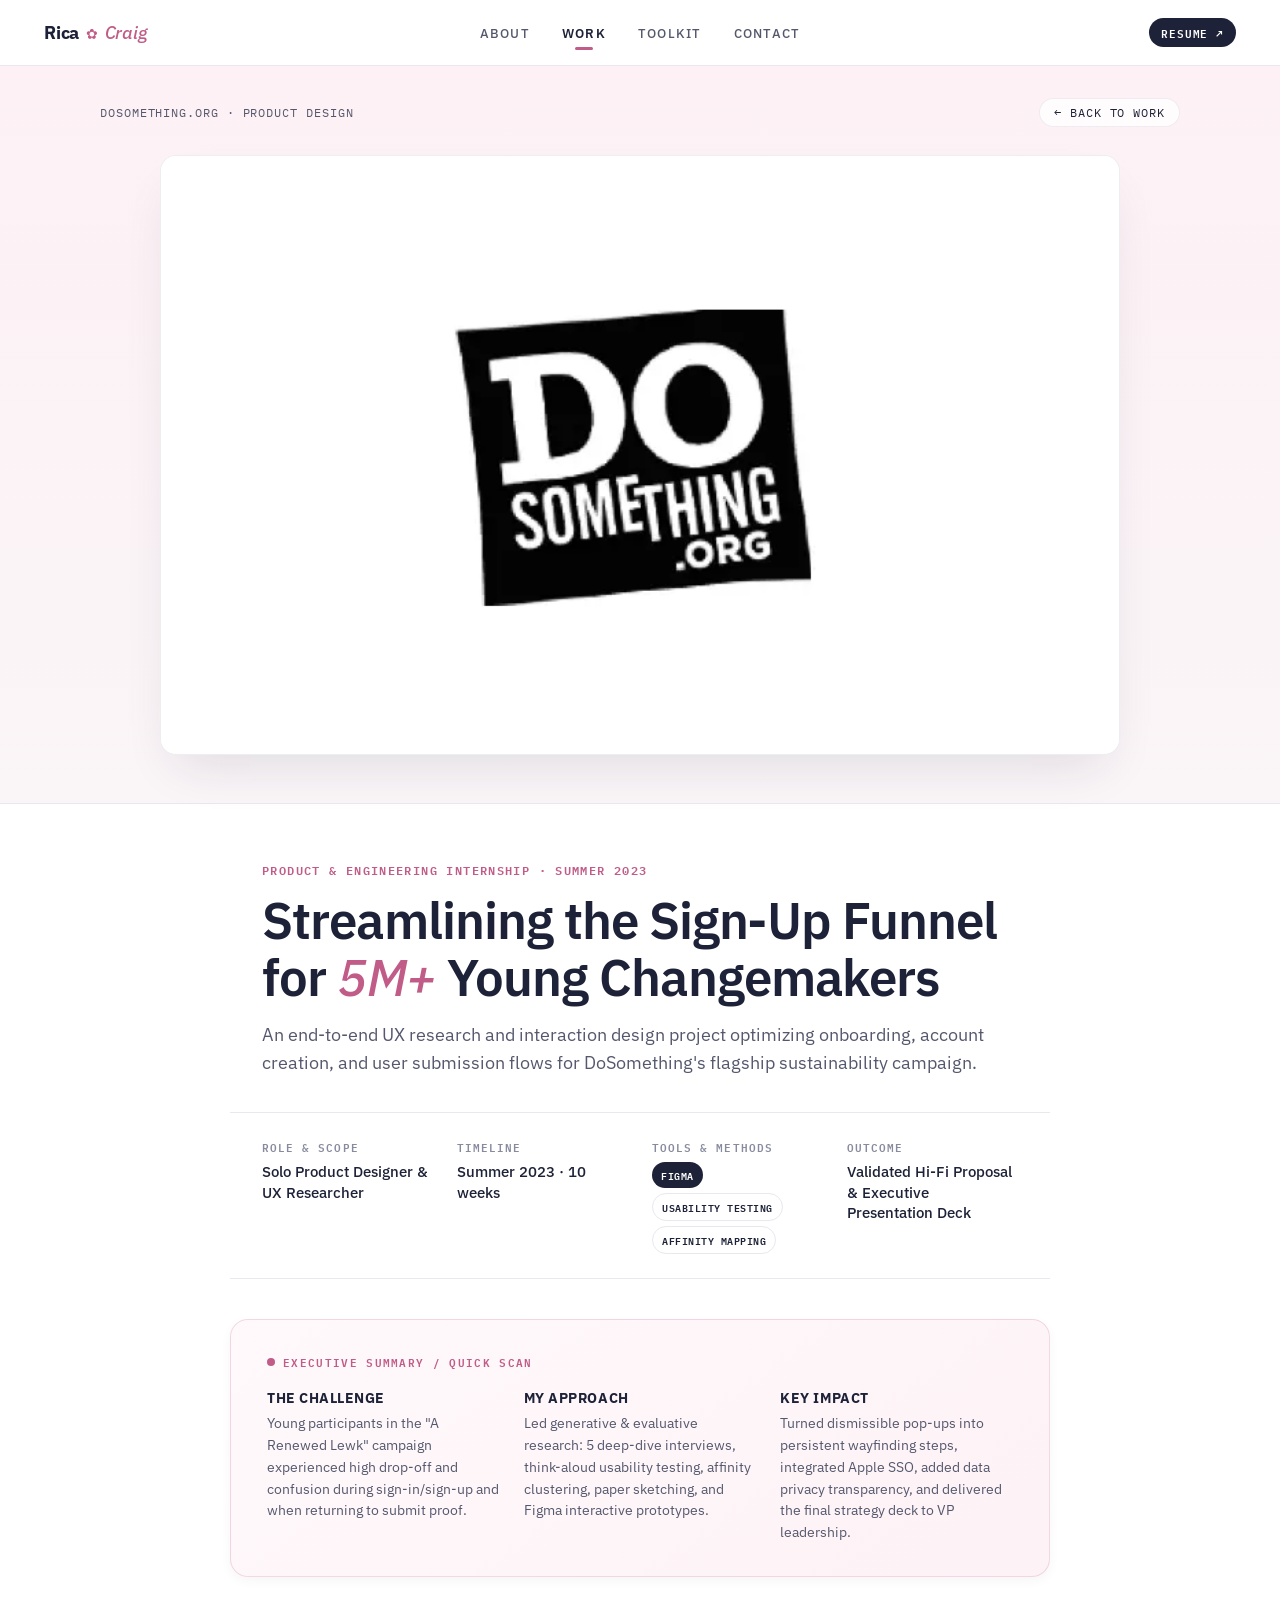
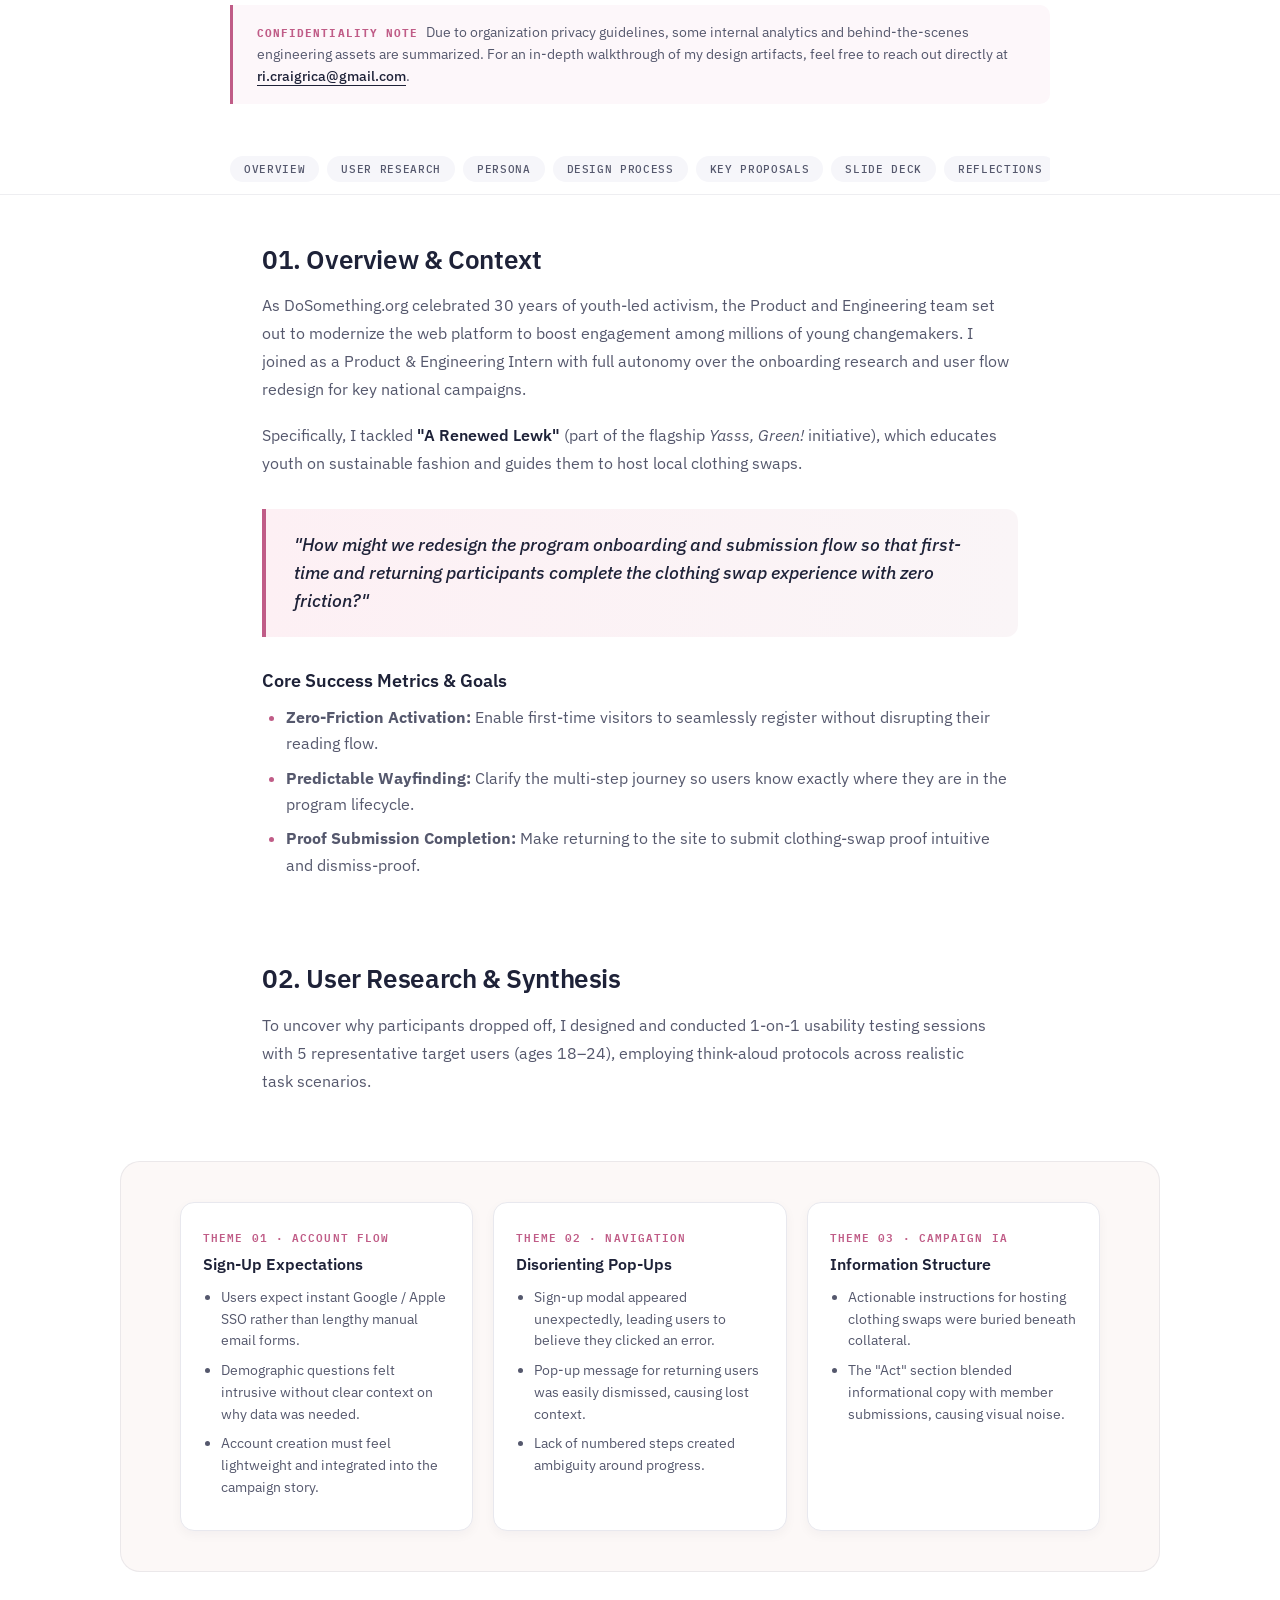
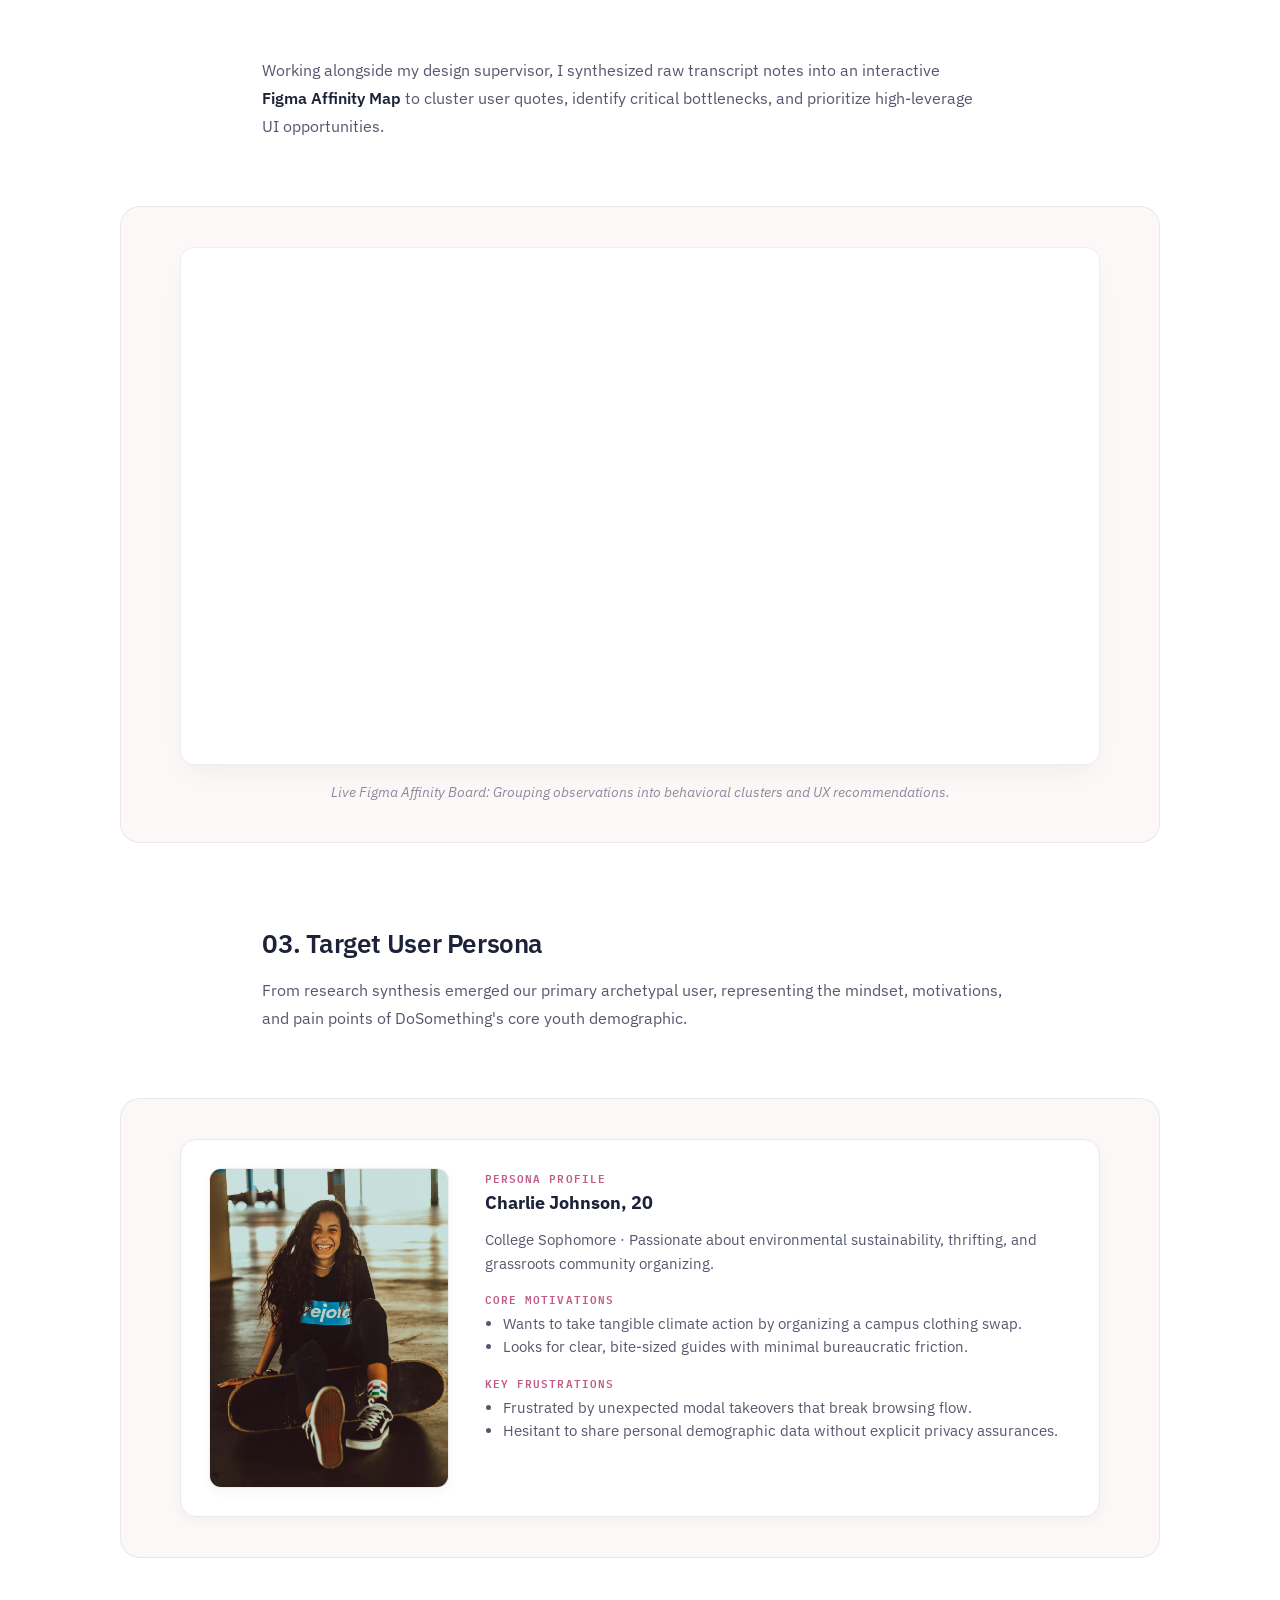
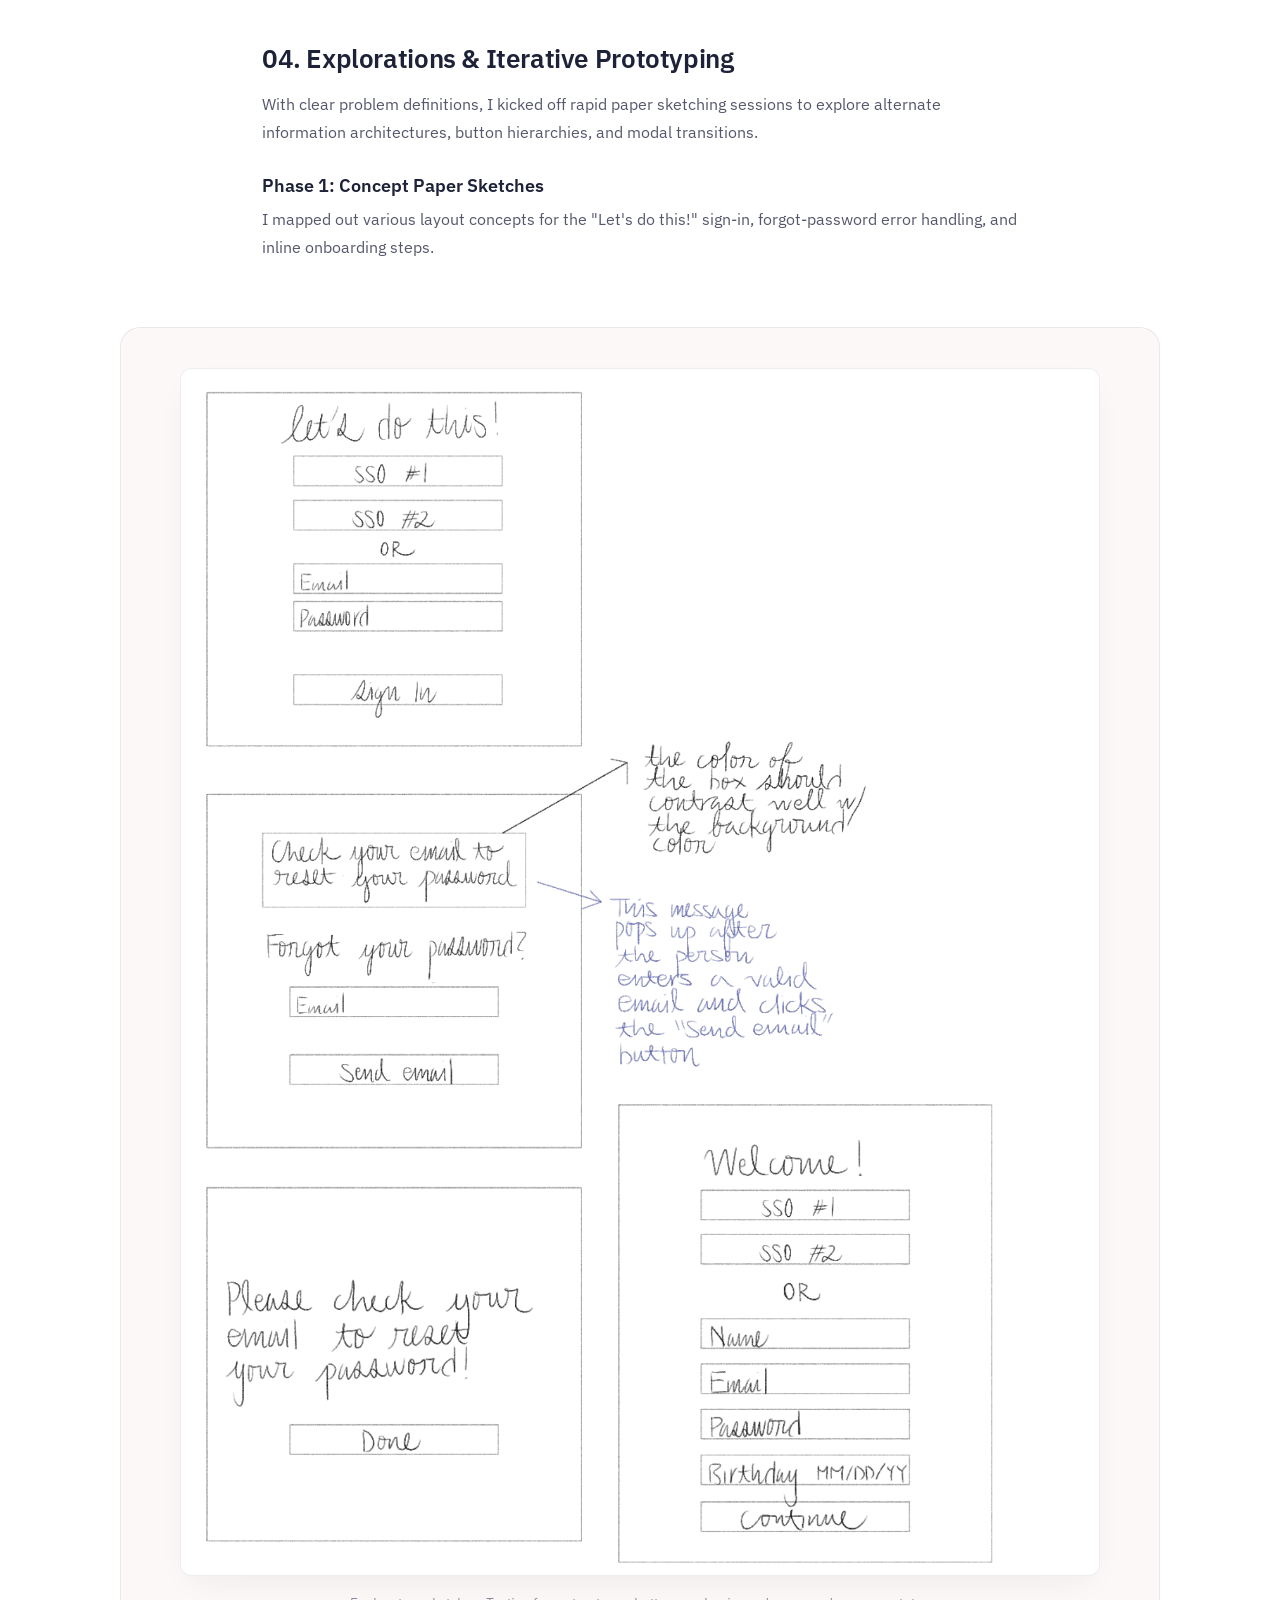
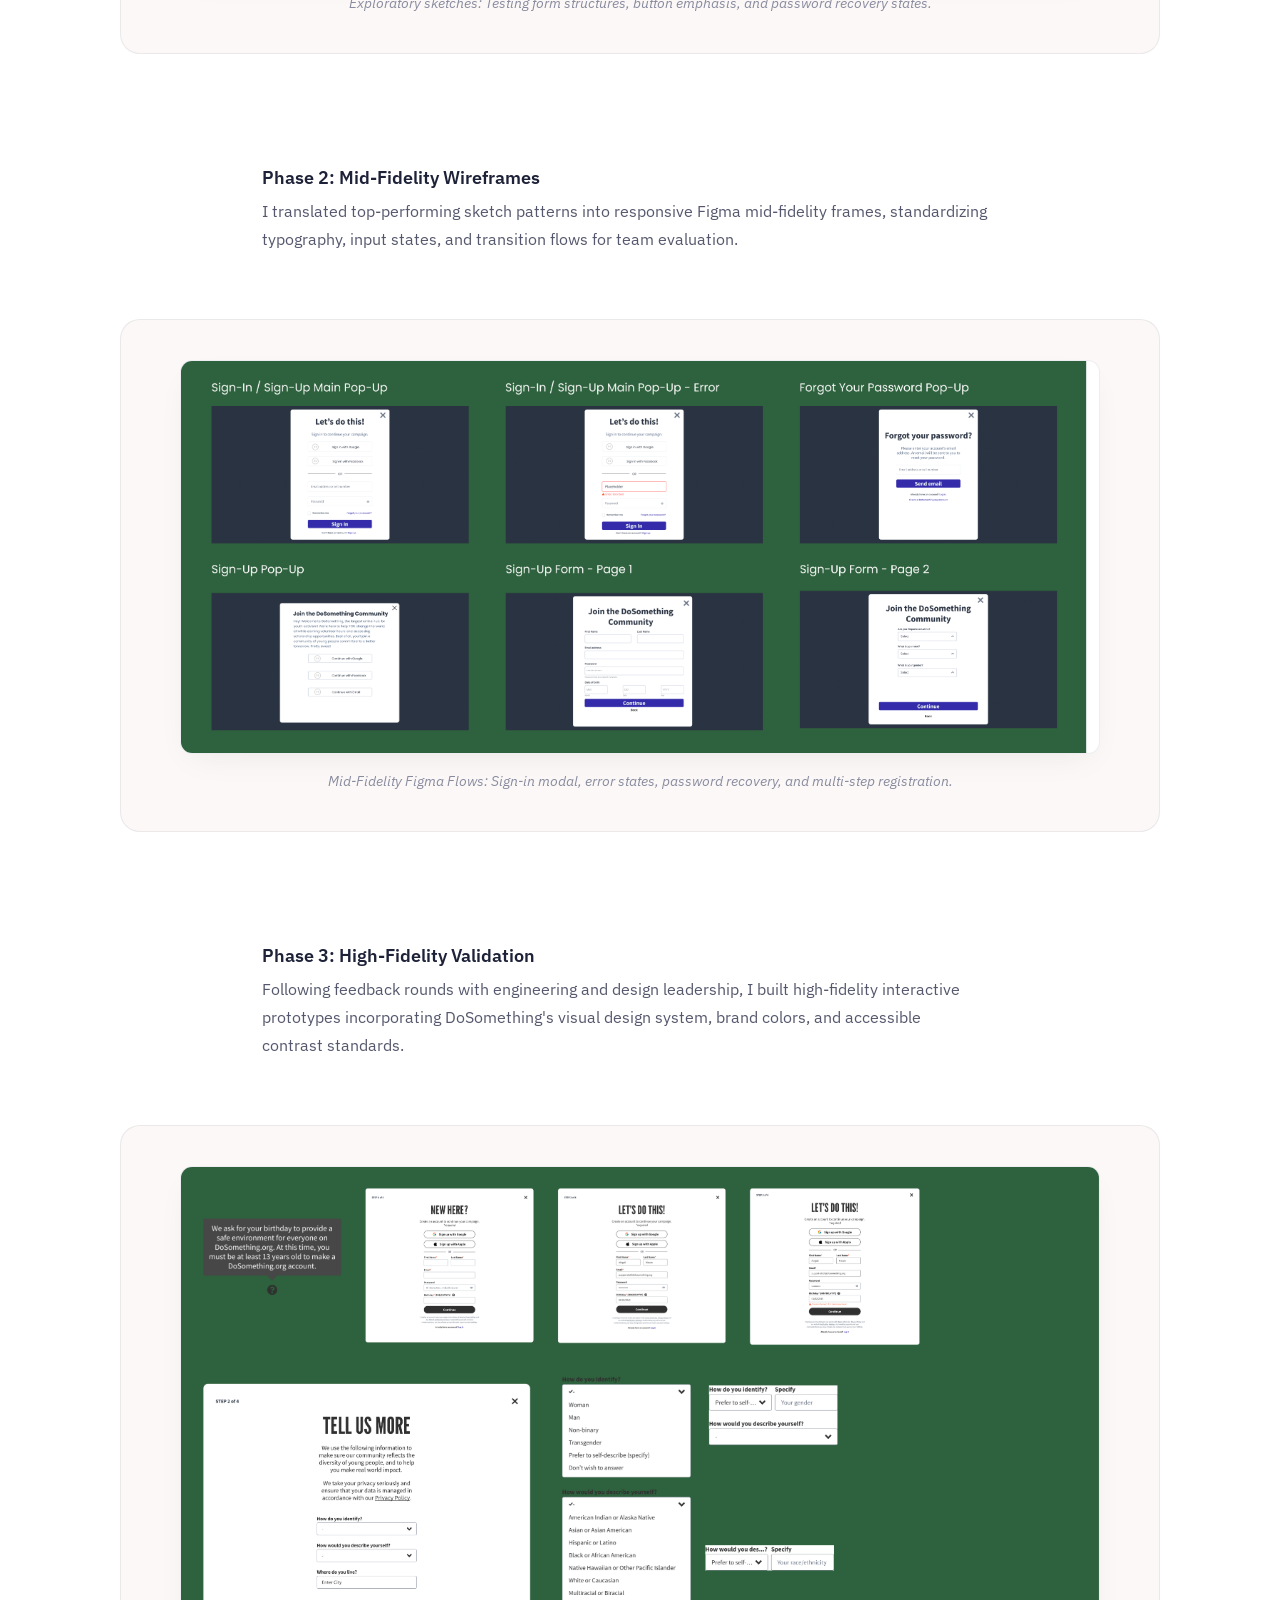
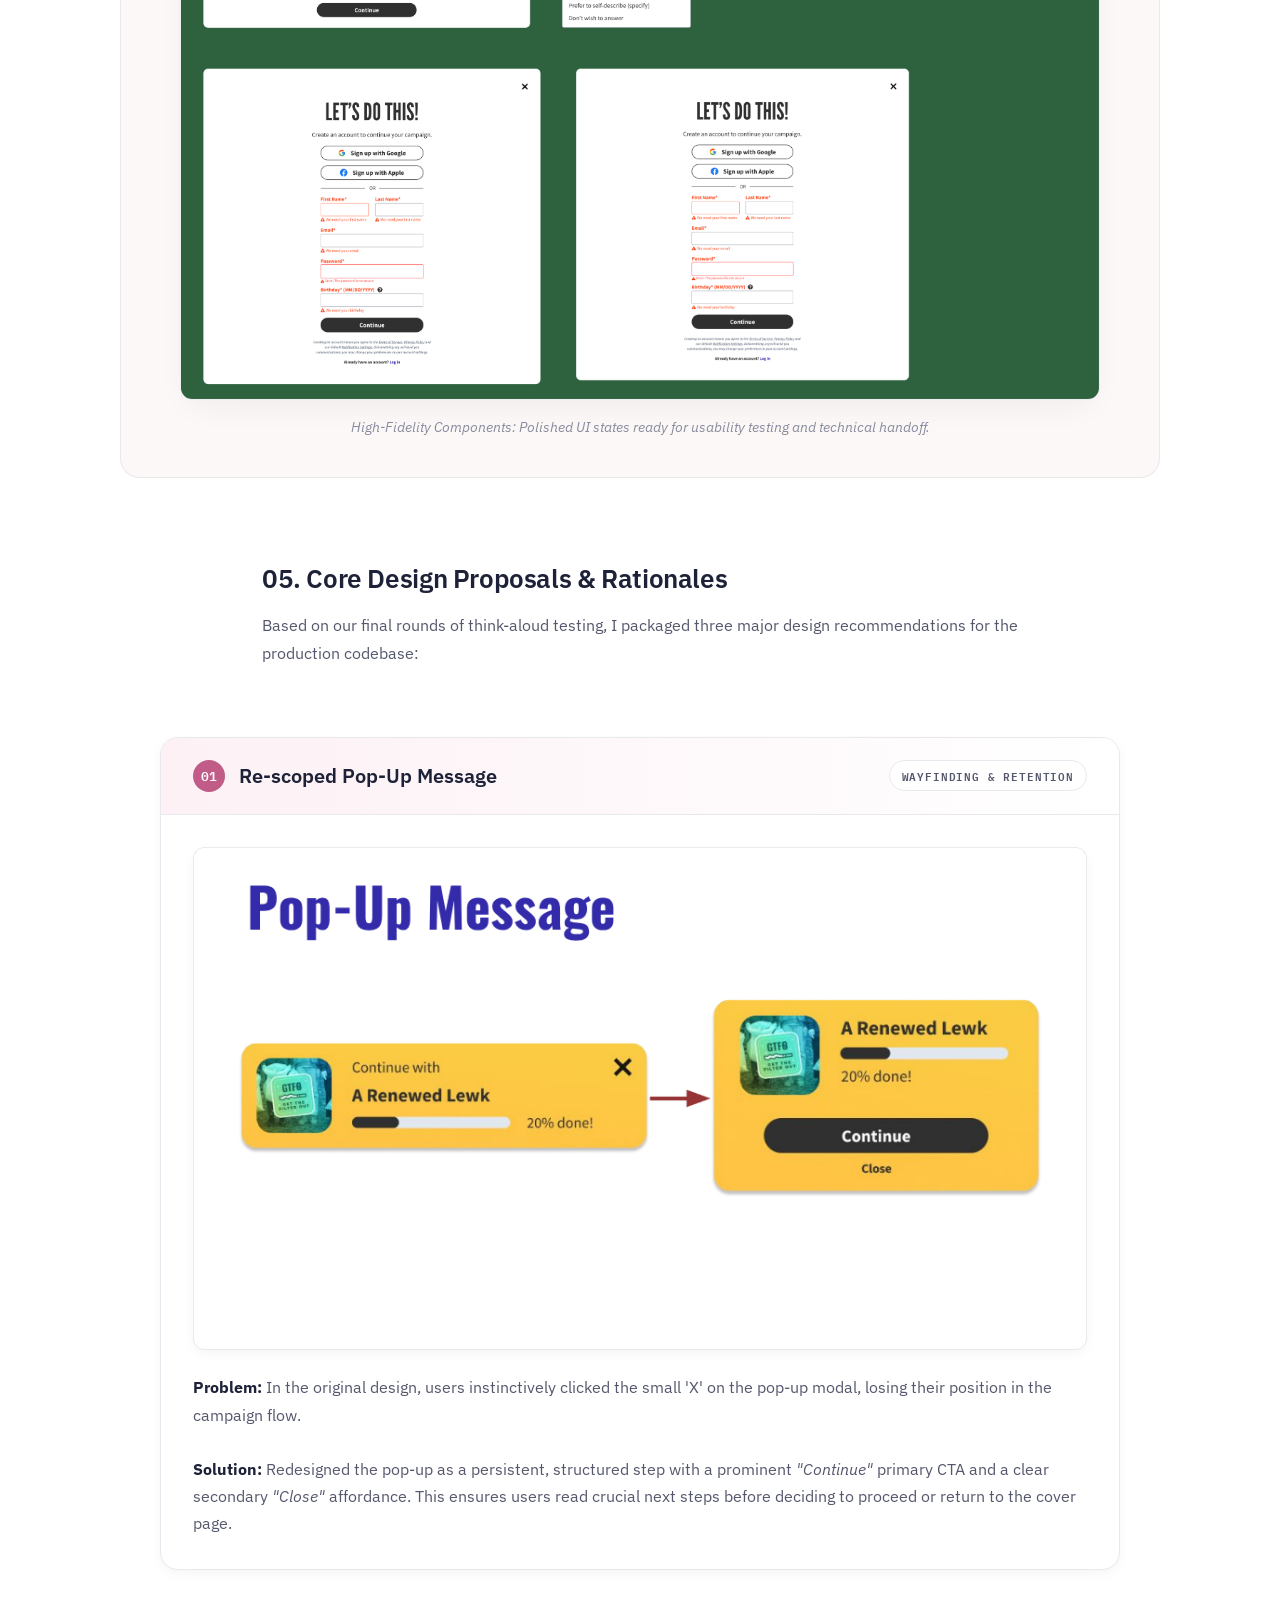
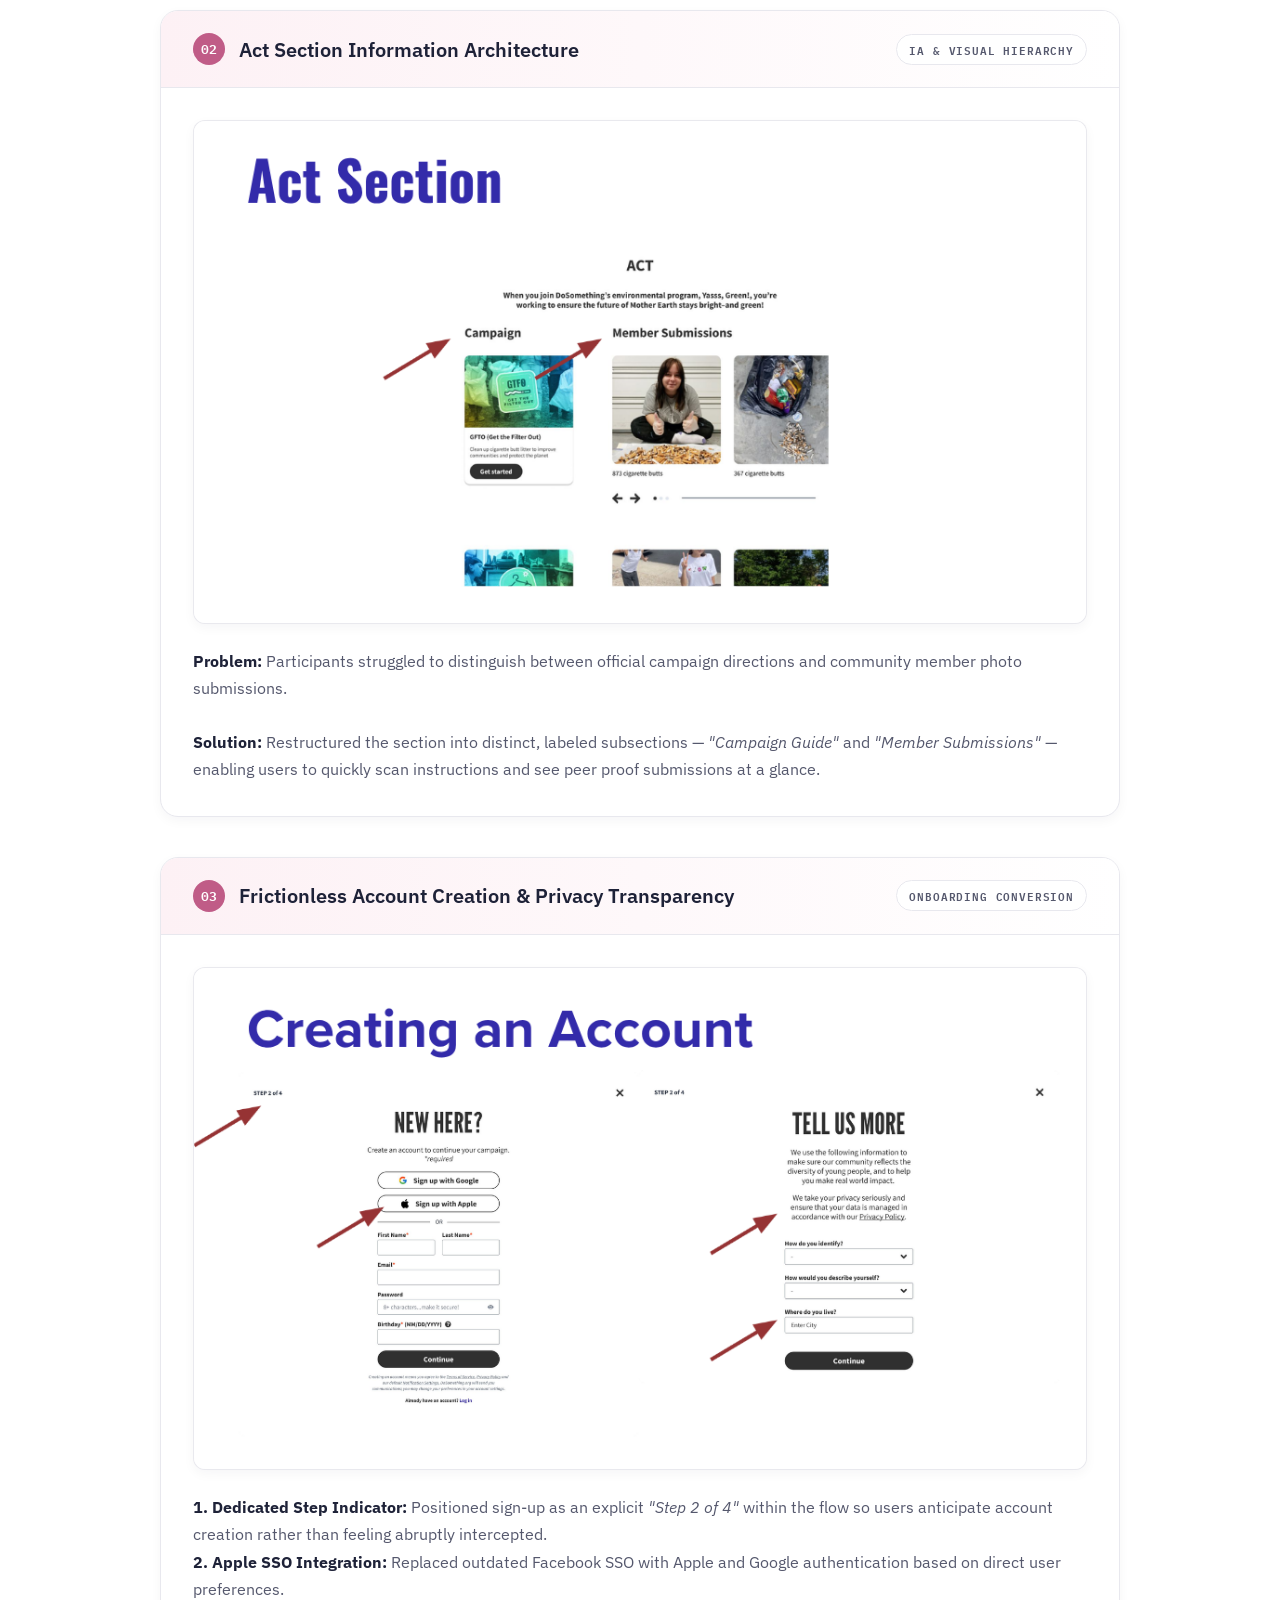
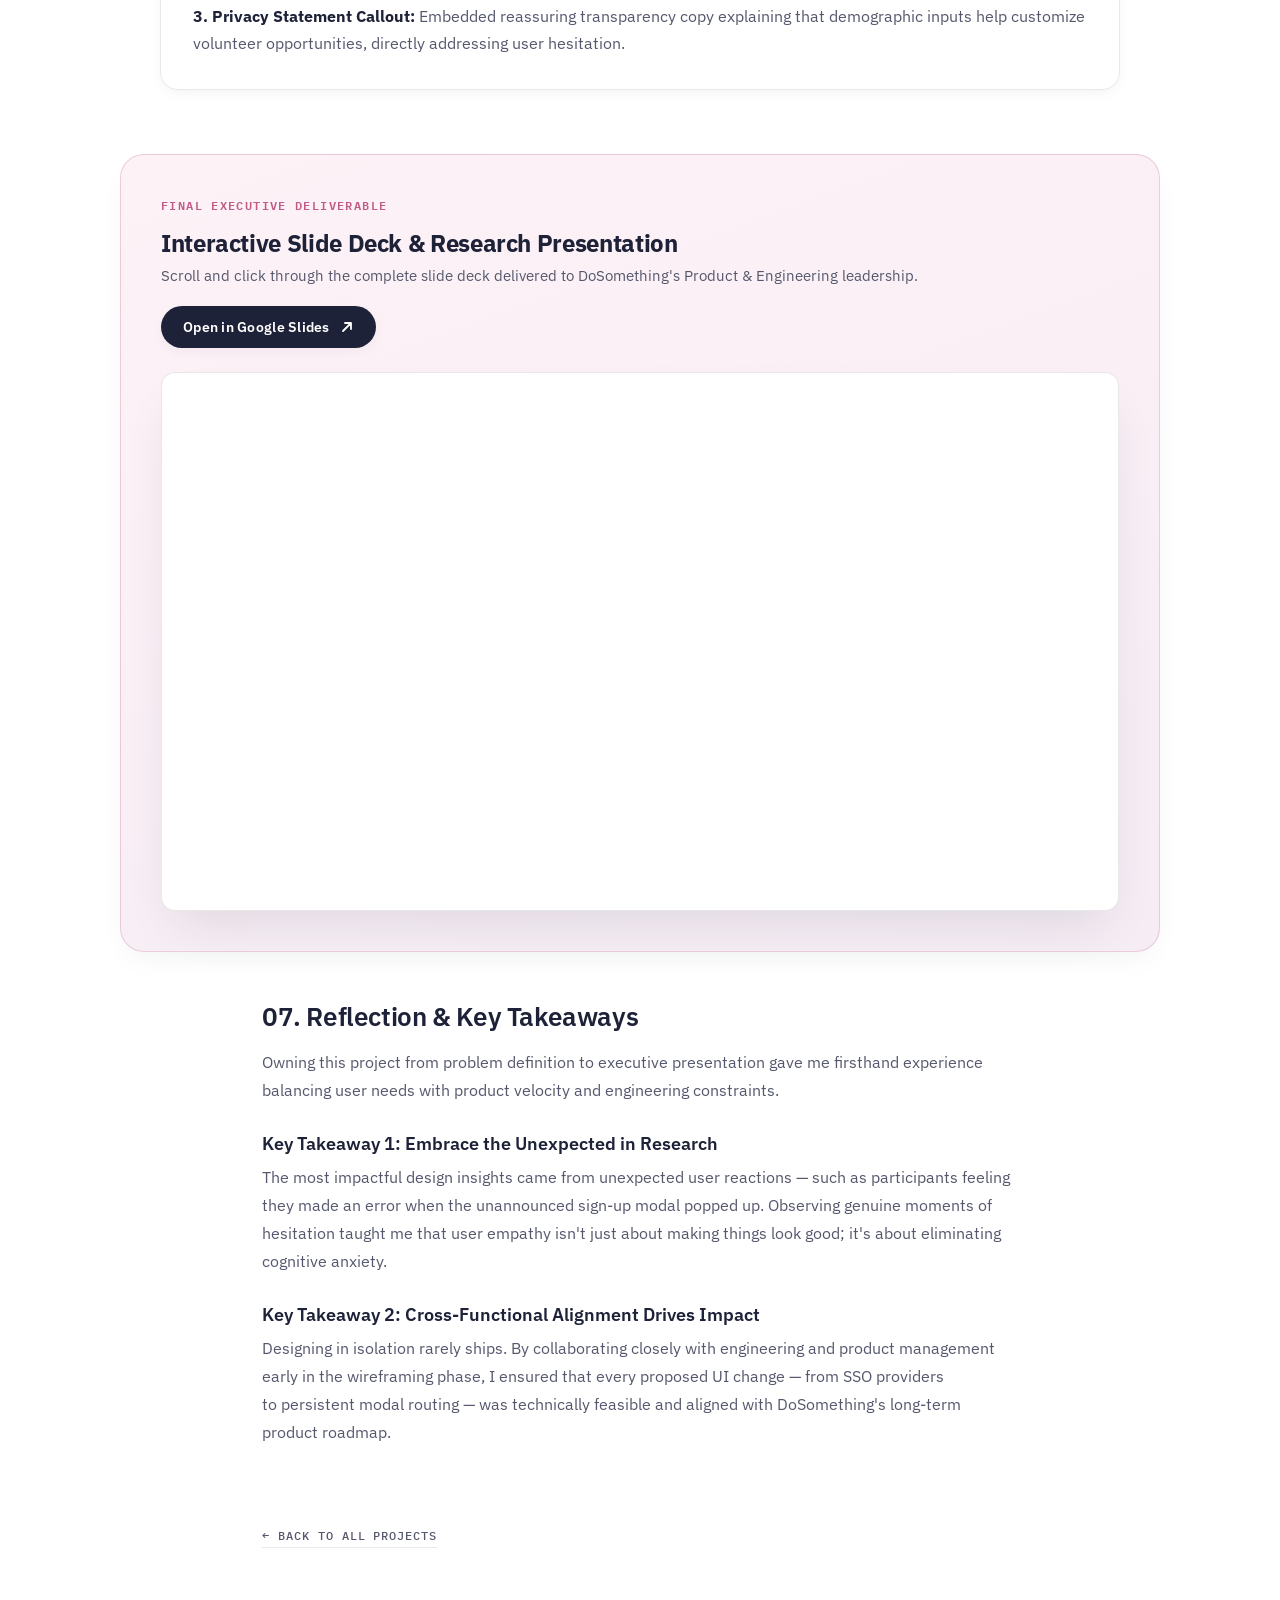
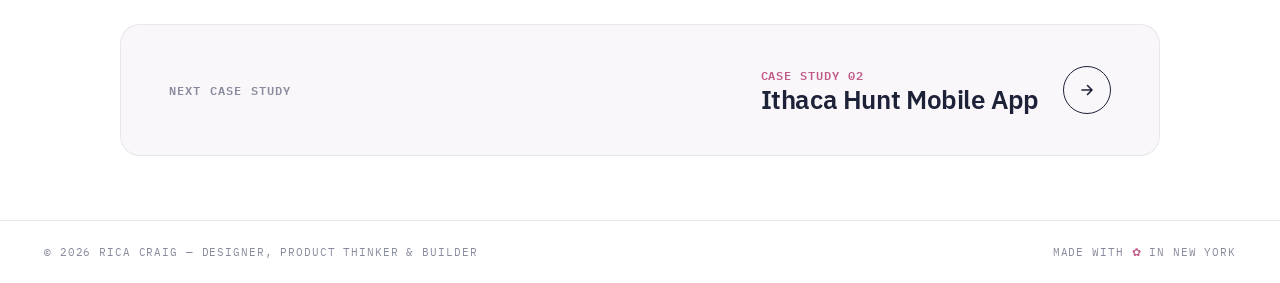
==== commit 4fcd9abd: "Update portfolio: refine case studies, uncrop visuals, add resume integration, and update layout" ====
--- a/Case-DoSomething.dc.html
+++ b/Case-DoSomething.dc.html
@@ -70,6 +70,16 @@
       font-family: "IBM Plex Mono", monospace; font-size: 11px; letter-spacing: .08em;
       text-transform: uppercase; color: var(--ink-3);
     }
+    .resume-pill{
+      display: inline-flex; align-items: center; gap: 4px;
+      padding: 5px 12px; border-radius: 99px; background: var(--ink);
+      color: #FFF !important; font-family: "IBM Plex Mono", monospace; font-size: 10.5px;
+      letter-spacing: .08em; text-transform: uppercase; font-weight: 600;
+      transition: all 160ms ease; text-decoration: none !important;
+    }
+    .resume-pill:hover{
+      background: var(--rose); color: #FFF !important; transform: translateY(-1px);
+    }
 
     /* ============ HERO BANNER ============ */
     .hero-band{
@@ -393,7 +403,9 @@
     <a href="index.html#toolkit">Toolkit</a>
     <a href="index.html#contact">Contact</a>
   </div>
-  <div class="navright">Case Study 01 · 2023</div>
+  <div class="navright">
+    <a href="Rica_Craig_Resume.pdf" target="_blank" rel="noopener" class="resume-pill">Resume ↗</a>
+  </div>
 </nav>
 
 <!-- ================ HERO MEDIA ================ -->
